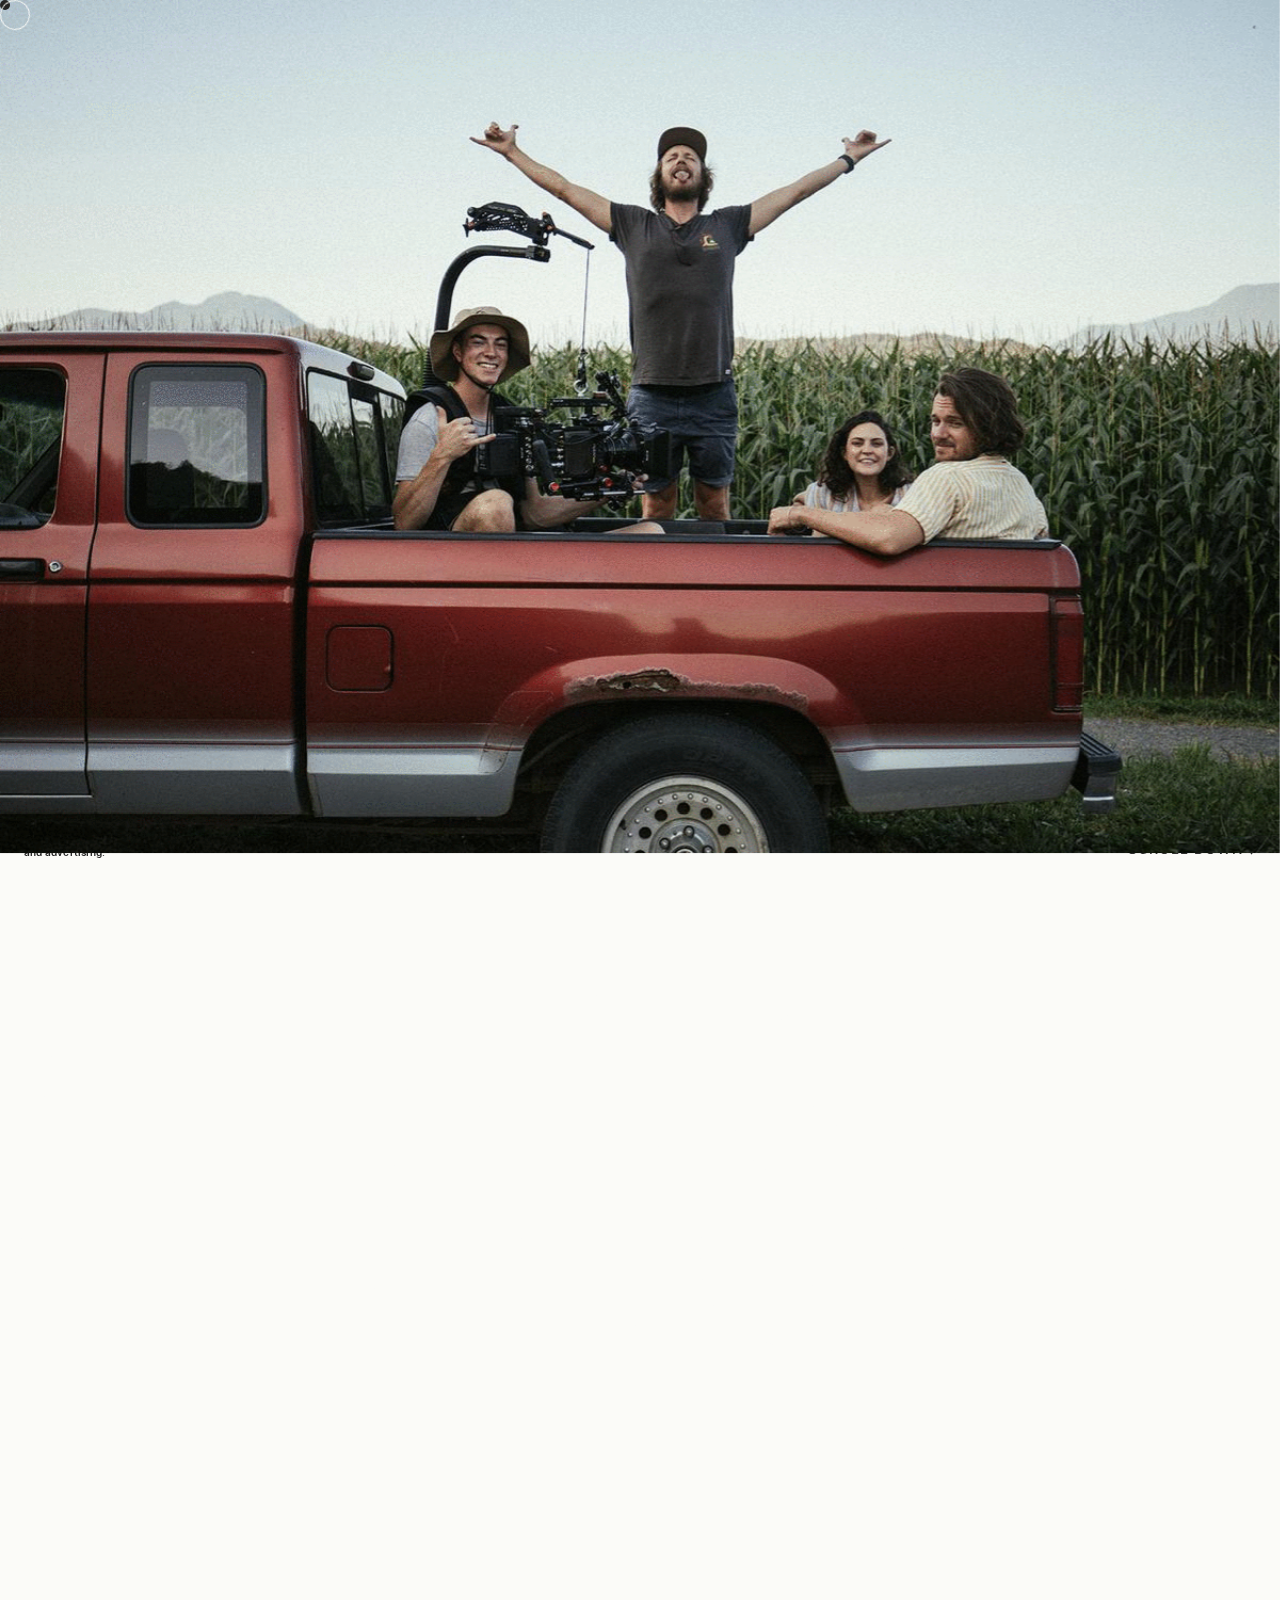
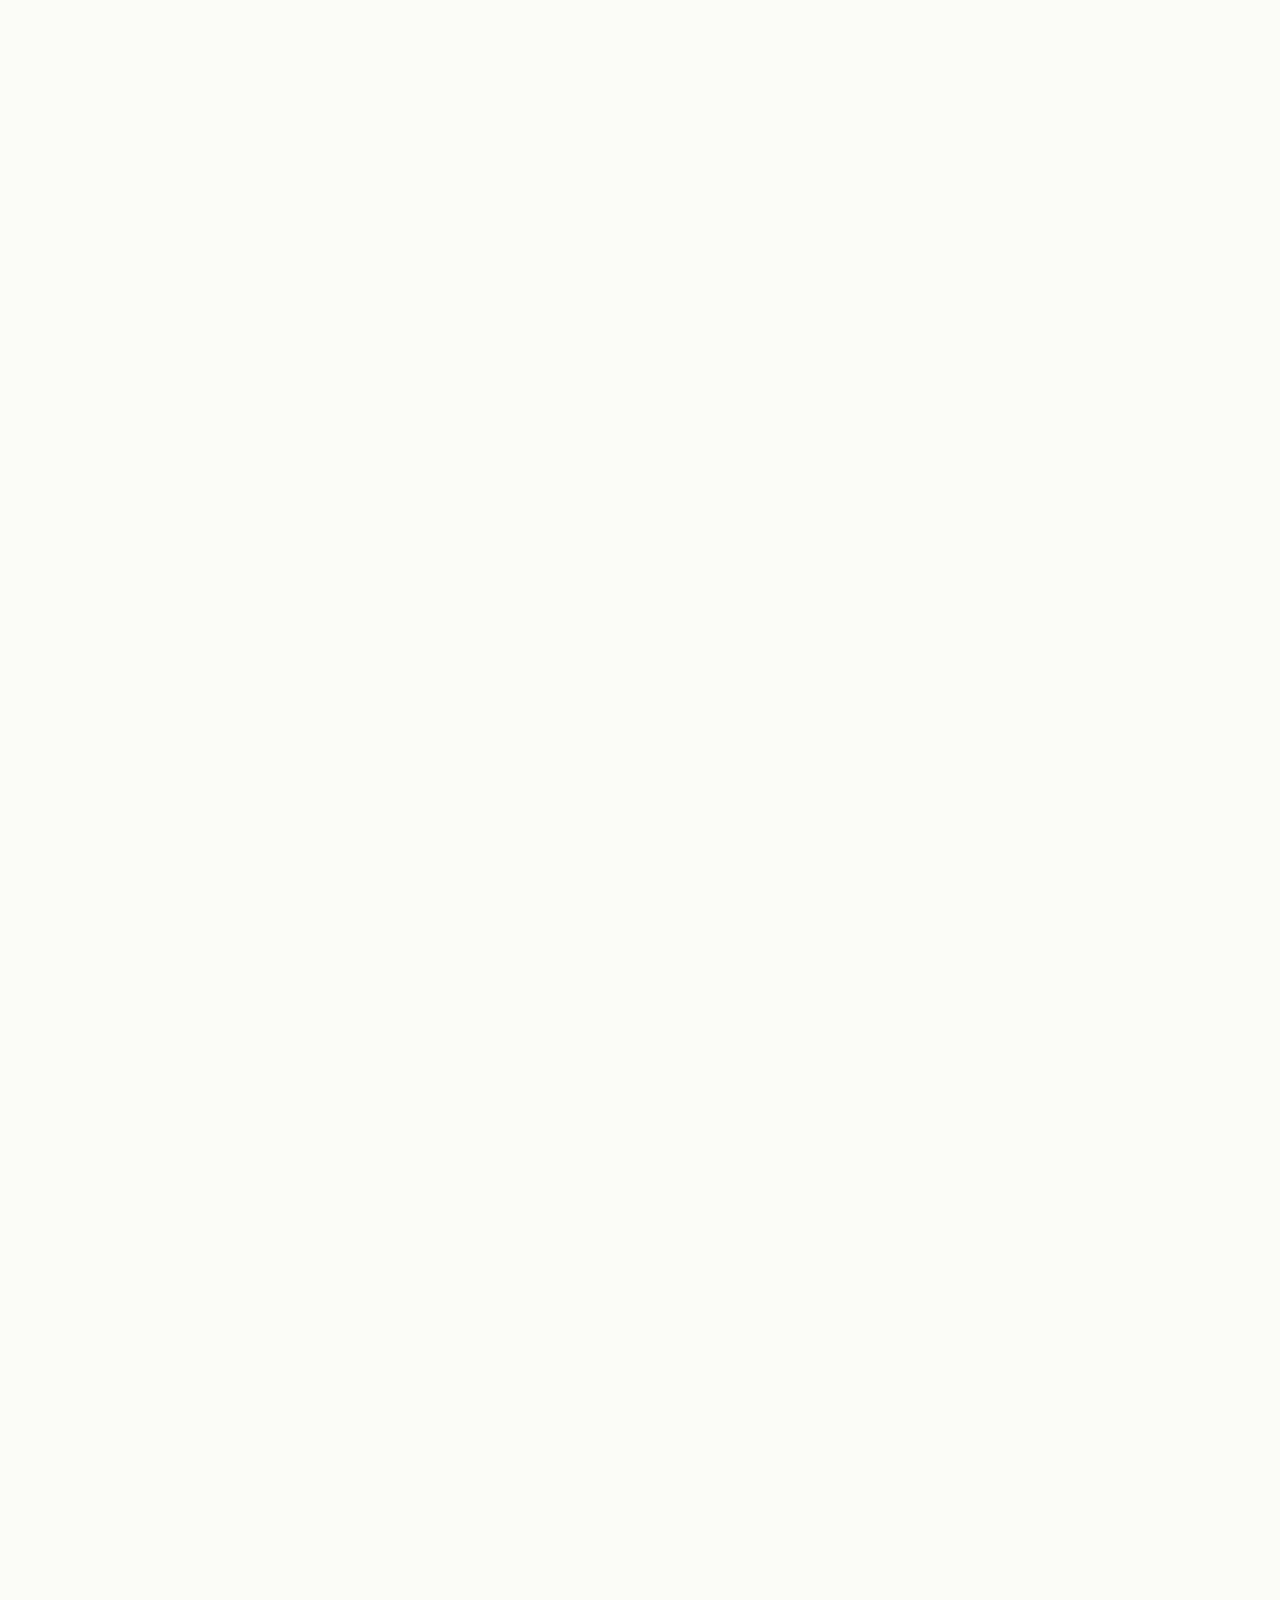
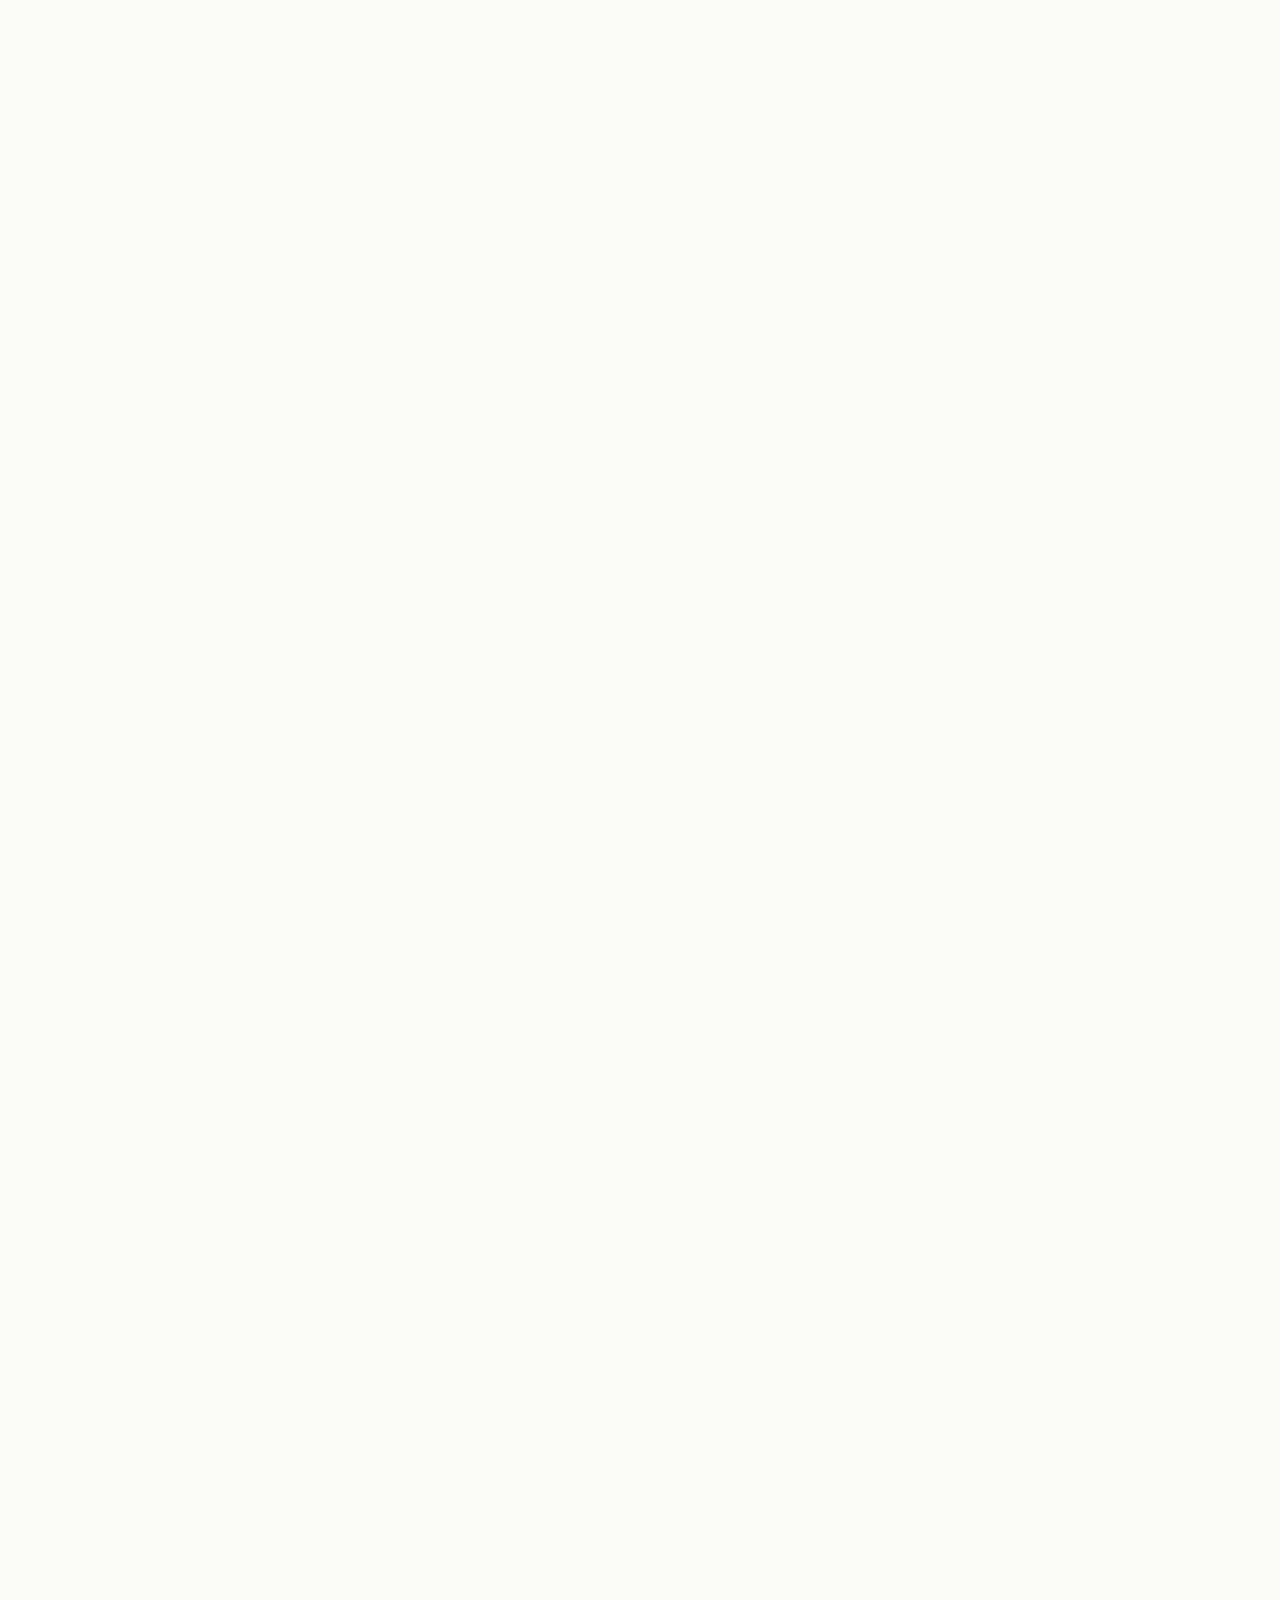
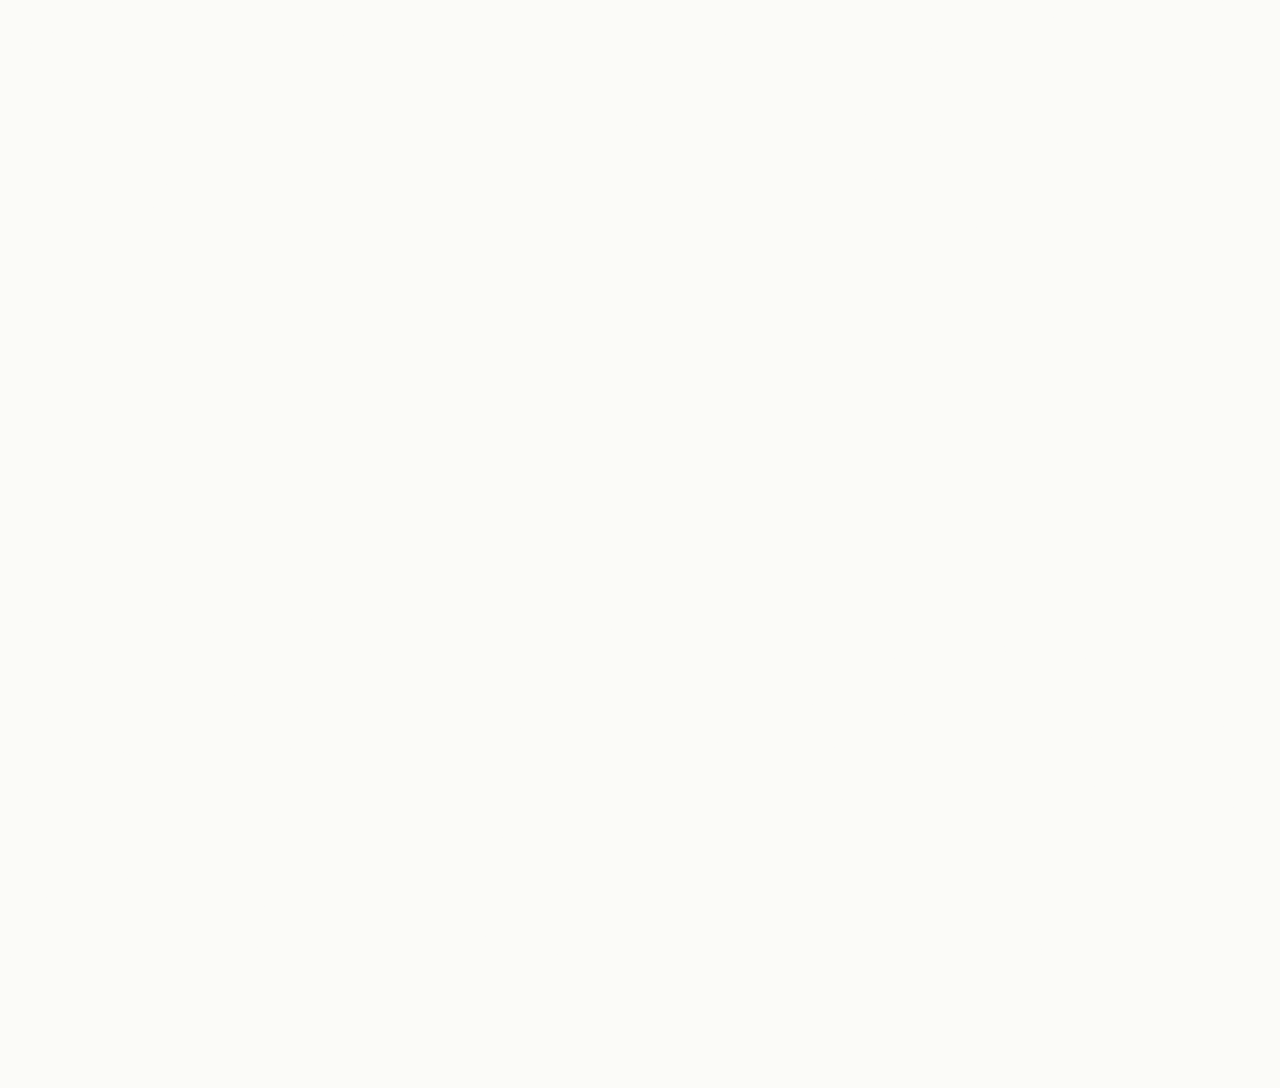
==== index.html @ 8e184b58 "Updates" ====
<!DOCTYPE html>
<html lang="en" class="no-js">
	<head>
		<meta charset="UTF-8">
		<meta name="viewport" content="width=device-width, initial-scale=1">

		<title>Home</title>

		<meta name="description" content="GOOD-IDEA® is a commercial and narrative production company known for cinematic films that blur the lines between storytelling and advertising.">
		<meta property="og:url" content="https://goodideastudio.ca">
		<meta name="image" property="og:image" content="https://i.postimg.cc/zBLb6nFM/logo-gi2.jpg">
        <meta name="image_src" content="https://i.postimg.cc/zBLb6nFM/logo-gi2.jpg">
        <meta name="image_url" content="https://i.postimg.cc/zBLb6nFM/logo-gi2.jpg">
        <meta name="title" content="goodideastudio">
		<meta name="author" content="GOOD-IDEA®">
		<meta name="keywords" content="GOOD-IDEA®, vancouver, production, company, western, creative, video, commercial, advertising, filmmaking, ad">
		<meta property="og:site_name" content="GOOD-IDEA®">
		<meta property="og:title" content="Home">
		<meta property="og:description" content="GOOD-IDEA® is a commercial and narrative production company known for cinematic films that blur the lines between storytelling and advertising.">
		<meta property="og:image" itemprop="image" content="https://i.postimg.cc/zBLb6nFM/logo-gi2.jpg">
		<meta property="og:type" content="website">
		<meta property="og:image:secure_url" content="https://i.postimg.cc/zBLb6nFM/logo-gi2.jpg">
		<meta property="og:image:type" content="image/jpg">
		<meta property="og:image:width" content="1200">
		<meta property="og:image:height" content="630">
		<meta property="og:image:alt" content="GOOD-IDEA® is a commercial and narrative production company known for cinematic films that blur the lines between storytelling and advertising.">
		<meta name="twitter:title" content="goodideastudio">
		<meta name="twitter:description" content="TGOOD-IDEA® is a commercial and narrative production company known for cinematic films that blur the lines between storytelling and advertising.">
		<meta name="twitter:image" content="https://i.postimg.cc/zBLb6nFM/logo-gi2.jpg">


		<!-- Fonts -->
		<link rel="stylesheet" type="text/css" href="stylesheet.ccbd4315.css">
		<!-- CSS -->
		<link rel="stylesheet" href="cursor-style.1f3a6661.css">
		<link rel="stylesheet" href="menu.36e65361.css">
		<link rel="stylesheet" href="main.c52e0fe2.css">
		<link rel="stylesheet" href="trigger.76f286a2.css">
		<link rel="stylesheet" type="text/css" href="base.98fd6c19.css">
		<link rel="stylesheet" type="text/css" href="style.5b5cfae7.css">

		

		
		<script src="https://ajax.googleapis.com/ajax/libs/webfont/1.6.26/webfont.js"></script>
		<script>document.documentElement.className = "js";

var supportsCssVars = function supportsCssVars() {
  var e,
      t = document.createElement("style");
  return t.innerHTML = "root: { --tmp-var: bold; }", document.head.appendChild(t), e = !!(window.CSS && window.CSS.supports && window.CSS.supports("font-weight", "var(--tmp-var)")), t.parentNode.removeChild(t), e;
};

supportsCssVars() || alert("Please view this demo in a modern browser that supports CSS Variables.");</script>
	</head>

	<!-- Cursor -->
	<div class="cursor"></div>
	<div class="cursor-follower"></div>

	<!-- BODY -->
	<body class="demo-3">
		<div class="noiseBG"></div>
		<div id="hamburger">
		  <span></span>
		  <span></span>
		  <span></span>
		</div>

		<div id="menu-mobile">
		  <div id="bg-menu-mobile">
		  </div>
		  
		  <ul id="ul-menu" class="z-index-js-0 opacity-0">
		    <li><a href="index.html">Home</a></li>
		    <li><a href="work.html">Work</a></li>
		    <li><a href="culture.html">Culture</a></li>
		    <li><a href="contact.html">Contact</a></li>
		    <li><a target="_blank" href="https://vimeo.com/user132168916/">Vimeo</a></li>
		    <li><a target="_blank" href="https://www.instagram.com/goodideastudio/">Instagram</a></li>
		  </ul>
		</div>
		<!-- Overlay + GIF -->
	    <div class="overlay first-curtain"><img src="stamp.7b788238.svg"></div>
	    <div class="overlay-2 fourth-curtain"><img src="stamp.7b788238.svg"></div>
	    <div class="overlay third-curtain"></div>

    	<!-- Mobile Menu -->
	<img class="fondo" src="fondo-index.a419be74.png" alt="">

		<main class="container smooth-scroll" id="main" data-scroll-container="">

           <section class="c-section" data-scroll-section="">
           	<section id="c-fixed_wrapper" class="c-section" data-textcolor="#101010" data-bgcolor="#E4FA4A">
			<div class="dark-bg">
				<section id="header" class="content content--auto" data-scroll="" data-scroll-speed="9">
					<!-- Frame -->
					<div class="frame">
						<div class="back-intro-div link-intro"></div>
						<div class="frame__title-wrap">
							<a class="hidetext link" href="index.html">
								<!-- Logo -->
								<a class="hidetext link" href="mailto:hello@goodideastudio.ca"><img class="the-stamp" src="stamp.7b788238.svg" alt=""><span>hello@goodideastudio.ca</span></a>
							</a>
						</div>
						<div class="frame__stamp">
							<!-- G Stamp -->
							<a class="link" href="">
								
							</a>
						</div>
						<!-- Work Page -->
						<div class="frame__links">
							<ul>
								<li>
									<a class="hidetext link" href="work.html">Work</a>
								</li>
								<li>
									<a class="hidetext link" href="culture.html">Culture</a>
								</li>
								<li>
									<a class="hidetext link" href="contact.html">Contact</a>
								</li>
							</ul>
						</div>
						<!-- Culture Page -->
						<div class="frame__demos">
							<p>GOOD-IDEA® is a commercial and narrative production company known for cinematic films that blur the lines between storytelling and advertising.</p>
						</div>
						
						<!-- Contact Page -->
						<div class="frame__contact">
							<a class="hidetext link" href="#">Scroll Down ↓</a>
						</div>
					</div>
				</section>
				<!--Vimeo Wrapper -->
				<div class="vimeo-wrapper">
					<div class="sponsor">
	<script id="v-svg" type="x/template">
		  <div class="w-100">
		    <!-- ANIMATED -->
		    <div class="flex">
		      <div class="w-3/4">
		 
		        <svg>
		          <filter id="transmissionerror">
		            <feColorMatrix type="saturate" values="1" in="SourceGraphic" result="colormatrix1" />
		            <feColorMatrix type="matrix" values="0.98 0   0   0   0.  0   0.98  0   0   0.  0   0   0.97  0   0   0   0   0   1   0 " in="colormatrix1" result="colormatrix2" />
		            <feTurbulence ref="turbAnim" type="turbulence" baseFrequency="0.002 0.008" numOctaves="2" seed="5" stitchTiles="noStitch" result="turbulence">
		              <animate ref="bfAnim" attributeName="baseFrequency" from="0.002 0.008" to="0.002 0.01" dur="3500ms" repeatCount="indefinite" />
		              <animate ref="ocAnim" attributeName="numOctaves" from="1" to="10" dur="750ms" repeatCount="indefinite" />
		              <animate ref="sdAnim" attributeName="seed" from="1" to="100" dur="10s" repeatCount="indefinite" />
		            </feTurbulence>
		            <feColorMatrix type="saturate" values="30" in="turbulence" result="colormatrix3" />
		            <feColorMatrix type="matrix" values="0.89 0   0   0   0   0   0.97  0   0   0   0   0   0.35  0   0   0   0   0   1   0 " in="colormatrix3" result="colormatrix4" />
		            <feDisplacementMap in="colormatrix2" in2="colomatrix4" scale="15" xChannelSelector="R" yChannelSelector="A" result="displacementMap" />
		          </filter>s
		        </svg>
		      </div>
		  </div>
	</script>
	<div id="app">
		<svg-playground></svg-playground>
	</div>
	<img class="logo-img" src="logo-3.463dcf8d.svg" alt="">
					</div>
  				</div>
			</div> <!-- Dark bg finished -->

                <div class="o-container" id="speed-control" data-textcolor="#101010" data-bgcolor="#101010">
				<section class="content content-middle-2">
        	
				<p class="content__breakout content__breakout--big work-page" data-scroll="" data-scroll-speed="82" data-scroll-direction="horizontal">First Date First Date <span>(phase 1.1)</span>First Date <span>(phase 1.1)</span> First Date <span>(phase 1.1)</span>First Date <span>(phase 1.1)</span> First Date <span>(phase 1.1)</span></p>

				<section class="content no-padding content--feature">
	                            <div class="o-image" data-scroll="" data-scroll-speed="-3">
	                               	<a id="button" class="link" href="first-date.html"><img class="c-speed-block_image no-fast" src="1.7d2bbaa8.gif"></a>
	                               	<h3 class="project-subtitle-preview" data-scroll="" data-scroll-repeat="">short film</h3>
	                            	<p class="c-speed-block_title" data-scroll="" data-scroll-repeat="">
First Date is the first in a series of films that shifts the perception of golf from a sport to a feeling.
	                        	 	</p>
	                            </div>
				</section>

				<p class="content__breakout content__breakout--big work-page margin-top" data-scroll="" data-scroll-speed="-52" data-scroll-direction="horizontal">Walking Alone Walking Alone <span>(KD / DC)</span>Walk Alone <span>(KD / DC)</span> Walk Alone <span>(KD / DC)</span>Walk Alone <span>(KD / DC)</span> Walk Alone <span>(KD / DC)</span></p>
                                    
				<section class="content no-padding content--feature">
	                            <div class="o-image" data-scroll="" data-scroll-speed="-3">
	                               	<a class="link" href="walk-alone.html"><img class="c-speed-block_image" src="1.88a6b9ce.gif"></a>
	                               	<h3 class="project-subtitle-preview" data-scroll="" data-scroll-repeat="">commercial</h3>
	                            	<p class="c-speed-block_title" data-scroll="" data-scroll-repeat="">
This national commercial aired during the Tokyo Olympics. We worked with our partners at Radke to deliver this comedic campaign for Rethink Toronto and Kraft Canada.
	                        	 	</p>
	                            </div>
				</section>

				<p class="content__breakout content__breakout--big work-page margin-top" data-scroll="" data-scroll-speed="82" data-scroll-direction="horizontal">The Limit Of love <span>(phase 1.1)</span>First Date <span>(phase 1.1)</span> First Date <span>(phase 1.1)</span>First Date <span>(phase 1.1)</span> First Date <span>(phase 1.1)</span></p>

				<section class="content no-padding content--feature">
	                            <div class="o-image" data-scroll="" data-scroll-speed="-3">
	                               	<a class="link" href="the-limit-of-love.html"><img class="c-speed-block_image no-fast" src="1.21f14f18.gif"></a>
	                               	<h3 class="project-subtitle-preview" data-scroll="" data-scroll-repeat="">short film</h3>
	                            	<p class="c-speed-block_title" data-scroll="" data-scroll-repeat="">
The Limit of Love explores the subconscious paradox of loving eternally whilst fearing the end.
	                        	 	</p>
	                            </div>
				</section>

				<p class="content__breakout content__breakout--big work-page margin-top" data-scroll="" data-scroll-speed="-52" data-scroll-direction="horizontal">Heartbeat Of The Nation <span>(KD / DC)</span>Walk Alone <span>(KD / DC)</span> Walk Alone <span>(KD / DC)</span>Walk Alone <span>(KD / DC)</span> Walk Alone <span>(KD / DC)</span></p>
                                    
				<section class="content no-padding content--feature">
					    
	                            <div class="o-image" data-scroll="" data-scroll-speed="-3">
	                               	<a class="link" href="heartbeat-of-the-nation.html"><img class="c-speed-block_image" src="1.fc4546d5.gif"></a>
	                               	<h3 class="project-subtitle-preview" data-scroll="" data-scroll-repeat="">commercial</h3>
	                            	<p class="c-speed-block_title" data-scroll="" data-scroll-repeat="">
In the height of the COVID-19 pandemic. twenty four filmmakers from across Canada donated their time and talent to create a ‘love letter’ to healthcare workers.
	                        	 	</p>
	                            </div>
				</section>
           
				<p class="content__breakout content__breakout--big work-page margin-top" data-scroll="" data-scroll-speed="82" data-scroll-direction="horizontal">Harlequin <span>Gold</span>Harlequin <span>Golg</span> First Date <span>(phase 1.1)</span>First Date <span>(phase 1.1)</span> First Date <span>(phase 1.1)</span></p>
                                    
				<section class="content no-padding content--feature">
					    
	                            <div class="o-image" data-scroll="" data-scroll-speed="-3">
	                               	<a class="link" href="harlequin-gold.html"><img class="c-speed-block_image" src="1.00ab8a7b.gif"></a>
	                               	<h3 class="project-subtitle-preview" data-scroll="" data-scroll-repeat="">music Video</h3>
	                            	<p class="c-speed-block_title" data-scroll="" data-scroll-repeat="">
“Bad” by Harlequin Gold is the second single off of Harlequin Gold’s anticipated new Album.
	                        	 	</p>
	                            </div>
				</section>

				<p class="content__breakout content__breakout--big work-page margin-top" data-scroll="" data-scroll-speed="-52" data-scroll-direction="horizontal">Mitsubishi <span>England x Rugby</span>First Date <span>(phase 1.1)</span> First Date <span>(phase 1.1)</span>First Date <span>(phase 1.1)</span> First Date <span>(phase 1.1)</span></p>

				<section class="content no-padding content--feature">
					    
	                            <div class="o-image" data-scroll="" data-scroll-speed="-3">
	                               	<a class="link" href="mitsubishi-england-rugby.html"><img class="c-speed-block_image no-fast" src="1.e56be2ee.gif"></a>
	                               	<h3 class="project-subtitle-preview" data-scroll="" data-scroll-repeat="">commercial</h3>
	                            	<p class="c-speed-block_title" data-scroll="" data-scroll-repeat="">
Shot during the height of England’s longest winning streak of all time.

	                        	 	</p>
	                            </div>
				</section>

				<p class="content__breakout content__breakout--big work-page margin-top" data-scroll="" data-scroll-speed="82" data-scroll-direction="horizontal">Shaw You Got It <span>(KD / DC)</span>Walk Alone <span>(KD / DC)</span> Walk Alone <span>(KD / DC)</span>Walk Alone <span>(KD / DC)</span> Walk Alone <span>(KD / DC)</span></p>

				<section class="content no-padding content--feature">
					    
	                            <div class="o-image" data-scroll="" data-scroll-speed="-3">
	                               	<a class="link" href="shaw.html"><img class="c-speed-block_image no-fast" src="1.5c5da021.gif"></a>
	                               	<h3 class="project-subtitle-preview" data-scroll="" data-scroll-repeat="">Commercial</h3>
	                            	<p class="c-speed-block_title" data-scroll="" data-scroll-repeat="">
Commercial Rebrand. Ross Allen took the helm of the Shaw rebrand in 2018, creating a new visual language and playful tone in two spots written by Rethink.

	                        	 	</p>
	                            </div>
				</section>

				</section>

                </div>

            </section>
		
</section></main>
  		<script src="https://cdnjs.cloudflare.com/ajax/libs/gsap/2.1.3/TweenMax.min.js" integrity="sha256-lPE3wjN2a7ABWHbGz7+MKBJaykyzqCbU96BJWjio86U=" crossorigin="anonymous"></script>
  		<!-- three js -->
  		<script src="https://cdnjs.cloudflare.com/ajax/libs/three.js/108/three.min.js" integrity="sha256-3mBEX8I0uMLF7+AUjJeTCelosuorzYpqwBMBPDTyQqY=" crossorigin="anonymous"></script>
  		<!-- hover-effect js -->
  
	
	    <script src="main.fb6bbcaf.js"></script>
	 	<script src="https://cdnjs.cloudflare.com/ajax/libs/vue/2.6.11/vue.min.js"></script>

	    <script src="https://cdnjs.cloudflare.com/ajax/libs/jquery/3.3.1/jquery.min.js"></script>
	    <script src="https://cdnjs.cloudflare.com/ajax/libs/gsap/2.1.2/TweenMax.min.js"></script>
	    <script src="menu.0c91648c.js"></script>
	    <script src="js.00a46daa.js"></script>
	   	<script src="cursor.f70347af.js"></script>
	   	<script src="script.89b41b21.js"></script>
	   	<script src="https://cdnjs.cloudflare.com/ajax/libs/vue/2.6.11/vue.min.js"></script>

  		<script src="https://unpkg.com/gsap@3/dist/ScrollTrigger.min.js"></script>
		<script src="https://cdnjs.cloudflare.com/ajax/libs/gsap/3.5.1/gsap.min.js"></script>
		<script src="https://cdn.jsdelivr.net/npm/locomotive-scroll@3.5.4/dist/locomotive-scroll.min.js"></script><script src="trigger.22f9dc1c.js"></script>
		

		<script src="js.00a46daa.js?version=1"></script>
		<script>$.ajax({
  url: "myurl",
  success: myCallback,
  cache: false
});</script>
		<script>TweenMax.to(".first-curtain", 0.8, {
  delay: 0,
  top: "-90%",
  height: "0%",
  ease: Expo.easeInOut
});
TweenMax.to(".third-curtain", 1.25, {
  delay: 1.25,
  height: "0%",
  ease: Expo.easeInOut
});</script>

		<script>// SPONSOR
TweenMax.from(".sponsor img", 2.2, {
  delay: 1.9,
  opacity: 0,
  y: "20",
  ease: Expo.easeInOut
});
TweenMax.from(".sponsor .square-wrapper", 1.75, {
  delay: 2,
  opacity: 0,
  y: "20",
  ease: Expo.easeInOut
});
TweenMax.from(".sponsor p", 1.5, {
  delay: 1.6,
  opacity: 0,
  y: "20",
  ease: Expo.easeInOut
});</script>
		<script>$('.link').on("click", function (ev) {
  ev.preventDefault(); // prevent default anchor behavior

  var goTo = $(this).attr("href"); // store anchor href

  TweenMax.to(".fourth-curtain", 1, {
    delay: 0,
    top: "0%",
    height: "100%",
    ease: Expo.easeInOut
  });
  setTimeout(function () {
    window.location = goTo;
  }, 1250); // time in ms
});</script>
		<script>// var static = $('.noiseBG');
// staticAnimate(static);
// function staticAnimate(object) {
//     TweenMax.to(object, .03, {
//         backgroundPosition: Math.floor(Math.random() * 100) + 1 + "% " + Math.floor(Math.random() * 10) + 1 + "%", 
//         onComplete: staticAnimate,
//         onCompleteParams: [object],
//         ease:SteppedEase.config(1)
//     });
// }
var static = $('.noiseBG');
TweenMax.to('.noiseBG', .03, {
  repeat: -1,
  onRepeat: repeatStatic,
  ease: SteppedEase.config(1)
});

function repeatStatic() {
  TweenMax.set('.noiseBG', {
    backgroundPosition: Math.floor(Math.random() * 100) + 1 + "% " + Math.floor(Math.random() * 10) + 1 + "%"
  });
} // var tl = new TimelineMax({ paused:false, repeat: -1, delay: 0 });
//   tl
//     .to(static, 0.1, {backgroundPosition:"30% 20%", ease:SteppedEase.config(1)})
//     .to(static, 0.1, {backgroundPosition:"55% 69%", ease:SteppedEase.config(1)})
//     .to(static, 0.1, {backgroundPosition:"27% 37%", ease:SteppedEase.config(1)})
//     .to(static, 0.1, {backgroundPosition:"14% 44%", ease:SteppedEase.config(1)})
//     .to(static, 0.1, {backgroundPosition:"22% 2%", ease:SteppedEase.config(1)})
//     .to(static, 0.1, {backgroundPosition:"7% 77%", ease:SteppedEase.config(1)})
//     .to(static, 0.1, {backgroundPosition:"50% 88%", ease:SteppedEase.config(1)})
//     .to(static, 0.1, {backgroundPosition:"85% 32%", ease:SteppedEase.config(1)})
//     .to(static, 0.1, {backgroundPosition:"19% 85%", ease:SteppedEase.config(1)})
//     .to(static, 0.1, {backgroundPosition:"11% 11%", ease:SteppedEase.config(1)})
//     .to(static, 0.1, {backgroundPosition:"42% 95%", ease:SteppedEase.config(1)})
//     .to(static, 0.1, {backgroundPosition:"69% 54%", ease:SteppedEase.config(1)})


$(window).load(function () {
  $('.killer').click(function () {
    tl.kill();
  });
});</script>
	</body>
</html>
---- stylesheet.ccbd4315.css ----
/* light */


@font-face {
    font-family: 'inter';
    src: url('inter-light-beta-webfont.f2018925.woff2') format('woff2'),
         url('inter-light-beta-webfont.de4616f5.woff') format('woff');
    font-weight: 300;
    font-style: normal;

}


@font-face {
    font-family: 'inter';
    src: url('inter-lightitalic-beta-webfont.1f2fa5fe.woff2') format('woff2'),
         url('inter-lightitalic-beta-webfont.46220eed.woff') format('woff');
    font-weight: 300;
    font-style: italic;

}



/* regular */



@font-face {
    font-family: 'inter';
    src: url('inter-regular-webfont.3ca6b2b3.woff2') format('woff2'),
         url('inter-regular-webfont.b33a01e7.woff') format('woff');
    font-weight: 400;
    font-style: normal;

}



@font-face {
    font-family: 'inter';
    src: url('inter-italic-webfont.da396328.woff2') format('woff2'),
         url('inter-italic-webfont.5024f783.woff') format('woff');
    font-weight: 400;
    font-style: italic;

}



/* medium */



@font-face {
    font-family: 'inter';
    src: url('inter-medium-webfont.9d385ebf.woff2') format('woff2'),
         url('inter-medium-webfont.9128a84d.woff') format('woff');
    font-weight: 500;
    font-style: normal;

}


@font-face {
    font-family: 'inter';
    src: url('inter-mediumitalic-webfont.51984e27.woff2') format('woff2'),
         url('inter-mediumitalic-webfont.fb1d0f6e.woff') format('woff');
    font-weight: 500;
    font-style: italic;

}


/* semibold */



@font-face {
    font-family: 'inter';
    src: url('inter-semibold-webfont.110aa742.woff2') format('woff2'),
         url('inter-semibold-webfont.54530489.woff') format('woff');
    font-weight: 600;
    font-style: normal;

}


@font-face {
    font-family: 'inter';
    src: url('inter-semibolditalic-webfont.8a4440fd.woff2') format('woff2'),
         url('inter-semibolditalic-webfont.e099472a.woff') format('woff');
    font-weight: 600;
    font-style: italic;

}



/* bold */



@font-face {
    font-family: 'inter';
    src: url('inter-bold-webfont.d2e028ea.woff2') format('woff2'),
         url('inter-bold-webfont.235f0cb5.woff') format('woff');
    font-weight: 700;
    font-style: normal;

}


@font-face {
    font-family: 'inter';
    src: url('inter-bolditalic-webfont.6d03925d.woff2') format('woff2'),
         url('inter-bolditalic-webfont.b0cd2b11.woff') format('woff');
    font-weight: 700;
    font-style: italic;

}



/* extrabold */



@font-face {
    font-family: 'inter';
    src: url('inter-extrabold-webfont.a450f3e0.woff2') format('woff2'),
         url('inter-extrabold-webfont.a990ea26.woff') format('woff');
    font-weight: 800;
    font-style: normal;

}



@font-face {
    font-family: 'inter';
    src: url('inter-extrabolditalic-webfont.af7a13a9.woff2') format('woff2'),
         url('inter-extrabolditalic-webfont.ca3322c9.woff') format('woff');
    font-weight: 800;
    font-style: italic;

}



/* script */



@font-face {
    font-family: 'rock salt';
    src: url('rocksalt-webfont.bc794879.woff2') format('woff2'),
         url('rocksalt-webfont.84d9f452.woff') format('woff');
    font-weight: normal;
    font-style: normal;

}
---- cursor-style.1f3a6661.css ----
* {
  box-sizing: border-box;
  cursor: none;
}

.cursor {
  position: fixed;
  background-color: #242424;
  width: 10px;
  height: 10px;
  border-radius: 100%;
  z-index: 1;
  transition: 0.3s cubic-bezier(0.75, -1.27, 0.3, 2.33) transform, 0.2s cubic-bezier(0.75, -0.27, 0.3, 1.33) opacity;
  user-select: none;
  pointer-events: none;
  z-index: 10000;
  transform: scale(1);

}
.cursor.active {
  opacity: 1;
  transform: scale(0);
 
}
.cursor.active2 {
  opacity: 1;
  transform: scale(1);
  background-color: #fff;
}

.cursor.menu-active {
  opacity: 1;
  transform: scale(0);
}
.cursor.hovered {
  opacity: 1;
}

.cursor-follower {
  position: fixed;
  border: 1px solid #fbfbf8;
  width: 30px;
  height: 30px;
  border-radius: 100%;
  z-index: 1;
  transition: 0.6s cubic-bezier(0.75, -1.27, 0.3, 2.33) transform, 0.2s cubic-bezier(0.75, -0.27, 0.3, 1.33) opacity, 0.2s cubic-bezier(0.75, -0.27, 0.3, 1.33) background;
  user-select: none;
  pointer-events: none;
  z-index: 10000;
  transform: translate(2px, 2px);
  transform: rotate(-20deg);
}

.cursor-follower.active {
  opacity: 1;
  transform: scale(3);
  border: 0px solid #fbfbf8;
  font-size: 38.5px;
  transform: rotate(-20deg);
}

.cursor-follower.active::before {
  content: "Go!";
  color: #E4F85A;
  font-family: 'rock salt';
  text-transform: lowercase;
  transform: rotate(-20deg);
}

.cursor-follower2.active {
  opacity: 1;
  transform: scale(3);
  border: 0px solid #fbfbf8;
  font-size: 26.5px;
  transform: rotate(-20deg);
}

.cursor-follower.active::before {
  content: "Go!";
  color: #fbfbf8;
  padding: 0 12.5px;
  font-family: 'rock salt';
  text-transform: lowercase;
  transform: rotate(-20deg);
}

.cursor-follower.active2 {
  opacity: 1;
  transform: scale(3);
  border: 0px solid #313131;
  font-weight: 600;
  letter-spacing: 1px;
  font-size: 26.5px;
  transform: rotate(-20deg);

}

.cursor-follower.active2::before {
  font-family: 'rock salt';
  color: #242424;
  background-color: #fbfbf8;
  padding: 0 12.5px;
  text-transform: lowercase;
  content:"Welcome!";
  white-space: nowrap;
  transform: rotate(-20deg);
}

.cursor-follower.project-1 {
  opacity: 1;
  transform: scale(1);
  font-weight: 700;
  border: 0px solid transparent;
  letter-spacing: 1px;
  font-size: 22px;
  transform: rotate(-20deg);
}

.cursor-follower.project-1::before {
  content: "The Limit Of Love";
  font-family: 'rock salt';
  color: #fbfbf8;
  transform: scale(2);
 
  -webkit-text-stroke-color: #242424;
  text-transform: lowercase;
  white-space: nowrap;
}

.cursor-follower.project-2 {
  opacity: 1;
  transform: scale(1);
  font-weight: 700;
  border: 0px solid transparent;
  letter-spacing: 1px;
  font-size: 22px;
  transform: rotate(-20deg);
}

.cursor-follower.project-2::before {
  content: "First Date";
  font-family: 'rock salt';
  color: #fbfbf8;
  transform: scale(2);
    
  -webkit-text-stroke-color: #242424;
  text-transform: lowercase;
  white-space: nowrap;
}

.cursor-follower.project-3 {
  opacity: 1;
  transform: scale(1);
  font-weight: 700;
  border: 0px solid transparent;
  letter-spacing: 1px;
  font-size: 22px;
  transform: rotate(-20deg);
}

.cursor-follower.project-3::before {
  content: "Heartbeat of the nation";
  font-family: 'rock salt';
  color: #fbfbf8;
  transform: scale(2);
    
  -webkit-text-stroke-color: #242424;
  text-transform: lowercase;
  white-space: nowrap;
}

.cursor-follower.project-4 {
  opacity: 1;
  transform: scale(1);
  font-weight: 700;
  border: 0px solid transparent;
  letter-spacing: 1px;
  font-size: 22px;
  transform: rotate(-20deg);
}

.cursor-follower.project-4::before {
  content: "England Rugby";
  font-family: 'rock salt';
  color: #fbfbf8;
  transform: scale(2);
    
  -webkit-text-stroke-color: #242424;
  text-transform: lowercase;
  white-space: nowrap;
}

.cursor-follower.project-5 {
  opacity: 1;
  transform: scale(1);
  font-weight: 700;
  border: 0px solid transparent;
  letter-spacing: 1px;
  font-size: 22px;
  transform: rotate(-20deg);
}

.cursor-follower.project-5::before {
  content: "Harlequin Gold";
  font-family: 'rock salt';
  color: #fbfbf8;
  transform: scale(2);
    
  -webkit-text-stroke-color: #242424;
  text-transform: lowercase;
  white-space: nowrap;
}


.cursor-follower.project-6 {
  opacity: 1;
  transform: scale(1);
  font-weight: 700;
  border: 0px solid transparent;
  letter-spacing: 1px;
  font-size: 22px;
  transform: rotate(-20deg);
}

.cursor-follower.project-6::before {
  content: "Shaw (You Got It)";
  font-family: 'rock salt';
  color: #fbfbf8;
  transform: scale(2);
    
  -webkit-text-stroke-color: #242424;
  text-transform: lowercase;
  white-space: nowrap;
}

.cursor-follower.project-7 {
  opacity: 1;
  transform: scale(1);
  font-weight: 700;
  border: 0px solid transparent;
  letter-spacing: 1px;
  font-size: 22px;
  transform: rotate(-20deg);
}

.cursor-follower.project-7::before {
  content: "Walk Alone (kd)";
  font-family: 'rock salt';
  color: #fbfbf8;
  transform: scale(2);
    
  -webkit-text-stroke-color: #242424;
  text-transform: lowercase;
  white-space: nowrap;
}

.cursor-follower.menu-active {
  opacity: 1;
  transform: scale(3);
}
.cursor-follower.hovered {
  opacity: 1;
}
---- menu.36e65361.css ----
#ul-menu{
  z-index: 0;
}

.botao {
  position: fixed;
  top: 20px;
  right: 20px;
  z-index: 2;
  cursor: pointer;
}

#bg-menu-mobile {
  width: 100%;
  height: 100%;
  position: fixed;
  top: 0;
  z-index: 100;
  right: -100%;
  background-color: #101010;
  will-change: transform;
}

.relative{
  position: relative;
}

.circle-map-container{
  width: 620px;
  height: 620px;
  overflow: hidden;
  border-radius: 50%;
  position: absolute;
  z-index: 99;
  left: 4%;
  bottom: 12%;
    border: 0.3px solid #808080;
}

.circle-map-container iframe{
  overflow: hidden;
  height: 100vh !important;

}

.no-mix-blend{
  mix-blend-mode: none !important;
}


.icon-mark {
    display: inline-block !important;
    float: right !important;
    width: auto !important;
    padding: 3px;
    width: 30px !important;
    height: 30px;
    border-radius: 50%;
    margin: 0px 8px;
    background-color: #E4FA4A;
}

.snake-logo{
    width: 89%;
    left: 0%;
    right: 0;
    top: -200px;
    margin-right: auto;
    margin-left: auto;
    position: relative;
}

.info-block{
  margin-bottom: 2.5em !important;
}

.overflow-auto{
  overflow: auto !important;
}


#menu-mobile ul {
    font-family: inter;
    width: auto;
    position: absolute;
    width: 400px;
    top: 48%;
    right: 0;
    transform: translateY(-50%);
    /* left: 0; */
    list-style: none;
    color: #fff;
}

#menu-mobile ul li {
    text-transform: uppercase;
    font-weight: 800;
    font-size: 2rem;
    position: relative;
    margin-bottom: 30px;
    left: 100%;
    width: 26%;
    line-height: 2;
    margin: 0 auto;
    cursor: pointer;
    will-change: transform;
}

#menu-mobile ul li:hover {
  color: #E4FA4A;
  -webkit-transition: all .1s ease-in-out;
  -moz-transition: all .1s ease-in-out;
  transition: all .1s ease-in-out;
}




/* hang burger */

#hamburger {
    width: 60px;
    height: 40px;
    position: relative;
    margin: 1.75em 0;
    cursor: pointer;
    z-index: 101;
    position: absolute;
    top: 0;
    right: 30px;
}

#hamburger:hover span:nth-child(1) {
  top: -4px;
  -webkit-transition: .20s ease-in-out;
  -moz-transition: .20s ease-in-out;
  -o-transition: .20s ease-in-out;
  transition: .20s ease-in-out;
}

#hamburger:hover span:nth-child(3) {
  top: 34px;
  -webkit-transition: .16s ease-in-out;
  -moz-transition: .16s ease-in-out;
  -o-transition: .16s ease-in-out;
  transition: .16s ease-in-out;
}

#hamburger span {
  z-index: 3;
  display: block;
  position: absolute;
  height: 4px;
    width: 100%;
    background: #fbfbf8;
    border-radius: 10px;
  opacity: 1;
  left: 0;
  -webkit-transform: rotate(0deg);
  -moz-transform: rotate(0deg);
  -o-transform: rotate(0deg);
  transform: rotate(0deg);
  -webkit-transition: .20s ease-in-out;
  -moz-transition: .20s ease-in-out;
  -o-transition: .20s ease-in-out;
  transition: .25s ease-in-out;
}

#hamburger span:nth-child(1) {
  top: 2px;
}

#hamburger span:nth-child(2) {
  top: 14px;
}

#hamburger span:nth-child(3) {
  top: 26px;
}

#hamburger.open span:nth-child(1) {
  top: 14px;
  -webkit-transform: rotate(135deg);
  -moz-transform: rotate(135deg);
  -o-transform: rotate(135deg);
  transform: rotate(135deg);
  background-color: #fff;
}

#hamburger.open span:nth-child(2) {
  opacity: 0;
  left: -30px;
  -webkit-transition: .16s ease-in-out;
  -moz-transition: .16s ease-in-out;
  -o-transition: .16s ease-in-out;
  transition: .16s ease-in-out;
}

#hamburger.open span:nth-child(3) {
  top: 14px;
  -webkit-transform: rotate(-135deg);
  -moz-transform: rotate(-135deg);
  -o-transform: rotate(-135deg);
  transform: rotate(-135deg);
  background-color: #fff;
}

.opacity-1{
  opacity: 1;
    transition: opacity 500ms;
}

.opacity-0 {
  opacity: 0;
    transition: opacity 500ms;
}

.z-index-js-0{
  z-index: 0 !important;
}

.z-index-js-99{
  z-index: 101 !important;
}

@media screen and (max-width: 850px) {

  #hamburger{
    position: fixed;
  }

  #menu-mobile ul{
    position: fixed;
  }

.snake-logo{
  display: none;
}

.circle-map-container{
  position: relative;
  left: 0;
  bottom: 0;
  display: none;
}

.icon-mark {
    float: unset !important;
    margin-bottom: 40px;
}

  }
---- main.c52e0fe2.css ----
/*! locomotive-scroll v4.1.1 | MIT License | https://github.com/locomotivemtl/locomotive-scroll */
/*! normalize.css v8.0.1 | MIT License | github.com/necolas/normalize.css */html{line-height:1.15;-webkit-text-size-adjust:100%}body{margin:0}main{display:block}h1{font-size:2em;margin:.67em 0}hr{box-sizing:content-box;height:0;overflow:visible}pre{font-family:monospace,monospace;font-size:1em}a{background-color:transparent}abbr[title]{border-bottom:none;text-decoration:underline;-webkit-text-decoration:underline dotted;text-decoration:underline dotted}b,strong{font-weight:bolder}code,kbd,samp{font-family:monospace,monospace;font-size:1em}small{font-size:80%}sub,sup{font-size:75%;line-height:0;position:relative;vertical-align:baseline}sub{bottom:-.25em}sup{top:-.5em}img{border-style:none}button,input,optgroup,select,textarea{font-family:inherit;font-size:100%;line-height:1.15;margin:0}button,input{overflow:visible}button,select{text-transform:none}[type=button],[type=reset],[type=submit],button{-webkit-appearance:button}[type=button]::-moz-focus-inner,[type=reset]::-moz-focus-inner,[type=submit]::-moz-focus-inner,button::-moz-focus-inner{border-style:none;padding:0}[type=button]:-moz-focusring,[type=reset]:-moz-focusring,[type=submit]:-moz-focusring,button:-moz-focusring{outline:1px dotted ButtonText}fieldset{padding:.35em .75em .625em}legend{box-sizing:border-box;color:inherit;display:table;max-width:100%;padding:0;white-space:normal}progress{vertical-align:baseline}[type=checkbox],[type=radio]{box-sizing:border-box;padding:0}[type=number]::-webkit-inner-spin-button,[type=number]::-webkit-outer-spin-button{height:auto}[type=search]{-webkit-appearance:textfield;outline-offset:-2px}[type=search]::-webkit-search-decoration{-webkit-appearance:none}::-webkit-file-upload-button{-webkit-appearance:button;font:inherit}details{display:block}summary{display:list-item}[hidden],template{display:none}html{box-sizing:border-box}[hidden],template{display:none}*,:after,:before{box-sizing:inherit}address{font-style:inherit}cite,dfn,em,i{font-style:italic}b,strong{font-weight:700}a{text-decoration:none}a svg{pointer-events:none}ol,ul{list-style:none}figure,ol,p,ul{margin:0;padding:0}[tabindex],a,area,button,input,label,select,textarea{touch-action:manipulation}[hreflang]>abbr[title]{text-decoration:none}table{border-spacing:0;border-collapse:collapse}hr{display:block;margin:1em 0;padding:0;height:1px;border:0;border-top:1px solid #272727}audio,canvas,iframe,img,svg,video{vertical-align:middle}audio:not([controls]){display:none;height:0}img,svg{max-width:100%;height:auto}img[height],img[width],svg[height],svg[width]{max-width:none}img{font-style:italic}svg{fill:currentColor}input,select,textarea{display:block;margin:0;padding:0;width:100%;outline:0;border:0;border-radius:0;background:none transparent;color:inherit;font:inherit;line-height:normal;-webkit-appearance:none;-moz-appearance:none;appearance:none}select{text-transform:none}select::-ms-expand{display:none}select::-ms-value{background:none;color:inherit}textarea{overflow:auto;resize:vertical}.o-button,button{display:inline-block;overflow:visible;margin:0;padding:0;outline:0;border:0;background:none transparent;color:inherit;vertical-align:middle;text-align:center;text-transform:none;font:inherit;line-height:normal;cursor:pointer;-webkit-user-select:none;-moz-user-select:none;-ms-user-select:none;user-select:none}.o-button,.o-button:focus,.o-button:hover,button,button:focus,button:hover{text-decoration:none}html{color:#222;font-family:Neue Montreal;line-height:1.5}@media (max-width:699px){html{font-size:12px}}@media (min-width:700px) and (max-width:999px){html{font-size:13px}}@media (min-width:1000px) and (max-width:1199px){html{font-size:14px}}@media (min-width:1200px) and (max-width:1599px){html{font-size:16px}}@media (min-width:1600px) and (max-width:1999px){html{font-size:18px}}@media (min-width:2000px) and (max-width:2399px){html{font-size:21px}}@media (min-width:2400px){html{font-size:24px}}html:not(.has-scroll-init){cursor:wait;overflow:hidden}::-moz-selection{background-color:#272727;color:#fff;text-shadow:none}::selection{background-color:#272727;color:#fff;text-shadow:none}a{transition:color .3s cubic-bezier(.215,.61,.355,1);color:#272727}@media (min-width:1200px){a:focus,a:hover{color:#fff}}a.-underline{text-decoration:underline}.o-h,.o-h1,.o-h2,.o-h3,.o-h4,.o-h5,.o-h6,h1,h2,h3,h4,h5,h6{margin-top:0;line-height:1.5;margin-bottom:0;line-height:1;font-weight:400}.o-h1,h1{line-height:.9;text-transform:uppercase}@media (max-width:699px){.o-h1,h1{font-size:12vw}}@media (min-width:700px) and (max-width:1599px){.o-h1,h1{font-size:13.5vw}.o-h1.-huge,h1.-huge{font-size:36vh}}@media (min-width:1600px){.o-h1,h1{font-size:12vw}}.o-h2,h2{font-size:2rem}.o-h3,h3{font-size:1.5rem}.o-h4,h4{line-height:1.2}.o-h4,.o-h5,h4,h5{font-size:1rem}.o-h6,h6{font-size:.9375rem}.o-container{margin-right:auto;margin-left:auto;max-width:95rem}@media (max-width:699px){.o-container{padding-right:20px;padding-left:20px}}@media (min-width:700px){.o-container{padding-right:2.5rem;padding-left:2.5rem}}.o-ratio{position:relative;display:block;overflow:hidden}.o-ratio:before{display:block;padding-bottom:100%;width:100%;content:""}.o-ratio>embed,.o-ratio>iframe,.o-ratio>img,.o-ratio>object,.o-ratio_content{position:absolute;top:0;bottom:0;left:0;width:100%}.o-layout{padding:0;list-style:none;font-size:0;margin:0}.o-layout.-gutter{margin-left:-3.75rem}.o-layout.-gutter-small{margin-left:-1.875rem}.o-layout.-center{text-align:center}.o-layout.-right{text-align:right}.o-layout.-reverse{direction:rtl}.o-layout.-reverse.-flex{flex-direction:row-reverse}.o-layout.-flex{display:flex}.o-layout.-flex.-top{align-items:flex-start}.o-layout.-flex.-middle{align-items:center}.o-layout.-flex.-bottom{align-items:flex-end}.o-layout.-stretch{align-items:stretch}.o-layout_item{display:inline-block;width:100%;vertical-align:top;font-size:1rem;padding-left:0}.o-layout.-gutter>.o-layout_item{padding-left:3.75rem}.o-layout.-gutter-small>.o-layout_item{padding-left:1.875rem}.o-layout.-middle>.o-layout_item{vertical-align:middle}.o-layout.-bottom>.o-layout_item{vertical-align:bottom}.o-layout.-center>.o-layout_item,.o-layout.-reverse>.o-layout_item,.o-layout.-right>.o-layout_item{text-align:left}.o-layout.-reverse>.o-layout_item{direction:ltr}.o-checkbox-label,.o-label,.o-radio-label{display:block;margin-bottom:.9375rem}.o-input,.o-select,.o-textarea{padding:.625rem;border:1px solid #d3d3d3;background-color:#fff}.o-input:focus,.o-select:focus,.o-textarea:focus{border-color:grey}.o-input::-moz-placeholder,.o-select::-moz-placeholder,.o-textarea::-moz-placeholder{color:grey}.o-input:-ms-input-placeholder,.o-select:-ms-input-placeholder,.o-textarea:-ms-input-placeholder{color:grey}.o-input::placeholder,.o-select::placeholder,.o-textarea::placeholder{color:grey}.o-checkbox,.o-radio{position:absolute;width:0;opacity:0}.o-checkbox:focus+.o-checkbox-label:before,.o-checkbox:focus+.o-radio-label:before,.o-radio:focus+.o-checkbox-label:before,.o-radio:focus+.o-radio-label:before{border-color:grey}.o-checkbox:checked+.o-checkbox-label:after,.o-checkbox:checked+.o-radio-label:after,.o-radio:checked+.o-checkbox-label:after,.o-radio:checked+.o-radio-label:after{opacity:1}.o-checkbox-label,.o-radio-label{position:relative;display:inline-block;margin-right:.5em;padding-left:1.75rem}.o-checkbox-label:after,.o-checkbox-label:before,.o-radio-label:after,.o-radio-label:before{position:absolute;top:50%;left:0;display:inline-block;margin-top:-.5625rem;padding:0;width:1.125rem;height:1.125rem;content:""}.o-checkbox-label:before,.o-radio-label:before{background-color:#fff}.o-checkbox-label:after,.o-radio-label:after{border-color:transparent;background-color:transparent;background-image:url("data:image/svg+xml;charset=utf-8,%3Csvg xmlns='http://www.w3.org/2000/svg' width='13' height='10.5'%3E%3Cpath fill='%23424242' d='M4.8 5.8L2.4 3.3 0 5.7l4.8 4.8L13 2.4 10.6 0 4.8 5.8z'/%3E%3C/svg%3E");background-position:50%;background-size:.8125rem;background-repeat:no-repeat;opacity:0}.o-radio-label:after,.o-radio-label:before{border-radius:50%}.o-radio-label:after{background-image:url("data:image/svg+xml;charset=utf-8,%3Csvg xmlns='http://www.w3.org/2000/svg' width='13' height='13'%3E%3Ccircle fill='%23424242' cx='6.5' cy='6.5' r='6.5'/%3E%3C/svg%3E");background-size:.5rem}.o-select{z-index:1;padding-right:2.5rem}.o-select,.o-select-wrap{position:relative}.o-select-wrap:after{position:absolute;top:0;right:0;bottom:0;z-index:2;width:2.5rem;background-image:url("data:image/svg+xml;charset=utf-8,%3Csvg xmlns='http://www.w3.org/2000/svg' width='13' height='11.3'%3E%3Cpath fill='%23424242' d='M6.5 11.3L3.3 5.6 0 0h13L9.8 5.6z'/%3E%3C/svg%3E");background-position:50%;background-size:.625rem;background-repeat:no-repeat;content:"";pointer-events:none}.o-textarea{min-height:6.25rem}.o-button{position:relative;z-index:1;color:#fff;padding:2rem 2.1875rem;font-size:1.5rem;background-color:#272727;transition:color .3s cubic-bezier(.215,.61,.355,1);width:100%;text-align:left}.o-button:before{content:"";position:absolute;top:0;bottom:0;right:0;left:0;z-index:-1;transform:scaleY(0);transform-origin:center top;background-color:#fff;transition:transform .3s cubic-bezier(.215,.61,.355,1)}.o-button:focus,.o-button:hover{color:#272727}.o-button:focus:before,.o-button:hover:before{transform:scaleY(1);transform-origin:center bottom}.o-button_icon{display:inline-block;vertical-align:middle;width:3.4375rem;height:3.4375rem;margin-right:.9375rem}.o-button_icon svg{display:block;width:100%;height:100%}.o-button_arrow{position:absolute;top:50%;right:2.1875rem;transform:translateY(-50%)}.o-scroll{background-color: transparent;overflow:hidden}.o-title{margin:0;padding:2.5rem 0;perspective:600px;-webkit-perspective:600px}.o-title_line{display:block;opacity:0;transform-origin:center top;transform-style:preserve-3d;transform:translateY(100%) rotateX(-80deg);transition:opacity .8s cubic-bezier(.215,.61,.355,1),transform .8s cubic-bezier(.215,.61,.355,1);font-size:0}.o-title.is-inview .o-title_line{transform:none;opacity:1}.o-title.is-inview .o-title_line:first-child{transition-delay:.4s}.o-title.is-inview .o-title_line:nth-child(2){transition-delay:.5s}.o-title.is-inview .o-title_line:nth-child(3){transition-delay:.6s}.o-title.is-inview .o-title_line:nth-child(4){transition-delay:.7s}.o-title_line span{display:inline-block;min-width:.05em;font-size:13.5vw}.o-image_wrapper{position:relative;overflow:hidden;background-color:#d4c9c9}.o-image_wrapper.-full{height:100%;margin:0 6.25rem;display:flex;align-content:center}@media (max-width:699px){.o-image_wrapper.-full{margin:1.875rem 0}}.o-image{opacity:.75;mix-blend-mode:multiply}.o-image img{width:100%;opacity:0;transform:scale(1.4);transition:opacity 0.3s cubic-bezier(.215,.61,.355,1),transform 1.2s cubic-bezier(.215,.61,.355,1)}.o-image.is-inview img{opacity:1;transform:scale(1);transition-delay:.6s}.o-image_wrapper.-full .o-image{align-self:center}html.has-scroll-smooth{overflow:hidden}html.has-scroll-dragging{-webkit-user-select:none;-moz-user-select:none;-ms-user-select:none;user-select:none}.has-scroll-smooth body{overflow:hidden}.has-scroll-smooth [data-scroll-container]{min-height:100vh}[data-scroll-direction=horizontal] [data-scroll-container]{height:100vh;display:inline-block;white-space:nowrap}[data-scroll-direction=horizontal] [data-scroll-section]{display:inline-block;vertical-align:top;white-space:nowrap;height:100%}.c-scrollbar{position:absolute;right:0;top:0;width:11px;height:100%;transform-origin:center right;transition:transform .3s,opacity .3s;opacity:0}.c-scrollbar:hover{transform:scaleX(1.45)}.c-scrollbar:hover,.has-scroll-dragging .c-scrollbar,.has-scroll-scrolling .c-scrollbar{opacity:1}[data-scroll-direction=horizontal] .c-scrollbar{width:100%;height:10px;top:auto;bottom:0;transform:scaleY(1)}[data-scroll-direction=horizontal] .c-scrollbar:hover{transform:scaleY(1.3)}.c-scrollbar_thumb{position:absolute;top:0;right:0;background-color:#000;opacity:.5;width:7px;border-radius:10px;margin:2px;cursor:-webkit-grab;cursor:grab}.has-scroll-dragging .c-scrollbar_thumb{cursor:-webkit-grabbing;cursor:grabbing}[data-scroll-direction=horizontal] .c-scrollbar_thumb{right:auto;bottom:0}.c-header{position:relative}@media (max-width:699px){.c-header{height:50vh;min-height:340px}}@media (min-width:700px) and (max-width:999px){.c-header{height:80vh;min-height:380px}}@media (min-width:1000px){.c-header{height:100vh;min-height:46.875rem}}.c-header_title{padding:2.5rem 0;perspective:600px;-webkit-perspective:600px}.c-header_line,.c-header_title{position:absolute;bottom:0;left:0;margin:0}.c-header_line{right:0;transform:scaleX(0);transition:transform .6s cubic-bezier(.215,.61,.355,1)}.c-header_line.is-inview{transform:scaleX(1)}.c-header_title_line{display:block;opacity:0;transform-origin:center top;transform-style:preserve-3d;transform:translateY(100%) rotateX(-80deg);transition:opacity 0s cubic-bezier(.215,.61,.355,1),transform 0s cubic-bezier(.215,.61,.355,1)}html.is-ready .c-header_title_line{transform:none;opacity:1;transition-duration:.8s}html.is-ready .c-header_title_line:first-child{transition-delay:.1s}html.is-ready .c-header_title_line:nth-child(2){transition-delay:.2s}html.is-ready .c-header_title_line:nth-child(3){transition-delay:.3s}html.is-ready .c-header_title_line:nth-child(4){transition-delay:.4s}.c-header_title_line span{display:inline-block}.c-header_title_line.-version{text-transform:none;font-size:0}.c-header_heading{padding:1.875rem 0}.c-header_heading_label{display:block;transition:transform 0s cubic-bezier(.215,.61,.355,1);transform:translateY(-60px)}html.is-ready .c-header_heading_label{transform:none;transition-duration:.6s}html.is-ready .o-layout_item:nth-child(2) .c-header_heading_label{transition-delay:.1s}.c-header_logo{position:absolute;bottom:2.5rem;right:0;opacity:0;transform:translateY(120px);transition:opacity 0s cubic-bezier(.215,.61,.355,1),transform 0s cubic-bezier(.215,.61,.355,1)}@media (max-width:699px){.c-header_logo{width:30px;height:66px}}@media (min-width:700px){.c-header_logo{width:4rem;height:8.75rem}}.c-header_logo svg{display:block;width:100%;height:100%}html.is-ready .c-header_logo{transform:none;opacity:1;transition-delay:.6s;transition-duration:.6s}.c-fixed_wrapper{position:relative;overflow:hidden;background-color:#d4c9c9}@media (min-width:1000px){.c-fixed_wrapper{height:100vh}}@media (max-width:999px){.c-fixed_wrapper{height:50vh}}.c-fixed_target{bottom:-100vh}.c-fixed,.c-fixed_target{position:absolute;top:-100vh;right:0;left:0}.c-fixed{height:100%;background-size:cover;background-position:50%;opacity:.75;mix-blend-mode:multiply}html:not(.has-scroll-smooth) .c-fixed{top:0}.c-intro{margin:7.5rem 0;font-size:2.1875rem;line-height:1.2;opacity:0;transform:translateY(60px);transition:opacity .6s cubic-bezier(.215,.61,.355,1),transform .6s cubic-bezier(.215,.61,.355,1)}.c-intro.is-inview{opacity:1;transform:none;transition-delay:.3s}.c-features{padding:7.5rem 0}.c-features_item{background-color:rgba(0,0,0,.1);border-radius:20px;padding:3.75rem;margin-bottom:3.75rem}.c-summary{margin:3.75rem 0 7.5rem}.c-summary_text{font-size:1.125rem;font-weight:600;opacity:0;transform:translateY(60px);transition:transform 1s cubic-bezier(.215,.61,.355,1)}.c-summary.is-inview .c-summary_text{opacity:1;transform:none}@media (min-width:1000px){.c-summary_text{max-width:320px}}@media (max-width:999px){.c-summary_list{margin-top:1.875rem}}.c-summary_list_item{position:relative;opacity:0;transform:translateY(60px);transition:opacity .6s cubic-bezier(.215,.61,.355,1),transform .6s cubic-bezier(.215,.61,.355,1)}.c-summary_list_item:after{content:"";position:absolute;bottom:0;right:0;left:0;height:1px;background-color:#272727;transform:scaleX(0);transform-origin:center left;transition:transform .6s cubic-bezier(.215,.61,.355,1)}.c-summary_list_item.is-inview{transform:none;opacity:1}.c-summary_list_item.is-inview:after{transform:scaleX(1)}.c-summary_list_item.is-inview:first-child{transition-delay:.1s}.c-summary_list_item.is-inview:first-child:after{transition-delay:.5s}.c-summary_list_item.is-inview:nth-child(2){transition-delay:.2s}.c-summary_list_item.is-inview:nth-child(2):after{transition-delay:.6s}.c-summary_list_item.is-inview:nth-child(3){transition-delay:.3s}.c-summary_list_item.is-inview:nth-child(3):after{transition-delay:.7s}.c-summary_list_item.is-inview:nth-child(4){transition-delay:.4s}.c-summary_list_item.is-inview:nth-child(4):after{transition-delay:.8s}.c-summary_list_item.is-inview:nth-child(5){transition-delay:.5s}.c-summary_list_item.is-inview:nth-child(5):after{transition-delay:.9s}.c-summary_list_item.is-inview:nth-child(6){transition-delay:.6s}.c-summary_list_item.is-inview:nth-child(6):after{transition-delay:1s}.c-summary_list_item a{display:block;padding:8px 0}.c-summary_list_icon{position:absolute;top:50%;right:0;transform:translateY(-50%) translateX(30px) rotate(90deg);opacity:0;transition:opacity .4s cubic-bezier(.215,.61,.355,1),transform .4s cubic-bezier(.215,.61,.355,1)}.c-summary_list_item.is-inview .c-summary_list_icon{transform:translateY(-50%) rotate(0deg);opacity:1}.c-summary_list_item.is-inview:first-child .c-summary_list_icon{transition-delay:.6s}.c-summary_list_item.is-inview:nth-child(2) .c-summary_list_icon{transition-delay:.7s}.c-summary_list_item.is-inview:nth-child(3) .c-summary_list_icon{transition-delay:.8s}.c-summary_list_item.is-inview:nth-child(4) .c-summary_list_icon{transition-delay:.9s}.c-summary_list_item.is-inview:nth-child(5) .c-summary_list_icon{transition-delay:1s}.c-summary_list_item.is-inview:nth-child(6) .c-summary_list_icon{transition-delay:1.1s}.c-section{position:relative}@media (max-width:1199px){.c-section{padding-bottom:10vh;margin-bottom:10vh}}@media (min-width:1200px){.c-section{margin-bottom:35vh}}.c-section_infos{position:relative;max-width:320px;z-index:0}@media (min-width:1000px){.c-section_infos{padding-top:7.5rem}.c-section_infos.-padding{padding-top:35vh}}@media (max-width:999px){.c-section_infos{margin-bottom:1.875rem}}.c-section_infos_inner>*{opacity:0;transform:translateY(60px);transition:opacity .6s cubic-bezier(.215,.61,.355,1),transform .6s cubic-bezier(.215,.61,.355,1)}.c-section_infos_inner.is-inview>*{opacity:1;transform:none}.c-section_infos_inner.is-inview>:first-child{transition-delay:.06s}.c-section_infos_inner.is-inview>:nth-child(2){transition-delay:.12s}.c-section_infos_inner.is-inview>:nth-child(3){transition-delay:.18s}.c-sections_infos_text{margin-top:1.25rem}.c-image{opacity:0;transition:opacity .6s cubic-bezier(.215,.61,.355,1)}.c-image.is-inview{opacity:1;transition-delay:.6s}.c-speed-block{position:relative}@media (min-width:1000px){.c-speed-block.-margin{margin-top:7.5rem}}@media (max-width:999px){.c-speed-block{margin:1.875rem 0}}@media (max-width:699px){.c-speed-block{margin:15px 0}}.c-speed-block_image{margin-top:-30px;margin-bottom:-30px}.c-speed-block_title{font-size:1.5rem;text-transform:uppercase;font-weight:600;color:#fff;text-align:center;position:absolute;bottom:3.75rem;right:0;left:0;opacity:0;transform:translateY(60px);transition:opacity .6s cubic-bezier(.215,.61,.355,1),transform .6s cubic-bezier(.215,.61,.355,1)}.c-speed-block_title.is-inview{opacity:1;transform:none;transition-delay:.3s}@media (max-width:1199px){.c-speed-block_title{display:none}}.c-speed-block_bubble{position:absolute;right:20px;top:30%;z-index:1;color:#d4c9c9;padding:1.5rem 2.5rem;font-size:1.25rem}.c-speed-block_bubble.-right{right:-30px}.c-speed-block_bubble.-left{right:auto;left:-30px}.c-speed-block_bubble.-top{top:-20%}.c-speed-block_bubble.-bottom{top:auto;bottom:0}.c-speed-block_bubble:before{content:"";position:absolute;top:0;bottom:0;right:0;left:0;z-index:-1;background-color:#272727;border-radius:50%;transform:scale(0);transition:transform .6s cubic-bezier(.17,.67,.3,1.33)}.c-speed-block_bubble.is-inview:before{transform:scale(1);transition-delay:.3s}@media (max-width:1199px){.c-speed-block_bubble{display:none}}.c-direction-block_wrapper{margin-bottom:31.25rem}@media (min-width:1200px){.c-direction-block_wrapper{min-height:180vh}}@media (min-width:1000px) and (max-width:1199px){.c-direction-block_wrapper{min-height:130vh}}@media (min-width:700px) and (max-width:999px){.c-direction-block_wrapper{min-height:100vh}}@media (max-width:699px){.c-direction-block_wrapper{min-height:70vh}}@media (min-width:1000px){.c-direction-block_wrapper{margin-top:-35vh}}.c-direction-block{position:absolute;right:0;left:0;z-index:1}@media (min-width:1200px){.c-direction-block{top:-50vh;bottom:-50vh}}@media (min-width:700px) and (max-width:1199px){.c-direction-block{top:-30vh;bottom:-50vh}}@media (max-width:699px){.c-direction-block{top:-15vh;bottom:0}}@media (min-width:1000px) and (max-width:1199px){.c-direction-block{margin-top:6.25rem}}@media (min-width:1200px){.c-direction-block{margin-top:18.75rem}}.c-direction-block_item{position:absolute;font-size:10vw;white-space:nowrap;font-weight:600;text-transform:uppercase;line-height:1}.c-direction-block_item span{display:block;background-color:#fff;white-space:nowrap;padding:0 20px}.c-direction-block_item.-one{top:33%;transform:translateX(-50vw) rotate(26deg)}.c-direction-block_item.-two{top:45%}.c-direction-block_item.-three{top:55%;transform:rotate(9deg)}.c-direction-block_item.-four{top:68%;transform:translateX(-50vw) rotate(-19deg)}.c-direction-block_item.-five{top:63%;transform:translateX(-10vw) rotate(3deg)}.c-lerp-block{font-weight:700;text-transform:uppercase;margin-bottom:10rem}@media (min-width:1000px){.c-lerp-block:not(:first-child){margin-top:3.75rem}}@media (max-width:999px){.c-lerp-block{margin-top:1.875rem}}.c-lerp-block_index{vertical-align:middle;color:#d4c9c9;width:3.75rem;height:2.8125rem;display:inline-flex;align-items:center;justify-content:center;font-size:1.25rem;position:relative;z-index:1}.c-lerp-block_index:before{content:"";position:absolute;top:0;bottom:0;right:0;left:0;z-index:-1;background-color:#272727;border-radius:50%;transform:scale(0);transition:transform .6s cubic-bezier(.17,.67,.3,1.33)}.c-lerp-block_index.is-inview:before{transform:scale(1);transition-delay:.3s}.c-lerp-block_title{display:inline-block;vertical-align:middle;font-size:0;margin-left:1.25rem;line-height:1.1}.c-lerp-block_title.is-inview>span:not([data-scroll]){opacity:1;transform:none;transition-delay:.4s}.c-lerp-block_title>span:not([data-scroll]){opacity:0;transform:translateY(60px);transition:opacity .6s cubic-bezier(.215,.61,.355,1),transform .6s cubic-bezier(.215,.61,.355,1)}.c-lerp-block_title span{display:inline-block;min-width:.3em}@media (max-width:699px){.c-lerp-block_title span{font-size:1.5625rem}}@media (min-width:700px){.c-lerp-block_title span{font-size:4.375rem}}.c-cta_line{margin:0;transform:scaleX(0);transition:transform .6s cubic-bezier(.215,.61,.355,1)}.c-cta_line.-margin{margin-bottom:30px}.c-cta_line.is-inview{transform:scaleX(1)}.c-cta_content{margin:3.75rem 0}.c-cta_content_text{max-width:520px}.c-cta_content_text>*{opacity:0;transform:translateY(60px);transition:opacity .6s cubic-bezier(.215,.61,.355,1),transform .6s cubic-bezier(.215,.61,.355,1)}.c-cta_content_text>:not(:first-child){margin-top:1.875rem}.c-cta_content_text.is-inview>*{opacity:1;transform:none}.c-cta_content_text.is-inview>:first-child{transition-delay:.06s}.c-cta_content_text.is-inview>:nth-child(2){transition-delay:.12s}.c-cta_content_text.is-inview>:nth-child(3){transition-delay:.18s}.c-cta_button{opacity:0;transform:translateY(60px);transition:opacity .6s cubic-bezier(.215,.61,.355,1),transform .6s cubic-bezier(.215,.61,.355,1);margin-top:5.625rem}.c-cta_button.is-inview{opacity:1;transform:none}.c-cta_section{margin-bottom:11.25rem}.c-choochoo_item{padding:50vh 0;font-size:6.25rem}.c-choochoo_item span{display:block}.c-choochoo_item.-reverse span,html[data-direction=up] .c-choochoo_item span{transform:rotateY(180deg)}html[data-direction=up] .c-choochoo_item.-reverse span{transform:rotateY(0deg)}@media (max-width:1199px){.c-choochoo_item{display:none}}@media (max-width:999px){.c-damn{padding:150vh 0 0}}@media (min-width:1000px){.c-damn{padding:100vh 0 0}}.c-helicopter_wrapper{height:100%;position:relative;display:flex}.c-helicopter{align-self:center}.u-2\:1:before{padding-bottom:50%}.u-4\:3:before{padding-bottom:75%}.u-16\:9:before{padding-bottom:56.25%}.u-1\/1{width:100%!important}.u-1\/2{width:50%!important}.u-2\/2{width:100%!important}.u-1\/3{width:33.33333%!important}.u-2\/3{width:66.66667%!important}.u-3\/3{width:100%!important}.u-1\/4{width:25%!important}.u-2\/4{width:50%!important}.u-3\/4{width:75%!important}.u-4\/4{width:100%!important}.u-1\/5{width:20%!important}.u-2\/5{width:40%!important}.u-3\/5{width:60%!important}.u-4\/5{width:80%!important}.u-5\/5{width:100%!important}@media (min-width:700px){.u-1\/2\@from-small{width:50%}}@media (min-width:1000px){.u-1\/3\@from-medium{width:33.33333%}}@media (min-width:1000px){.u-1\/2\@from-medium{width:50%}}@media (min-width:1000px){.u-2\/5\@from-medium{width:40%}}@media (min-width:1000px){.u-3\/5\@from-medium{width:60%}}.u-float-left{float:left!important}.u-float-right{float:right!important}.u-text-center{text-align:center!important}.u-text-left{text-align:left!important}.u-text-right{text-align:right!important}.u-align-baseline{vertical-align:baseline!important}.u-align-bottom{vertical-align:bottom!important}.u-align-middle{vertical-align:middle!important}.u-align-top{vertical-align:top!important}.u-vertical-center{font-size:0}.u-vertical-center:before{display:inline-block;height:100%;content:"";vertical-align:middle}.u-vertical-center>*{display:inline-block;vertical-align:middle;font-size:1rem}.u-white{color:#fff}.u-label{font-size:1.5rem;text-transform:uppercase;font-weight:600}.u-icon{font-family:Lucida Grande;font-size:1.125rem}.u-text{font-size:.875rem}.u-clearfix:after{display:block;clear:both;content:""}.u-truncate{overflow:hidden;text-overflow:ellipsis;white-space:nowrap;word-wrap:normal;max-width:100%}[hidden][aria-hidden=false]{position:absolute;display:inherit;clip:rect(0,0,0,0)}[hidden][aria-hidden=false]:focus{clip:auto}.u-screen-reader-text{position:absolute!important;overflow:hidden;clip:rect(0 0 0 0);margin:0;padding:0;width:1px;height:1px;border:0}@media not print{.u-screen-reader-text\@screen{position:absolute!important;overflow:hidden;clip:rect(0 0 0 0);margin:0;padding:0;width:1px;height:1px;border:0}}.u-screen-reader-text.-focusable:active,.u-screen-reader-text.-focusable:focus{clip:auto;width:auto;height:auto}

#contact-body{
	background-color: #242424;
	color: #fbfbf8;
}


.uppercase{
	text-transform: uppercase !important;
}

.oc-section.is-inview ~ .c-fixed_wrapper .logo-img{
	 opacity: 0.1 !important;
}

iframe{
	z-index: 2;
}


body{
  background-color: #CB9805;
  margin: 0;
  overflow: hidden;
}

canvas{
  touch-action: none;
}

h3{
    font-size: 0.95rem;
    font-weight: 800;
    letter-spacing: -0.5px;
	margin-bottom: 0.5em !important;
}

iframe {
    position: absolute;
    top: 50% !important;
  	opacity: 1;
    width: 200% !important;

    left: -48.5% !important;
}

.square-wrapper {
    width: 460px;
    overflow: hidden;
    position: absolute;
    top: 22%;
    background-color: #E4FA4A;
    z-index: 2;
    left: 0;
    mix-blend-mode: difference;
    right: 0;
    height: 420px;
    margin-right: auto;
    margin-left: auto;
    transition: 0.5s;
}


.logo-img{
  	width: 100vw;
    position: absolute;
    top: -6%;
    bottom: 0;
    left: 0;
    right: 0;
    margin: auto;
    opacity: 1;
    z-index: 1;
}

.intro-content{
	 height: 100vh !important;
}

.one-block {
    height: 100vh !important;
     position: relative;
}

.u-1\/2\@from-medium {
    height: 62vh !important;
    bottom: 0vh;
    width: 29vw;
    position: absolute;
}

.c-speed-block {
    position: absolute;
    padding: 2rem 3.5rem;
    bottom: 1vh;
}

.work-page{
	color: #fbfbf8;
}


.dark-bg {
    height: 100vh;
  
    width: 100vw !important;
    z-index: 0;
}

.frame{
	padding: 0 !important;
	z-index: -1;
}

.hidetext {
	color: #313131 !important;
}


.o-scroll{
	background-color:transparent !important;
}


.c-fixed {
    height: 100%;
    background-size: cover;
    background-position: 50%;
    opacity: 1;
    mix-blend-mode: unset;
}



.content-middle-2{
    padding: 0em 16vw 7vw;

}



.o-image.is-inview img {
    opacity: 1;
    transform: scale(1);
    transition-delay: 0s !important;
}


.one-block{

    width: 33%;
    display: inline-block;
    float: left;
}

.c-section{
	margin: 0;
}

.o-image_wrapper {
    position: relative;
    height: 78vh;
    background-color: transparent !important; 
}

.project-title-preview {
	color: white;
    font-weight: 800;
    font-size: 6.4vw;
    letter-spacing: -0.2px;
    text-transform: uppercase;
    z-index: 90;
    font-style: italic;
    margin-bottom: 3vh;
  }



.project-subtitle-preview {
    color: #242424;
    font-weight: 600;
	font-size: 1.25vw;
    text-transform: lowercase;
    font-family: "rock salt";
    position: absolute;
    bottom: 6vh;
    padding: 5px;
    background-color: #E4F85A;
    right: 0vw;
    z-index: 99;
    opacity: 0;
    transition: 0.7s;
    transform:translateY(60px);transition:opacity .6s cubic-bezier(.215,.61,.355,1),transform .6s cubic-bezier(.215,.61,.355,1)
}


.project-subtitle-preview.is-inview{
	opacity:1;transform:none;transition-delay: 1s; transform: rotate(-20deg);
    transition: 0.8s;
}

.o-image {
    opacity: 1;
    mix-blend-mode: unset;
    width: 36vw;
    bottom: 36vh;
    margin: 0 auto;
    position: relative;
    background-position: 50% 39%;
}


.o-image:hover img{
	transform: scale(1.4) !important;
	transition:  0.5s;

}



.o-image.is-inview img {
    transform: scale(1.2);
    position: relative;
    top: 6vw;

}

.c-speed-block_title {
    font-size: 0.55rem;
    font-weight: 700;
    color: rgb(36, 36, 36);
    background-color: #E4F85A;
    width: 32%;
    padding: 8px;
    line-height: 1.4;
    text-transform: lowercase;
    letter-spacing: 0.2px;
    text-align: left;
    position: absolute;
    bottom: -14vh;
    left: -47vw;
    margin-left: auto;
    margin-right: auto;
}




@media screen and (max-width: 850px) {
	.info{
		margin-top: 2em;
	}
		
	.o-image.is-inview img {
	    transform: scale(2.6);
	}

	.mail{
		text-decoration: underline;
		margin-bottom: 2.5em;
		display: block;
		color: #fbfbf8;
	}

	.map-container{
		display: none;
	}

	h6 {
	    margin: 3em 0 2.9em !important;
	}
}


@media (min-width: 700px){



.o-container {
    padding-right: 3.5rem;
    padding-left: 3.5rem;
}

}
---- trigger.76f286a2.css ----
@media (max-width: 768px) {
  h1 {
    font-size: 16vw;
  }
}
h1 span {
  display: block;
}

h2 {
  font-size: 2rem;

}

.credit {
  font-family: Termina, sans-serif;
}
.credit a {
  color: var(--text-color);
}

* {
  box-sizing: border-box;
}

.horizontal-scroll {
  height: 30vh;
  overflow: hidden;
  display: flex;
  left: 0;
}

.pin-wrap {

  display: flex;
  justify-content: flex-start;
  align-items: center;
  padding: 50px 0;
  height: 60vh;

}

.pin-wrap-loco-left{
    left: -90vw;
    position: relative;
}

.pin-wrap-loco-right{
    right: -90vw;
    position: relative;
}

.pin-wrap > * {
  padding: 0 5vw;
  min-width: 80vw;
}



.pin-wrap p{
  font-size: 0.7rem;
  width: 28rem;
  font-style: italic;
}
---- base.98fd6c19.css ----
*,
*::after,
*::before {
	box-sizing: border-box;
}

:root {
	font-size: 16px;
}

.mobile-grabs{
	display: none;
}

.frame__links ul {
    margin: 0;
    padding: 0;
    float: right;
    font-size: 1.03em;
}

#map {
  height: 400px;
  /* The height is 400 pixels */
  width: 100%;
  /* The width is the width of the web page */
}

.mobile-vimeo-controls{
	display: none
}

.frame__links ul li {
    display: table-cell;
    padding: 0 2.5em;
    text-align: right;
}

.frame__links ul li:last-child {
    padding-left: 2em;
    padding-right: 0;
}

.noiseBG {
 
  background-image: url(https://static.tumblr.com/rxfwyqf/20Zlzzth8/noise.png);
  opacity: 0.07;
  position: absolute;
  top: 0;
  height: 100vh;
  width: 100%;
}

.back-intro-div{
	position: absolute;
    height: 80%;
    width: 72.5%;
	top: 0;
	bottom: 0;
	left:0;
	right:0;
	margin: auto;
}

.no-mobile{
	display: block;
  min-height: 2000px !important;
}

.div-to-fill{
	
	height: 2000px;
	width: 100vw;
}

#work-body{
	background-color: #101010;
}

.oversize-img{
    width: 220%;
}


.carrusel{
	margin-top: 10vh;
}

#hamburger{
	display: none;
}

.equal-left{
	width: 50%;
	display: inline-flex;
	float: left;
    margin-top: 6vw;
}

.equal-right{
	width: 50%;
	float: left;
    margin-top: 6vw;
}


.icon{
	width: 12px !important;
	    margin-left: 10px;
}

.icon2{
	width: 19px !important;
}

.vimeo-wrapper{
	  height: 100%;
	  position: absolute;
	  width: 100%;
	  top: 0;
	  z-index: -1;
	  left: 0;
}

.zindex{
	z-index: 99 !important;
    height: 88% !important;
    width: 100%;
    bottom: 0 !important;
    top: auto;
}

.content{
	    display: inline-block !important;
	    width: 100%;
}

.description{
	font-size: clamp(0.4rem, 4vw, 0.72rem) !important;
    line-height: 1.83;
    font-weight: 500;
}

.left-content{
    width: 50%;
    display: inline-block;
    float: left;
}
.right-content {
    width: 50%;
    display: inline-flex;
    margin: 0;
}

.intro{
	line-height: 1.9;
    font-size: 18.5px;
    margin-bottom: 40px;
    font-weight: 600;
    display: block;
}

.dark-bg{
	height: 100vh;
	position: relative;
}

iframe{
  position: absolute;
  top: 51%;
  left: 0;
  right: 0;
  transform: translateY(-50%);
  height: 74.5vh;
  width: 100%;
  overflow-y: scroll;
  -webkit-overflow-scrolling: touch;
  overflow: hidden;
}

.horizontal-iframe{
    top: 49% !important;
    height: 71.5vh !important;
}

.map-container{
    width: 18%;
    position: absolute;
    overflow: hidden;
    border-radius: 100%;
    height: 40%;
    background-size: cover !important;
    background-position: bottom center !important;
    bottom: 0;
    background: url("https://s3.amazonaws.com/images.m2i.stamen.com/20211002/toner_6KVOmrzgQO8.png");
}

#map{
    position: absolute;
    right: 0;
    height: 100%;
    width: auto;

}

.fondo{
	position: absolute;
	top:0;
	width: 100%;
	opacity: 0;
}

.fondo img{
	left: 0;
	width: 100%;
	top:0;
}

body {
	margin: 0;
	--color-text: #101010;
	--color-bg: #fbfbf8;
	--color-link: #FBFBF8;
	--color-link-hover: #808080;
	--color-alt: #242424;
	color: var(--color-text);
	background-color: var(--color-bg);
	-webkit-font-smoothing: antialiased;
	-moz-osx-font-smoothing: grayscale;
	counter-reset: contentSection;
	font-family: "inter", neuzeit-grotesk, sans-serif;
}

body{

}

.bg {
  position: fixed;
  top: -50%;
  left: -50%;
  right: -50%;
  bottom: -50%;
  width: 200%;
  height: 200vh;
  background: transparent url('http://assets.iceable.com/img/noise-transparent.png') repeat 0 0;
  background-repeat: repeat;
  animation: bg-animation .2s infinite;
  opacity: 1;
  visibility: visible;
}

@keyframes bg-animation {
    0% { transform: translate(0,0) }
    10% { transform: translate(-5%,-5%) }
    20% { transform: translate(-10%,5%) }
    30% { transform: translate(5%,-10%) }
    40% { transform: translate(-5%,15%) }
    50% { transform: translate(-10%,5%) }
    60% { transform: translate(15%,0) }
    70% { transform: translate(0,10%) }
    80% { transform: translate(-15%,0) }
    90% { transform: translate(10%,5%) }
    100% { transform: translate(5%,0) }
}

.overlay {
  position: fixed;
  z-index: 1000;
  width: 100%;
  height: 100%;
  top: 0%;
}

.overlay-2{
	position: fixed;
  z-index: 1000;
  width: 100%;
  height: 0%;
  top: -90%;
}

.overlay:hover{
	cursor: progress;
}

.first-curtain {
  background: #E4FA4A;
    z-index: 99;
}

.fourth-curtain {
	background: #E4FA4A;
    z-index: 99;
}

.second-curtain-tlol {
  background-image: url("tlol-compilation.136bdbb6.gif");
  background-attachment: fixed;
  background-repeat: no-repeat !important;
  background-size: 100%;
  z-index: 97;
}

.second-curtain-kd {
  background-image: url("kd-compilation.fa98b97a.gif");
  background-attachment: fixed;
  background-repeat: no-repeat !important;
  background-size: 100%;
  z-index: 97;
}

.second-curtain-fd {
  background-image: url("fd-compilation.3025a4ad.gif");
  background-attachment: fixed;
  background-repeat: no-repeat !important;
  background-size: 100%;
  z-index: 97;
}

.second-curtain-hotn {
  background-image: url("hotn-compilation.f08e74b4.gif");
  background-attachment: fixed;
  background-repeat: no-repeat !important;
  background-size: 100%;
  z-index: 97;
}

.second-curtain-me {
  background-image: url("me-compilation.5f9f406c.gif");
  background-attachment: fixed;
  background-repeat: no-repeat !important;
  background-size: 100%;
  z-index: 97;
}

.second-curtain-hg {
  background-image: url("hg-compilation.afcf4429.gif");
  background-attachment: fixed;
  background-repeat: no-repeat !important;
  background-size: 100%;
  z-index: 97;
}

.second-curtain-sy {
  background-image: url("shaw-compilation.b1aa9d85.gif");
  background-attachment: fixed;
  background-repeat: no-repeat !important;
  background-size: 100%;
  z-index: 97;
}

.third-curtain {
  background-image: url("final-intro.323c737c.gif");
  background-attachment: fixed;
  background-repeat: no-repeat !important;
  background-size: 100%;
  z-index: 97;
}


.first-curtain img{
	position: absolute;
    left: 48.5%;
    top: 45.5%;
    transform: translate3d(-50%,-50%, 0);
    content: '';
    -webkit-animation: spin 0.1s linear infinite;
}

.fourth-curtain img{
	position: absolute;
    left: 48.5%;
    top: 45.5%;
    transform: translate3d(-50%,-50%, 0);
    content: '';
    -webkit-animation: spin 0.1s linear infinite;

}

@-webkit-keyframes spin {
    0% {
        -webkit-transform: rotate(0deg);
    }
    25% {
        -webkit-transform: rotate(90deg);
    }
    50% {
        -webkit-transform: rotate(180deg);
    }
    75% {
        -webkit-transform: rotate(270deg);
    }
    100% {
        -webkit-transform: rotate(360deg);
    }    
}

.text {
	opacity: 0.2;
  top: 200px;
  left: 100px;
}

/* SPONSOR
=========================== */
.sponsor {
 
  right: 100px;
  bottom: 100px;
  text-align: center;
}

.sponsor img {
 
  transform: rotate(0deg);
}



.sponsor p {
  margin-top: 20px;
  font-size: 12px;
  text-transform: uppercase;
  font-weight: 900;
  transform: rotate(180deg);
}



.text p {
  width: 200px;
  font-size: 12px;
  margin-top: 30px;
  font-weight: 500;

  position: relative;
  overflow: hidden;
  height: 110px;
}
.text p .hidetext {
  position: absolute;
}

/* Page Loader */
.js .loading::before,
.js .loading::after {
	content: '';
	position: fixed;
	z-index: 1000;
}

.js .loading::before {
	top: 0;
	left: 0;
	width: 100%;
	height: 100%;
	background: var(--color-bg);
}

.js .loading::after {
	background: url("stamp-2.2f6ec393.svg");
	top: 50%;
    left: 50%;
    width: 120px;
    background-repeat: no-repeat;
    height: 60px;
    margin: -30px 0 0 -30px;
    /* border-radius: 50%; */
    opacity: 0.6;
	animation: loaderAnim 0.7s linear infinite alternate forwards;
}

@keyframes loaderAnim {
	to {
		opacity: 1;
		transform: rotate(20deg, 40deg);
	}
}

a {
	text-decoration: none;
	color: var(--color-link);
	outline: none;
	font-family: 'inter';
    text-transform: uppercase;
}


a:hover,
a:focus {
	color: var(--color-link-hover);
	outline: none;
	text-decoration: none;
}

main {
	overflow: hidden;
	position: relative;
}

.fixed{
	position: fixed !important;
	height: 100vh !important;
	widows: 100vw;
}

.frame {
	text-align: center;
	position: relative;
	z-index: 900;
}

.frame__author {
	text-decoration: none;
	color: var(--color-alt);
}

.frame__title {
	font-size: 1rem;
	margin: 0 0 1rem;
	font-weight: normal;
}

.frame__links {
	display: inline;
}

.frame__links a:not(:last-child),
.frame__demos a:not(:last-child) {
	margin-right: 1rem;
}

.frame__demos {
	margin: 1rem 0;
}

.frame__demo--current,
.frame__demo--current:hover {
	text-decoration: none;
	color: var(--color-alt);
}

.no-padding{
	padding: 0 !important;
}

.content {
	padding: 1.6em 1.5em 2.5em;
    display: flex;
    position: relative;
    flex-direction: column;
    align-content: center;
    justify-content: space-between;   
}

.inline-block{
	display: inline-block !important;
}

.data{
    font-size: 0.58em !important;
    font-weight: 600;

}

.data-info{
	clear: both;
	margin-top: 7.5em;
}

.number{
	width: 100%;
    float: left;
    margin-top: 4.4em;
    font-size: 0.75rem !important;
    font-weight: 500;
    left: -7em;
	margin-bottom: 3em;
	position: relative;
}

h6{
    font-size: 0.9em;
    margin: 2em 0 0.9em;
    font-weight: 500;
}

.content-middle{
	padding: 0em 16vw 11vw;

}

.content-middle-footer{
  padding: 0em 0vw 11vw;

}

.min-height{
	min-height: 120vh;
}



.content--auto {
	min-height: 0;
}

.content--feature {
	justify-content: flex-start;
	min-height: 0;
}

.content--fixed {
	position: fixed;
	z-index: 1000;
	width: 100%;
	top: 0;
}

.content__pretitle {
	margin-top: auto;
	font-size: 1.85rem;
	color: var(--color-alt);
}

.content__pretitle::before {
	content: "\2015";
	margin-right: 0.25rem;
}

.content__title {
	font-size: 9vw;
	line-height: 0.8;
	margin: 0 0 3rem 0;
	font-weight: 400;
	will-change: transform;
}

.content__text {
	font-size: clamp(1rem, 4vw, 1rem);
    line-height: 1.5;
}

.padding-right {
	padding-right: 4vw;
}

.padding-left {
	padding-left: 6vw;
}

.content__text--right {
	align-self: flex-end;
	float: right;
}

.content__text--left {
	float: left;
}

.content__text--centered {
	margin: auto;
}

.content__breakout {
	margin: 0 -10rem;
	white-space: nowrap;
	text-transform: uppercase;
	font-family: inter, serif;
	font-weight: 200;
	line-height: 1;
	font-style: italic;
}

.content__breakout--big {
    font-size: 38vw;
    font-weight: 700;
    letter-spacing: 8px;
}

.yeep{
	height: 300vh;
}

.content__breakout--medium {
	font-size: 9vw;
    font-style: normal;
    letter-spacing: -0.3px;
    font-weight: 900;
    padding: 0.15em 0.3em;
    width: auto;
    text-align: left;
    display: table;
}

.panel{
	height: 100vh;
}

.diagonal{
	transform: rotate(-15deg) !important;
}

.surface-img1{
	position: absolute;
    z-index: 90;
    width: 72vh;
    left: 6vw;
    top: 68vw;
    opacity: 0;
    transform: none;
	transition:opacity .6s;
}

.surface-img1.is-inview{
	opacity:1;
	transition-delay: 0.3s;
}

.surface-img6{
	position: absolute;
    z-index: 91;
    width: 46vh;
    left: 2vw;
    top: 41vw;
  	opacity: 0;
    opacity: 0;
    transform: none;
	transition:opacity .6s;
}

.surface-img6.is-inview{
	opacity:1;
	transition-delay: 0.3s;
}

.surface-img10{
	position: absolute;
    z-index: 90;
    width: 67vh;
    left: 9vw;
    top: 28vw;
    opacity: 0;
    transform: none;
	transition:opacity .6s;
}

.surface-img10.is-inview{
	opacity:1;
	transition-delay: 0.3s;
}

.surface-img11{
	position: absolute;
    z-index: 90;
    width: 67vh;
    right: 9vw;
    top: 68vw;
    opacity: 0;
    transform: none;
	transition:opacity .6s;
}

.surface-img11.is-inview{
	opacity:1;
	transition-delay: 0.3s;
}

.surface-img7{
	position: absolute;
    z-index: 90;
    width: 56vh;
    right: 54vw;
    top: 50vw;
    opacity: 0;
    transform: none;
	transition:opacity .6s;
}

.surface-img7.is-inview{
	opacity:1;
	transition-delay: 0.3s;
}

.surface-img9{
	position: absolute;
    z-index: 90;
    width: 62vh;
    left: 47vw;
    top: 86vw;
    opacity: 0;
    transform: none;
	transition:opacity .6s;
}

.surface-img9.is-inview{
	opacity:1;
	transition-delay: 0.3s;
}

.surface-img2{
    position: absolute;
    z-index: 90;
    width: 82vh;
    right: 6vw;
    top: 34vw;
    opacity: 0;
    transform: none;
	transition:opacity .6s;
}

.surface-img2.is-inview{
	opacity:1;
	transition-delay: 0.3s;
}

.surface-img3{
    position: absolute;
    z-index: 90;
    width: 92vh;
    right: 0vw;
    top: 104vw;
    opacity: 0;
    transform: none;
	transition:opacity .6s;
}

.surface-img3.is-inview{
	opacity:1;
	transition-delay: 0.3s;
}

.surface-img4{
	position: absolute;
    z-index: 90;
    width: 47vh;
    left: 14vw;
    top: 0vw;
    opacity: 0;
    transform: none;
	transition:opacity .6s;
}

.surface-img4.is-inview{
	opacity:1;
	transition-delay: 0.3s;
}

.surface-img14{
	position: absolute;
    z-index: 90;
    width: 47vh;
    left: 14vw;
    top: 111vw;
    opacity: 0;
    transform: none;
	transition:opacity .6s;
}

.surface-img14.is-inview{
	opacity:1;
	transition-delay: 0.3s;
}

.surface-img8{
	position: absolute;
    z-index: 90;
    width: 36vh;
    right: 20vw;
    top: 20vw;
    opacity: 0;
    transform: none;
	transition:opacity .6s;
}

.surface-img8.is-inview{
	opacity:1;
	transition-delay: 0.3s;
}

.surface-img12{
	position: absolute;
    z-index: 90;
    width: 42vh;
    right: 5vw;
    top: 4vw;
    opacity: 0;
    transform: none;
	transition:opacity .6s;
}

.surface-img12.is-inview{
	opacity:1;
	transition-delay: 0.3s;
}

.surface-img5{
	position: absolute;
    z-index: 90;
    width: 27vh;
    right: 36vw;
    top: 75vw;
     opacity: 0;
    transform: none;
	transition:opacity .6s;
}

.surface-img5.is-inview{
	opacity:1;
	transition-delay: 0.3s;
}

.surface-img15{
	position: absolute;
    z-index: 90;
    width: 30vh;
    left: 7vw;
    top: 99vw;
    opacity: 0;
    transform: none;
	transition:opacity .6s;
}

.surface-img15.is-inview{
	opacity:1;
	transition-delay: 0.3s;
}

.surface-img13{
	position: absolute;
    z-index: 90;
    width: 27vh;
    right: 36vw;
    top: 2vw;
     opacity: 0;
    transform: none;
	transition:opacity .6s;
}

.surface-img13.is-inview{
	opacity:1;
	transition-delay: 0.3s;
}


.margin-top{
    margin-top: 25vh;
}

.margin-top-xs{
    margin-top: 10vh;
}



.content__breakout--medium span{

    font-weight: 600;
    font-size: 20%;
    letter-spacing: 0px;
    opacity: 1;
    text-transform: lowercase !important;
    font-family: rock salt !important;

  
}

.rotate-1{
	 transform: rotate(-19deg) !important; 
}

.content__breakout--medium img {
	width: 50vw !important;
	padding: 2vw;
}

.mm{
    bottom: 30vh !important;
    position: relative;
}

.mm2{
	display: none;
}


.red{
	position: relative;
    left: 0vw;
}

.red img{
  -webkit-filter: grayscale(100%); /* Safari 6.0 - 9.0 */
  filter: grayscale(100%);

}

.red img:hover{
  -webkit-filter: grayscale(0) !important; /* Safari 6.0 - 9.0 */
  filter: grayscale(0) !important;

}

.lala1{
    width: 300px;
    position: relative;
    left: -10vw;
    top: 1vw;
}
.lala2{
	width: 280px;
    position: relative;
    left: -19vw;
    top: 15vw;
}
.lala3{
    width: 300px;
    position: relative;
    left: -4vw;
    top: 20vw;
}
.lala4{
	width: 200px;
	position: relative;
	left: 35vw;
    top: 32vw;
}
.lala5{
    width: 360px;
    position: relative;
    left: 37vw;
    top: -12vw;
}
.lala6{
    width: 300px;
    position: relative;
    left: 46vw;
    top: 7vw;
}
.lala7{
    width: 300px;
    position: relative;
    left: -32vw;
    top: 17vw;
}
.lala8{
    width: 320px;
    position: relative;
    left: 12vw;
    top: -8vw;
}

.tiles__title span {
	font-weight: 500;
	font-style: italic;
}

.tiles {
	--tiles-height: 44.3vw;
	height: var(--tiles-height);
	position: relative;
	overflow: unset;
}

.tiles--columns-rotated {
	--tiles-height: 180vmax;
}

.tiles--columns {
	--tiles-height: 140vh;
}

#grid2{
	margin-top: 39vh !important;
}

#grid4{
	margin-bottom: 17.5vh;
}

.tiles--oneline {
	--tiles-height: 37vh;
    min-height: auto;
    margin: 32vh 0 9vh;
}

.tiles--small {
	--tiles-height: 100px;
	margin: 10vh 0 0;
}

.tiles--fixed {
	margin-bottom: 15vh;
	margin-top: 2vh;
}

.tiles--perspective {
	overflow: visible;
	perspective: 1000px;
	--tiles-height: 500px;
}

.tiles__wrap {
	width: 150%;
	--tileswrap-height: var(--tiles-height);
	height: var(--tileswrap-height);
	position: absolute;
	left: 50%;
	top: 50%;
	transform: translate3d(-50%,-50%, 0);
}

.tiles--rotated .tiles__wrap {
	--tileswrap-height: calc(var(--tiles-height) * 1.8);
	transform: translate3d(-50%,-50%, 0) rotate(22.5deg);
}

.tiles--columns-rotated .tiles__wrap {
	width: 150%;
	display: flex;
	transform: translate3d(-50%,-50%,0) rotate(-22.5deg);
	left: 50%;
	top: 50%;
	align-items: center;
	justify-content: center;
}

.tiles--columns .tiles__wrap {
	width: 100%;
	display: flex;
	--tileswrap-height: calc(var(--tiles-height) * 1.4);
	transform: translate3d(0,-50%,0);
	left: 0;
	top: 50%;
}

.tiles--perspective .tiles__wrap {
	width: 200%;
    transform: translate3d(-50%,-50%,0) translateX(-25%) translateZ(-1200px) rotateX(75.5deg) rotateZ(12deg);
}

.tiles--fixed .tiles__wrap {
	width: 100%;
}

.tiles__line {
	display: flex;
}

.tiles--columns .tiles__line {
	width: 25%;
	padding: 0 1rem;
	display: block;
}

.tiles--columns-rotated .tiles__line {
	width: 320px;
	flex: none;
	padding: 0 1.5vw;
	display: block;
}

.tiles--columns-rotated .tiles__line:nth-child(even) {
	margin-top: -160px;
}

.tiles--oneline .tiles__line {
	height: 100%;
}

.tiles--small .tiles__line {
	height: 100%;
}

.tiles__line-img {
	--tile-margin: 14px;
	flex: none;
	width: calc(16.6666% - var(--tile-margin) * 2);
	height: calc( var(--tileswrap-height) / 3 - (3 * var(--tile-margin) / 2));
	margin: var(--tile-margin);
	background-size: cover;
	background-position: 50% 50%;
}

.tiles--perspective .tiles__line-img {
	backface-visibility: hidden;
	outline: 1px solid transparent;
	--tile-margin: 1vw;
	width: calc(16.6666% - var(--tile-margin) * 2);
	height: calc(16.666vw * 1.3);
}

.tiles--oneline .tiles__line-img {
	--tile-margin: 1vw;
    margin: 0 0.8vw;
    width: calc(25% - var(--tile-margin) * 2);
    height: 100%;
}

.tiles--small .tiles__line-img {
	--tile-margin: 5px;
	margin: 0 var(--tile-margin);
	width: calc(12.5% - var(--tile-margin) * 2);
	height: 100%;
}

.tiles--rotated .tiles__line-img {
	--tile-margin: 1vw;
	width: calc(16.6666% - var(--tile-margin) * 2);
	height: calc( var(--tileswrap-height) / 5 - (4 * var(--tile-margin) / 2));
}

.tiles--columns-rotated .tiles__line-img {
	--tile-margin: 3vw 0;
	width: 100%;
	height: 400px;
}

.tiles--columns .tiles__line-img {
	--tile-margin: 2rem 0;
	width: 100%;
	height: calc(25vw * 1.3);
}

.tiles--fixed .tiles__line-img {
    --tile-margin: 10px;
    -webkit-filter: brightness(0.8);
    width: calc(16.6666% - var(--tile-margin) * 2);
    height: calc( var(--tileswrap-height) / 1 - (5 * var(--tile-margin) / 8));
}

.tiles--darker .tiles__line-img {
	opacity: 0.7;
}

.tiles__title {
	position: absolute;
	height: 100vh;
	width: 100%;
	display: flex;
	justify-content: center;
	align-items: center;
	font-size: 10vw;
	position: relative;
	top: -29.3vh;
	padding: 3rem;
	margin: 0;
	line-height: 0.8;
	font-family: inter, serif;
	font-weight: 700;
	font-style: normal;
}

.tiles__title--alt {
	font-size: 9vw;
	font-size: clamp(2rem, 9vw, 2.5rem);
}

.tiles__title--intro {
	padding-top: 10vh;
	align-items: flex-start;
	justify-content: flex-start;
}

.tiles__title--right {
	justify-content: flex-end;
}

.tiles__title--left {
	justify-content: flex-start;
}

.tiles__title--full {
	height: 100%;
}

.back{
	text-align: center;
	padding: 6em 3em;
}

.backtop {
	align-self: center;
	margin: auto 0;
	font-size: 5.7vw;
	cursor: pointer;
	text-decoration: none;
	color: black;
}

.backtop::after {
	content: "\2934";
	font-size: 3vw;
	vertical-align: top;
	margin-left: 1rem;
}

/*! locomotive-scroll v3.5.4 | MIT License | https://github.com/locomotivemtl/locomotive-scroll */
html.has-scroll-smooth {
	overflow: hidden; 
}
  
html.has-scroll-dragging {
	-webkit-user-select: none;
	-moz-user-select: none;
	-ms-user-select: none;
	user-select: none; 
}
  
.has-scroll-smooth body {
	overflow: hidden; 
}
  
.has-scroll-smooth [data-scroll-container] {
	min-height: 100vh; 
}
  
.c-scrollbar {
	position: absolute;
	right: 0;
	top: 0;
	width: 11px;
	height: 100vh;
	transform-origin: center right;
	transition: transform 0.3s, opacity 0.3s;
	opacity: 0; 
}
.c-scrollbar:hover {
	transform: scaleX(1.45); 
}
.c-scrollbar:hover, .has-scroll-scrolling .c-scrollbar, .has-scroll-dragging .c-scrollbar {
	opacity: 1; 
}
  
.c-scrollbar_thumb {
	position: absolute;
	top: 0;
	right: 0;
	background-color: black;
	opacity: 0.5;
	width: 7px;
	border-radius: 10px;
	margin: 2px;
	cursor: -webkit-grab;
	cursor: grab; 
}
.has-scroll-dragging .c-scrollbar_thumb {
	cursor: -webkit-grabbing;
	cursor: grabbing; 
}

	#header{
		height: 100vh;
		z-index: 90;
	}


@media screen and (min-width: 53em) {

	.frame h3{
    font-size: 1.2rem;
    margin-bottom: 0.6em;
	}

	.name{
		    margin: 0.3em 0;
	}

	.mail{
		display: block;
    margin-bottom: 1.4em;
		text-transform: lowercase;

	
	}

	.mail-2{
		display: block;
    	text-transform: lowercase;
	    color: #fbfbf8;
	    z-index: 99;
	    font-size: 2em;
	    float: right;
	    text-decoration: underline;
	}

	#logo{
		width: 170px !important;
	}

.full-map{
  width: 100% !important;
  position: relative;
  top: -208%;
}

	.info{
    position: absolute;
    text-align: left;
    width: 85%;
    right: 0;
    margin: auto;
    left: 0;
    top: 9%;
    z-index: 99;
	}

	.info span{
		display: block;
    font-size: 0.85em;
    margin-top: 0em;
        line-height: 1.4em;
	}


.info div {
    display: block;
    float: right;
    width: 100%;
    margin-bottom: 10px;
    text-align: right;
}

	.info a{
		
		}

	.hello{
		float: left;
    	margin-left: 5px;
    	text-transform: lowercase;
    	font-weight: 400;
	}

	.frame {
		display: grid;
		align-content: space-between;
		height: 100%;
		width: 100%;
		grid-gap: 0;
		color: #242424;
	    font-weight: 800;
	    font-size: 0.88rem;
	    grid-template-columns: 31% 1fr 17%;
	    grid-template-rows: 7% 89% 4%;
	    grid-template-areas:
	        'title stamp links'
	        'logo ... ...'
	        'demos footer contact';
	}
	.frame img{
		width: 100%;
	}
	.frame__title {
		margin: 0;
		grid-area: title;

	}
	.frame__title-wrap{
		position: relative;
		font-size: 1.25em;
	}
	.frame__title-wrap img{
	    width: 1.2em;
    	display: inline-block;
    	float: left;
    	position: relative;
    	top: 0.4em;
    	margin-right: 0.7em;
	}
	.frame__title-wrap span{
	    display: inline-block;
	    float: left;
	    position: relative;
	    top: 0.3em;
	    		text-transform: lowercase !important;
	    		font-weight: 500;
	}
	.frame__stamp {
		margin: 0;
		grid-area: stamp;
		align-self: baseline;
	}
	.frame__stamp img {
		width: 1.3rem;
	}
	.frame__demos {
		margin: 0;
		grid-area: demos;
		justify-self: start;
		align-self: end;
		position: relative;
		width: 27vw;
	}
	.frame__demos .stamp{
		width: 25px;
		float: left;
	}
	.frame__demos p{
    text-align: left;
    font-size: 0.72em;
    letter-spacing: 0.2px;
    font-weight: 600;
	}
	.frame__footer {
		grid-area: footer;
		padding: 0;
		justify-self: center;
		position: absolute;
		bottom: -23vh;
	}
	.frame__links {
		grid-area: links;
		padding: 0;
		justify-self: end;
		position: relative;

	}
	.frame__contact {
		grid-area: contact;
		padding: 0;
		justify-self: end;
		align-self: end;
		position: relative;
		font-weight: 500;
    	letter-spacing: 1px;
	}
	.frame__contact img{
		width: 62.5%;
	}
	.tiles--columns-rotated .tiles__line {
		width: 33vmax;
	}
	.tiles--columns-rotated .tiles__line:nth-child(even) {
		margin-top: -20vmax;
	}
	.tiles--columns-rotated .tiles__line-img {
		height: 40vmax;
	}
	.content--numbered::after {
		counter-increment: contentSection;                   
		content: counter(contentSection,decimal-leading-zero);
		position: absolute;
		top: 50%;
		right: 3rem;
		border: 1px solid;
		color: var(--color-alt);
		width: 4rem;
		height: 4rem;
		margin-top: -2rem;
		display: flex;
		align-items: center;
		justify-content: center;
		border-radius: 50%;
	}
	.content__text {
		width: 100%;
	}

	a.title-morework:hover{
		color: var(--color-link);
	}

	.credits{
	text-align: center !important;
    width: 100% !important;
    font-family: rock salt !important;
    line-height: 1.8 !important;
	}

	.credits span{
		font-size: 112%;
    	font-weight: 900;
    	text-transform: uppercase;
    	font-family: 'inter';
	}

	.credits a{
		color: unset !important;
	}

	.credits a:hover{
		color: #FBFBF8 !important;
	}

	.content__text--wide {
		width: 81%;
    	margin: 0;
    	letter-spacing: 0.25px;
	    font-size: clamp(0.4rem, 4vw, 0.7rem) !important;
	    line-height: 2.2;
	    font-weight: 500;
	}
	.tiles--small {
		--tiles-height: 240px;
	}
}


@media screen and (max-width: 1200px) {

	.content-middle{
		padding: 0em 9vw;
	}

	.number{
	    left: -4em;

	}

}


@media screen and (max-width: 850px) {

.sponsor {
  
}



.frame__title-wrap {
    margin-top: 6em !important;
}

.frame {
    height: 5vh !important;
}



.frame span{
  display: none;
}

.second-curtain {
    background-size: cover !important;
    background-position: 50%;
}

.second-curtain-tlol {
    background-size: cover !important;
    background-position: 50%;
}

.second-curtain-kd {
    background-size: cover !important;
    background-position: 50%;
}

.second-curtain-fd {
    background-size: cover !important;
    background-position: 50%;
}

.second-curtain-hotn {
    background-size: cover !important;
    background-position: 50%;
}

.second-curtain-me {
    background-size: cover !important;
    background-position: 50%;
}

.second-curtain-hg {
    background-size: cover !important;
    background-position: 50%;
}

.second-curtain-sy {
    background-size: cover !important;
    background-position: 50%;
}

.third-curtain {
    background-size: cover !important;
    background-position: 50%;
}

.mobile-grabs{
	display: block;
}

.content-middle {
    padding: 0em 5vw;
}

.content__breakout--big {
    font-size: 100vw;
}

.content__breakout--medium {
    font-size: 25vw !important;
    margin-top: 2em;
}

.mobile-vimeo-controls{
	width: 100%;
    position: fixed;
    left: 0;
    bottom: 0;
    height: 6.5em;
    background-color: #242424;
    display: block;
    z-index: 99;
}

.mobile-vimeo-controls div{
	display: block;
    margin: 0 auto;
    width: auto;
    text-align: center;
    height: 100%;
}

.mobile-vimeo-controls p{
	position: absolute;
    margin: auto;
    left: 0;
    top: 0;
    bottom: 0;
    right: 0;
    height: 30px;
}

.number {
    font-size: 0.95rem !important;
}

h6 {
    font-size: 0.55em;
}

.data {
    font-size: 0.78em !important;
}

.intro {
    line-height: 1.9;
    font-size: 25.5px;
}

.description {
    font-size: 15px !important;
    line-height: 2 !important;
}

.icon{
	width: 20px !important;
	margin: 0 25px;
}

.icon2{
	width: 28px !important;
	margin: 0 25px;
}

.content__breakout--medium img {
    width: 100vw !important;
}

.margin-top{
	margin-top: 0;
}

.bts-title{
	display: none !important;
}

.mm{
    display: none;
}

.mm2{
	display: block;
}

.mm2 img{
	display: block;
	width: 100%;
	margin: 5px 0;

}

.min-height{
	min-height: 95vh;
}

	.mobile-grabs img{
		width: 100%;
		margin: 5px 0;
	}
	.no-mobile{
		display: none !important;
	}

	.div-to-fill{
		display: none;
	}

	#hamburger {
	    display: block;
	}

	.frame{
		height: 100vh;
		padding: 2em 0;
	}

	#header{
		padding: 0 !important;
	}

	.data-info {
	    margin-top: 1em;
	}

	.left-content{
	    width: 100%;
	    display: block;
	    float: left;
	}

	.right-content{
	    width: 100%;
	    display: blck;
	    float: left;
	}

	.equal-right, .equal-left {
		width: 100%;
	}

	.padding-left{
		padding: 0;
	}

	.padding-right{
		padding: 0;
	}

	.number{
	    left: 0em;

	}

	.frame__links, .frame__demos, .frame__contact {
		display: none;
	}

	.frame__title-wrap{
		margin-top: 2em;
	}

	.frame__title-wrap .the-stamp{
		display: none;
	}

  .main{
  overflow: unset !important;
}
}
---- style.5b5cfae7.css ----
svg {
  width: 100%;
}

.sidebar {
  padding: 20px 20px;
}

.logo-img{
  filter: url(#transmissionerror);
}

.snake-logo{
  filter: url(#transmissionerror);
}

.c-header_title_line{
  filter: url(#transmissionerror);
}

.goal{
    filter: url(#transmissionerror);
}

.theframe{
      filter: url(#transmissionerror);
}

#app{
    position: absolute;
    top: 0;
    bottom: 0;
    left: 0;
    right: 0;
    z-index: -1;
    margin: auto;
  }

  #app img{
  	width: 100vw;
  	position: absolute;
    top: 0;
    bottom: 0;
    left: 0;
    right: 0;
    margin: auto;
  }
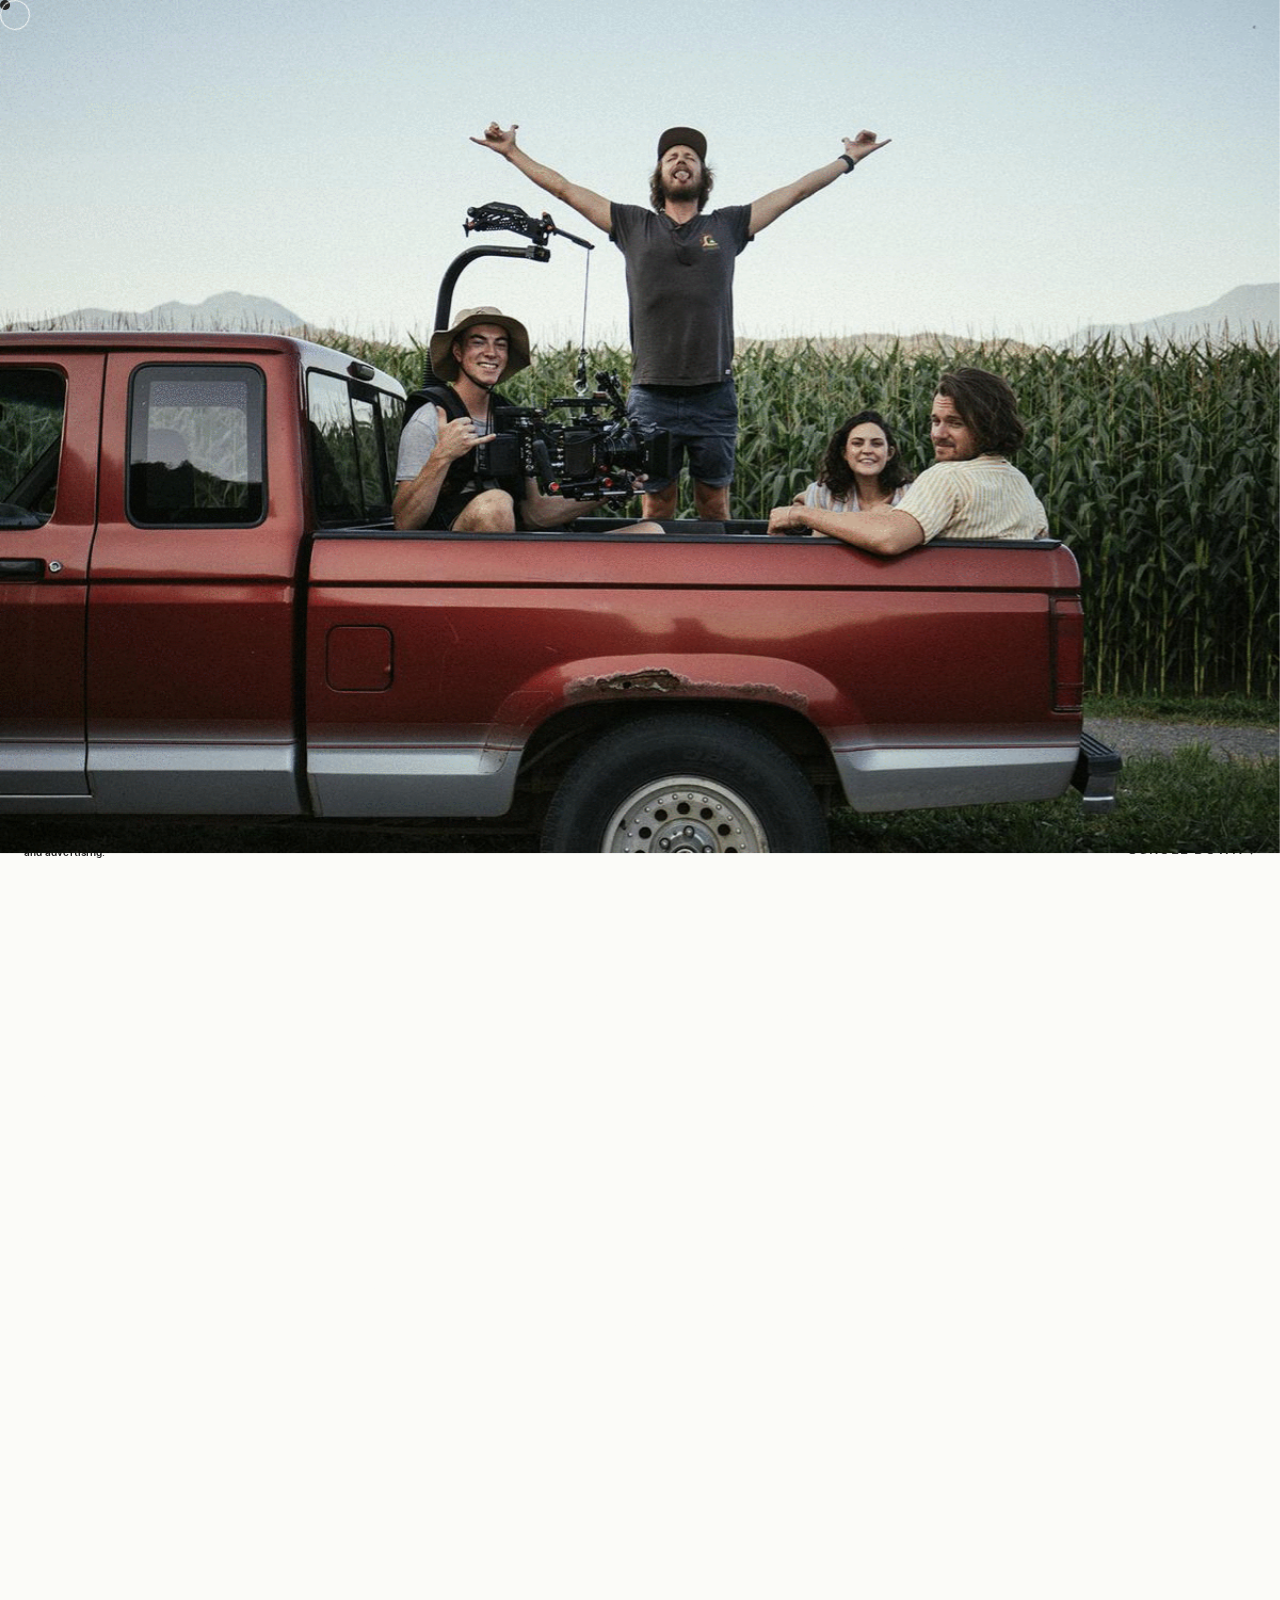
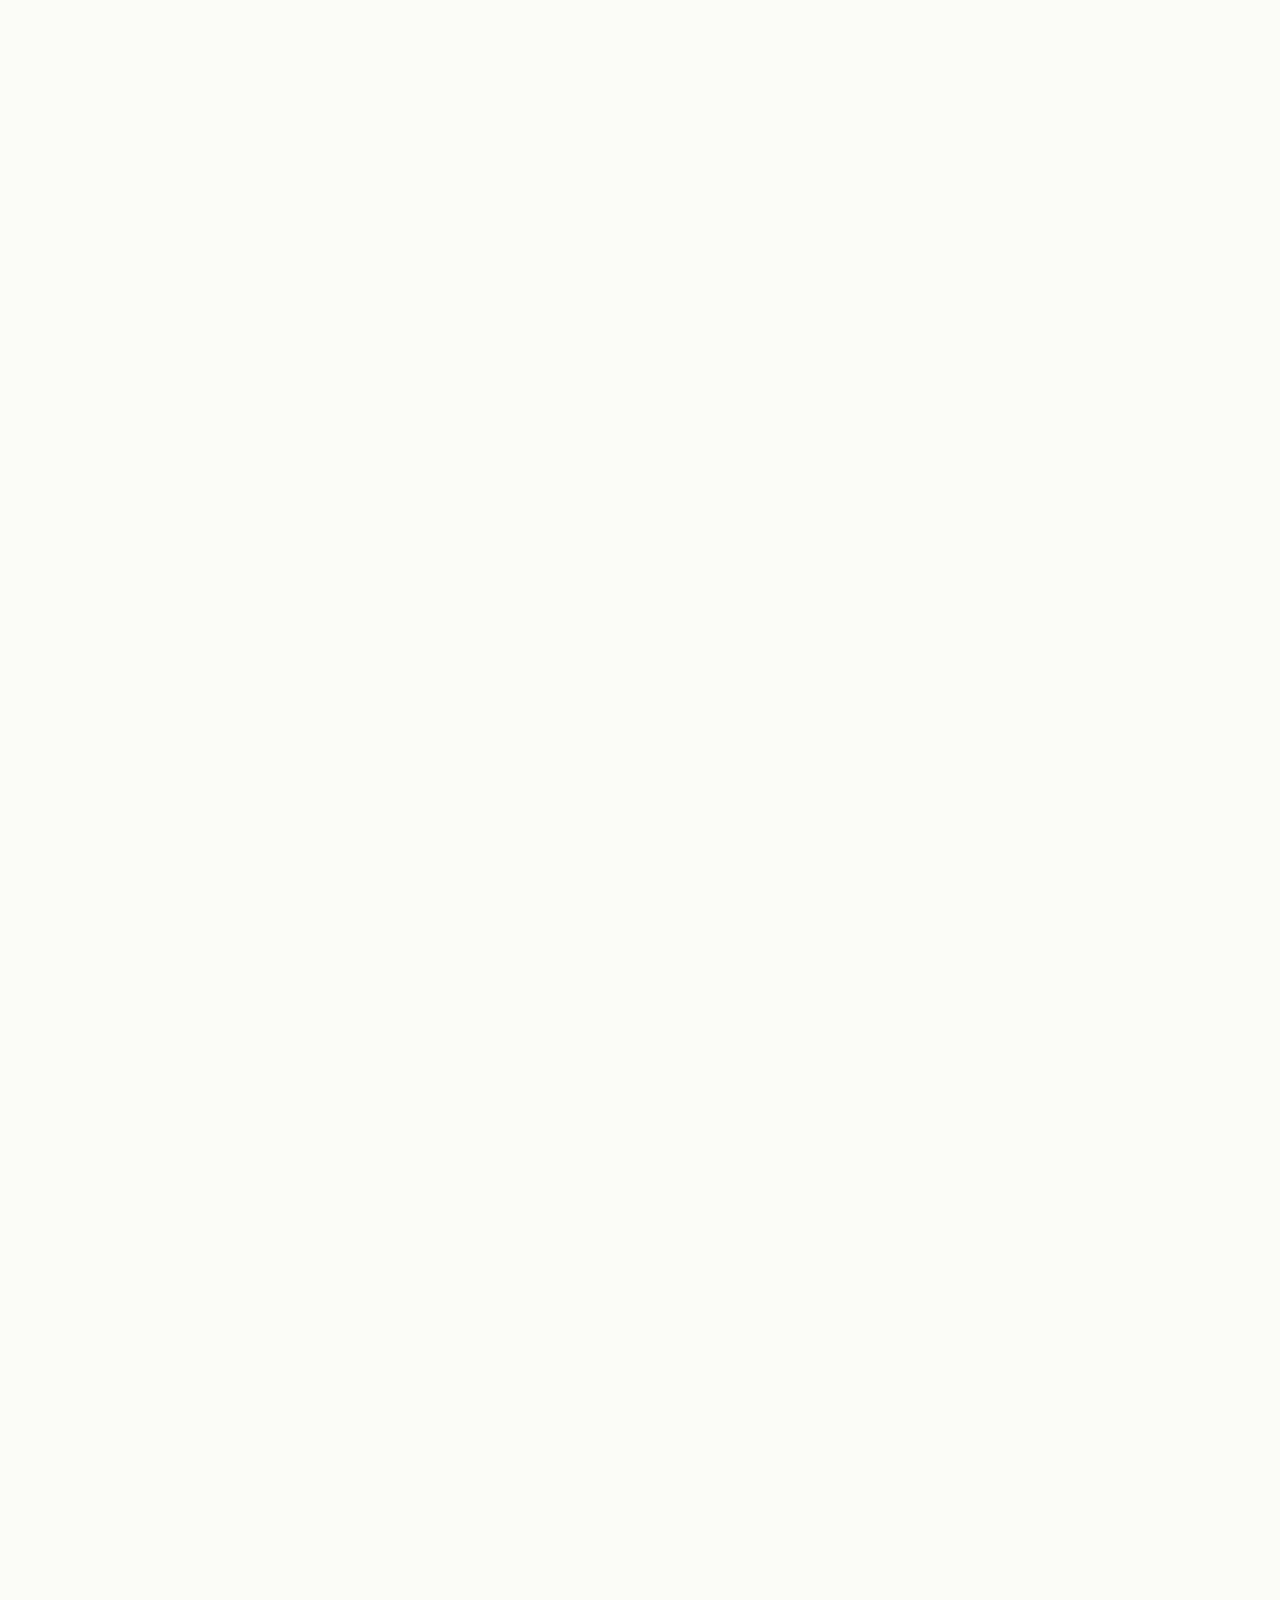
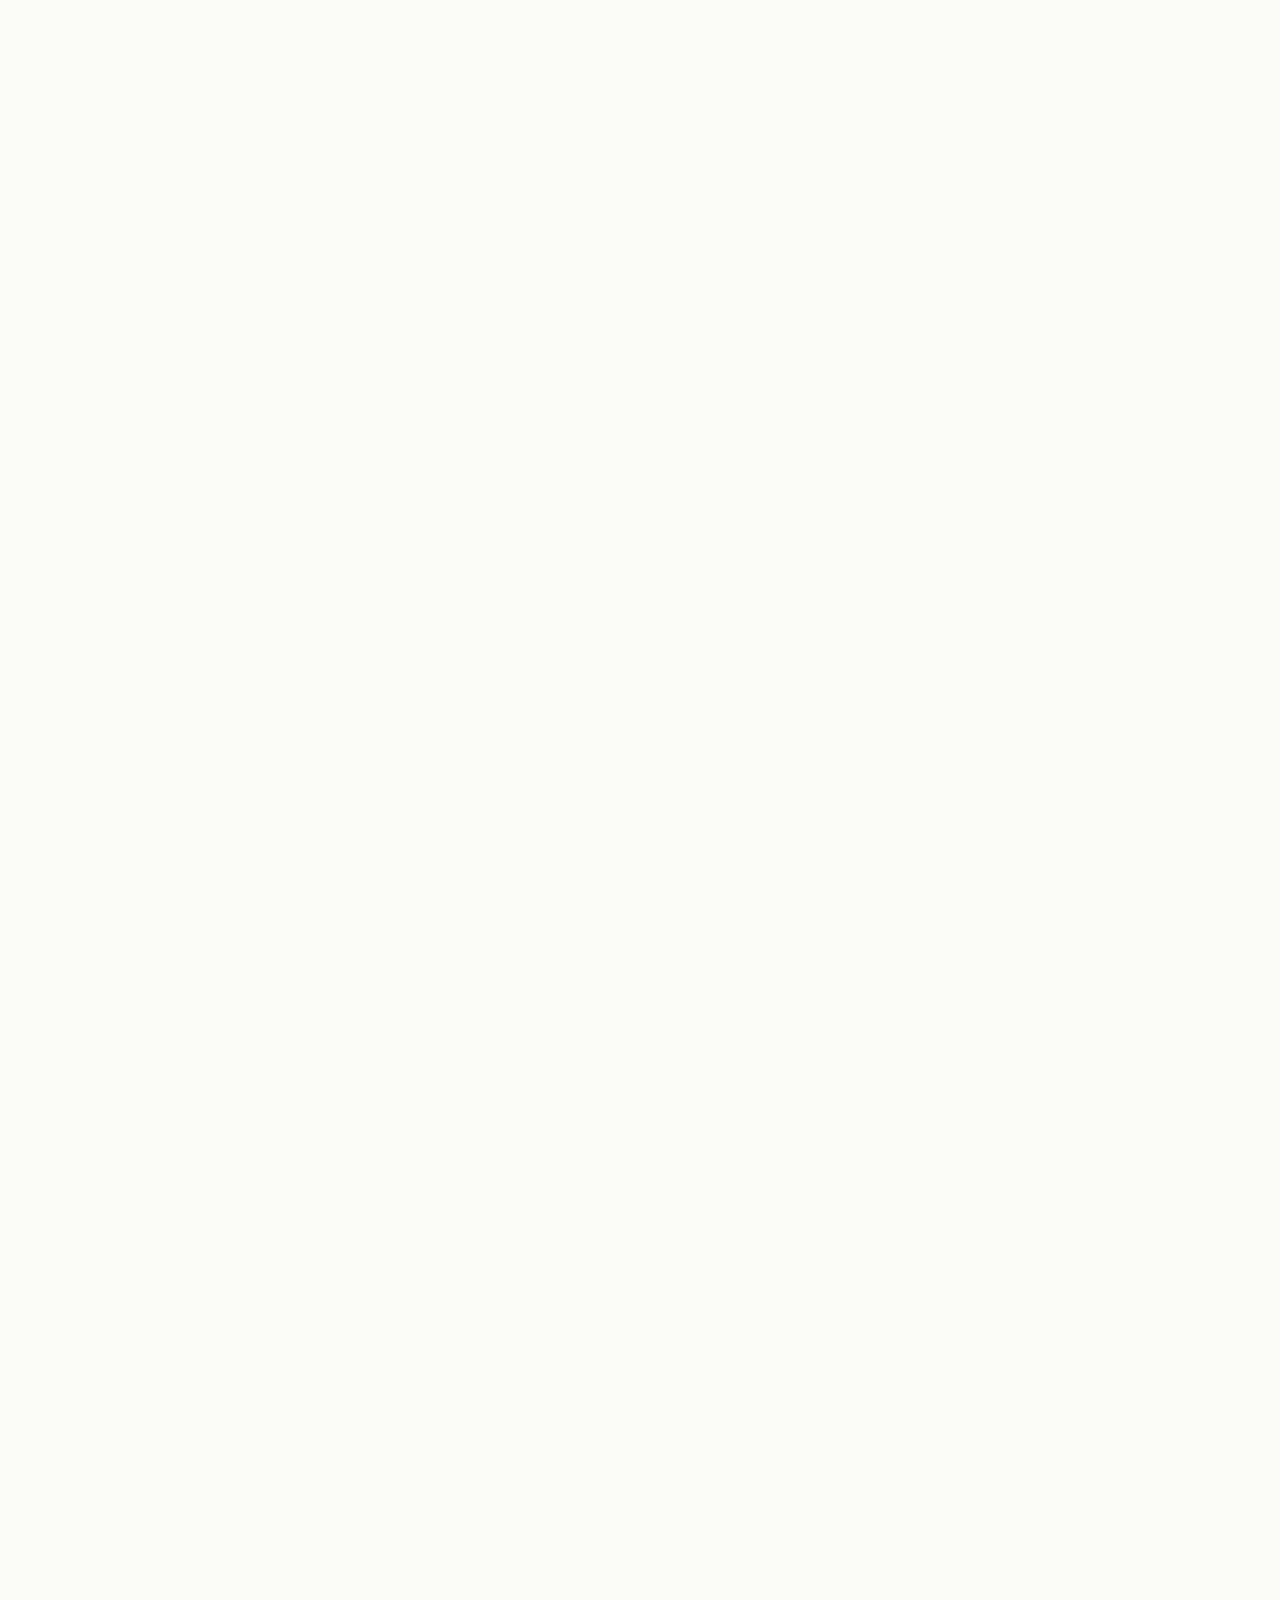
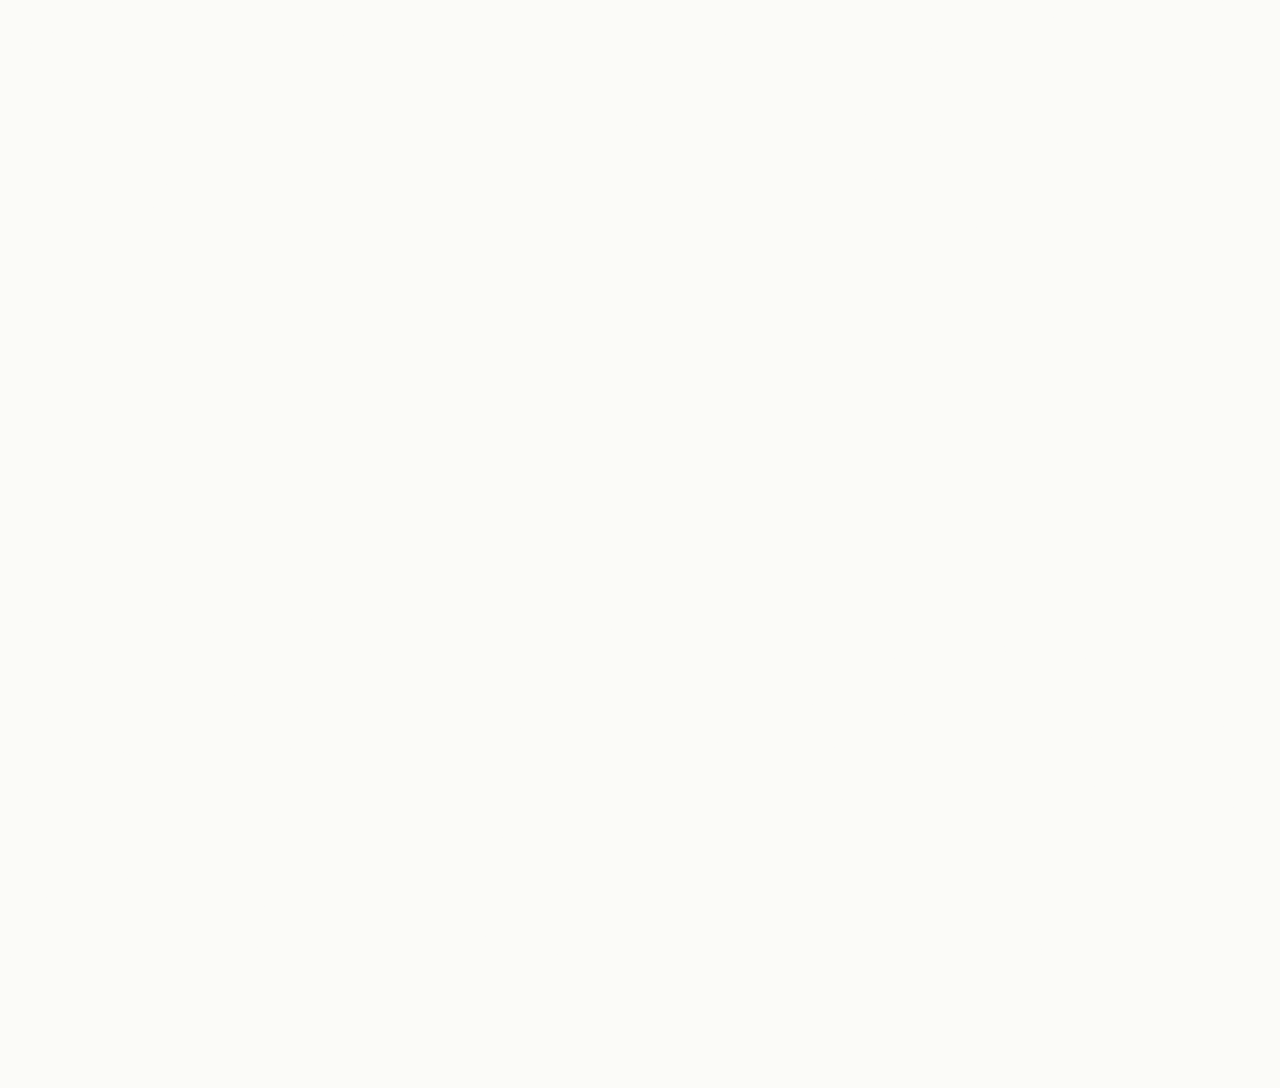
==== commit a5d1d35a: "Updates" ====
--- a/index.html
+++ b/index.html
@@ -174,7 +174,9 @@
 				<p class="content__breakout content__breakout--big work-page" data-scroll="" data-scroll-speed="82" data-scroll-direction="horizontal">First Date First Date <span>(phase 1.1)</span>First Date <span>(phase 1.1)</span> First Date <span>(phase 1.1)</span>First Date <span>(phase 1.1)</span> First Date <span>(phase 1.1)</span></p>
 
 				<section class="content no-padding content--feature">
-	                            <div class="o-image" data-scroll="" data-scroll-speed="-3">
+					<h1 class="mobile-h1">First Date (Phase 1.1)</h1>
+	                            <div class="o-image" data-scroll="" data-scroll-speed="-3">
+
 	                               	<a id="button" class="link" href="first-date.html"><img class="c-speed-block_image no-fast" src="1.7d2bbaa8.gif"></a>
 	                               	<h3 class="project-subtitle-preview" data-scroll="" data-scroll-repeat="">short film</h3>
 	                            	<p class="c-speed-block_title" data-scroll="" data-scroll-repeat="">
@@ -186,6 +188,7 @@
 				<p class="content__breakout content__breakout--big work-page margin-top" data-scroll="" data-scroll-speed="-52" data-scroll-direction="horizontal">Walking Alone Walking Alone <span>(KD / DC)</span>Walk Alone <span>(KD / DC)</span> Walk Alone <span>(KD / DC)</span>Walk Alone <span>(KD / DC)</span> Walk Alone <span>(KD / DC)</span></p>
                                     
 				<section class="content no-padding content--feature">
+					<h1 class="mobile-h1">Walk Alone</h1>
 	                            <div class="o-image" data-scroll="" data-scroll-speed="-3">
 	                               	<a class="link" href="walk-alone.html"><img class="c-speed-block_image" src="1.88a6b9ce.gif"></a>
 	                               	<h3 class="project-subtitle-preview" data-scroll="" data-scroll-repeat="">commercial</h3>
@@ -198,6 +201,7 @@
 				<p class="content__breakout content__breakout--big work-page margin-top" data-scroll="" data-scroll-speed="82" data-scroll-direction="horizontal">The Limit Of love <span>(phase 1.1)</span>First Date <span>(phase 1.1)</span> First Date <span>(phase 1.1)</span>First Date <span>(phase 1.1)</span> First Date <span>(phase 1.1)</span></p>
 
 				<section class="content no-padding content--feature">
+					<h1 class="mobile-h1">The limit of love</h1>
 	                            <div class="o-image" data-scroll="" data-scroll-speed="-3">
 	                               	<a class="link" href="the-limit-of-love.html"><img class="c-speed-block_image no-fast" src="1.21f14f18.gif"></a>
 	                               	<h3 class="project-subtitle-preview" data-scroll="" data-scroll-repeat="">short film</h3>
@@ -210,7 +214,7 @@
 				<p class="content__breakout content__breakout--big work-page margin-top" data-scroll="" data-scroll-speed="-52" data-scroll-direction="horizontal">Heartbeat Of The Nation <span>(KD / DC)</span>Walk Alone <span>(KD / DC)</span> Walk Alone <span>(KD / DC)</span>Walk Alone <span>(KD / DC)</span> Walk Alone <span>(KD / DC)</span></p>
                                     
 				<section class="content no-padding content--feature">
-					    
+					    <h1 class="mobile-h1">Heartbeat of the nation</h1>
 	                            <div class="o-image" data-scroll="" data-scroll-speed="-3">
 	                               	<a class="link" href="heartbeat-of-the-nation.html"><img class="c-speed-block_image" src="1.fc4546d5.gif"></a>
 	                               	<h3 class="project-subtitle-preview" data-scroll="" data-scroll-repeat="">commercial</h3>
@@ -223,7 +227,7 @@
 				<p class="content__breakout content__breakout--big work-page margin-top" data-scroll="" data-scroll-speed="82" data-scroll-direction="horizontal">Harlequin <span>Gold</span>Harlequin <span>Golg</span> First Date <span>(phase 1.1)</span>First Date <span>(phase 1.1)</span> First Date <span>(phase 1.1)</span></p>
                                     
 				<section class="content no-padding content--feature">
-					    
+					    <h1 class="mobile-h1">Harlequin Gold</h1>
 	                            <div class="o-image" data-scroll="" data-scroll-speed="-3">
 	                               	<a class="link" href="harlequin-gold.html"><img class="c-speed-block_image" src="1.00ab8a7b.gif"></a>
 	                               	<h3 class="project-subtitle-preview" data-scroll="" data-scroll-repeat="">music Video</h3>
@@ -236,7 +240,7 @@
 				<p class="content__breakout content__breakout--big work-page margin-top" data-scroll="" data-scroll-speed="-52" data-scroll-direction="horizontal">Mitsubishi <span>England x Rugby</span>First Date <span>(phase 1.1)</span> First Date <span>(phase 1.1)</span>First Date <span>(phase 1.1)</span> First Date <span>(phase 1.1)</span></p>
 
 				<section class="content no-padding content--feature">
-					    
+					    <h1 class="mobile-h1">Mitsubishi</h1>
 	                            <div class="o-image" data-scroll="" data-scroll-speed="-3">
 	                               	<a class="link" href="mitsubishi-england-rugby.html"><img class="c-speed-block_image no-fast" src="1.e56be2ee.gif"></a>
 	                               	<h3 class="project-subtitle-preview" data-scroll="" data-scroll-repeat="">commercial</h3>
@@ -250,7 +254,7 @@
 				<p class="content__breakout content__breakout--big work-page margin-top" data-scroll="" data-scroll-speed="82" data-scroll-direction="horizontal">Shaw You Got It <span>(KD / DC)</span>Walk Alone <span>(KD / DC)</span> Walk Alone <span>(KD / DC)</span>Walk Alone <span>(KD / DC)</span> Walk Alone <span>(KD / DC)</span></p>
 
 				<section class="content no-padding content--feature">
-					    
+					    <h1 class="mobile-h1">Shaw You got it</h1>
 	                            <div class="o-image" data-scroll="" data-scroll-speed="-3">
 	                               	<a class="link" href="shaw.html"><img class="c-speed-block_image no-fast" src="1.5c5da021.gif"></a>
 	                               	<h3 class="project-subtitle-preview" data-scroll="" data-scroll-repeat="">Commercial</h3>
@@ -287,7 +291,7 @@
 
   		<script src="https://unpkg.com/gsap@3/dist/ScrollTrigger.min.js"></script>
 		<script src="https://cdnjs.cloudflare.com/ajax/libs/gsap/3.5.1/gsap.min.js"></script>
-		<script src="https://cdn.jsdelivr.net/npm/locomotive-scroll@3.5.4/dist/locomotive-scroll.min.js"></script><script src="trigger.22f9dc1c.js"></script>
+		<script src="https://cdn.jsdelivr.net/npm/locomotive-scroll@4.0.3/dist/locomotive-scroll.min.js"></script><script src="trigger.22f9dc1c.js"></script>
 		
 
 		<script src="js.00a46daa.js?version=1"></script>
--- a/cursor-style.1f3a6661.css
+++ b/cursor-style.1f3a6661.css
@@ -263,3 +263,12 @@
   opacity: 1;
 }
 
+@media screen and (max-width: 850px) {
+    .cursor{
+      display: none !important;
+    }
+
+  .cursor-follower {
+    display: none !important;
+    }
+}
--- a/menu.36e65361.css
+++ b/menu.36e65361.css
@@ -126,7 +126,7 @@
     position: relative;
     margin: 1.75em 0;
     cursor: pointer;
-    z-index: 101;
+    z-index: 130;
     position: absolute;
     top: 0;
     right: 30px;
@@ -229,6 +229,7 @@
 
   #hamburger{
     position: fixed;
+        z-index: 130;
   }
 
   #menu-mobile ul{
--- a/main.c52e0fe2.css
+++ b/main.c52e0fe2.css
@@ -66,7 +66,7 @@
 .logo-img{
   	width: 100vw;
     position: absolute;
-    top: -6%;
+    top: -14%;
     bottom: 0;
     left: 0;
     right: 0;
--- a/base.98fd6c19.css
+++ b/base.98fd6c19.css
@@ -1597,6 +1597,11 @@
 	}
 }
 
+.mobile-h1{
+      display: none;
+}
+
+
 
 @media screen and (max-width: 1200px) {
 
@@ -1618,7 +1623,19 @@
   
 }
 
-
+body{
+  overflow: unset !important; 
+}
+
+.mobile-h1{
+      font-size: 7vw;
+      color: white;
+      display: block;
+}
+
+.content__breakout--big{
+  visibility: hidden;
+}
 
 .frame__title-wrap {
     margin-top: 6em !important;
@@ -1802,6 +1819,7 @@
 
 	#hamburger {
 	    display: block;
+      z-index: 120 !important;
 	}
 
 	.frame{
--- a/style.5b5cfae7.css
+++ b/style.5b5cfae7.css
@@ -45,4 +45,12 @@
     left: 0;
     right: 0;
     margin: auto;
+  }
+
+
+  @media screen and (max-width: 850px) {
+    .logo-img{
+      filter: unset;
+}
+
   }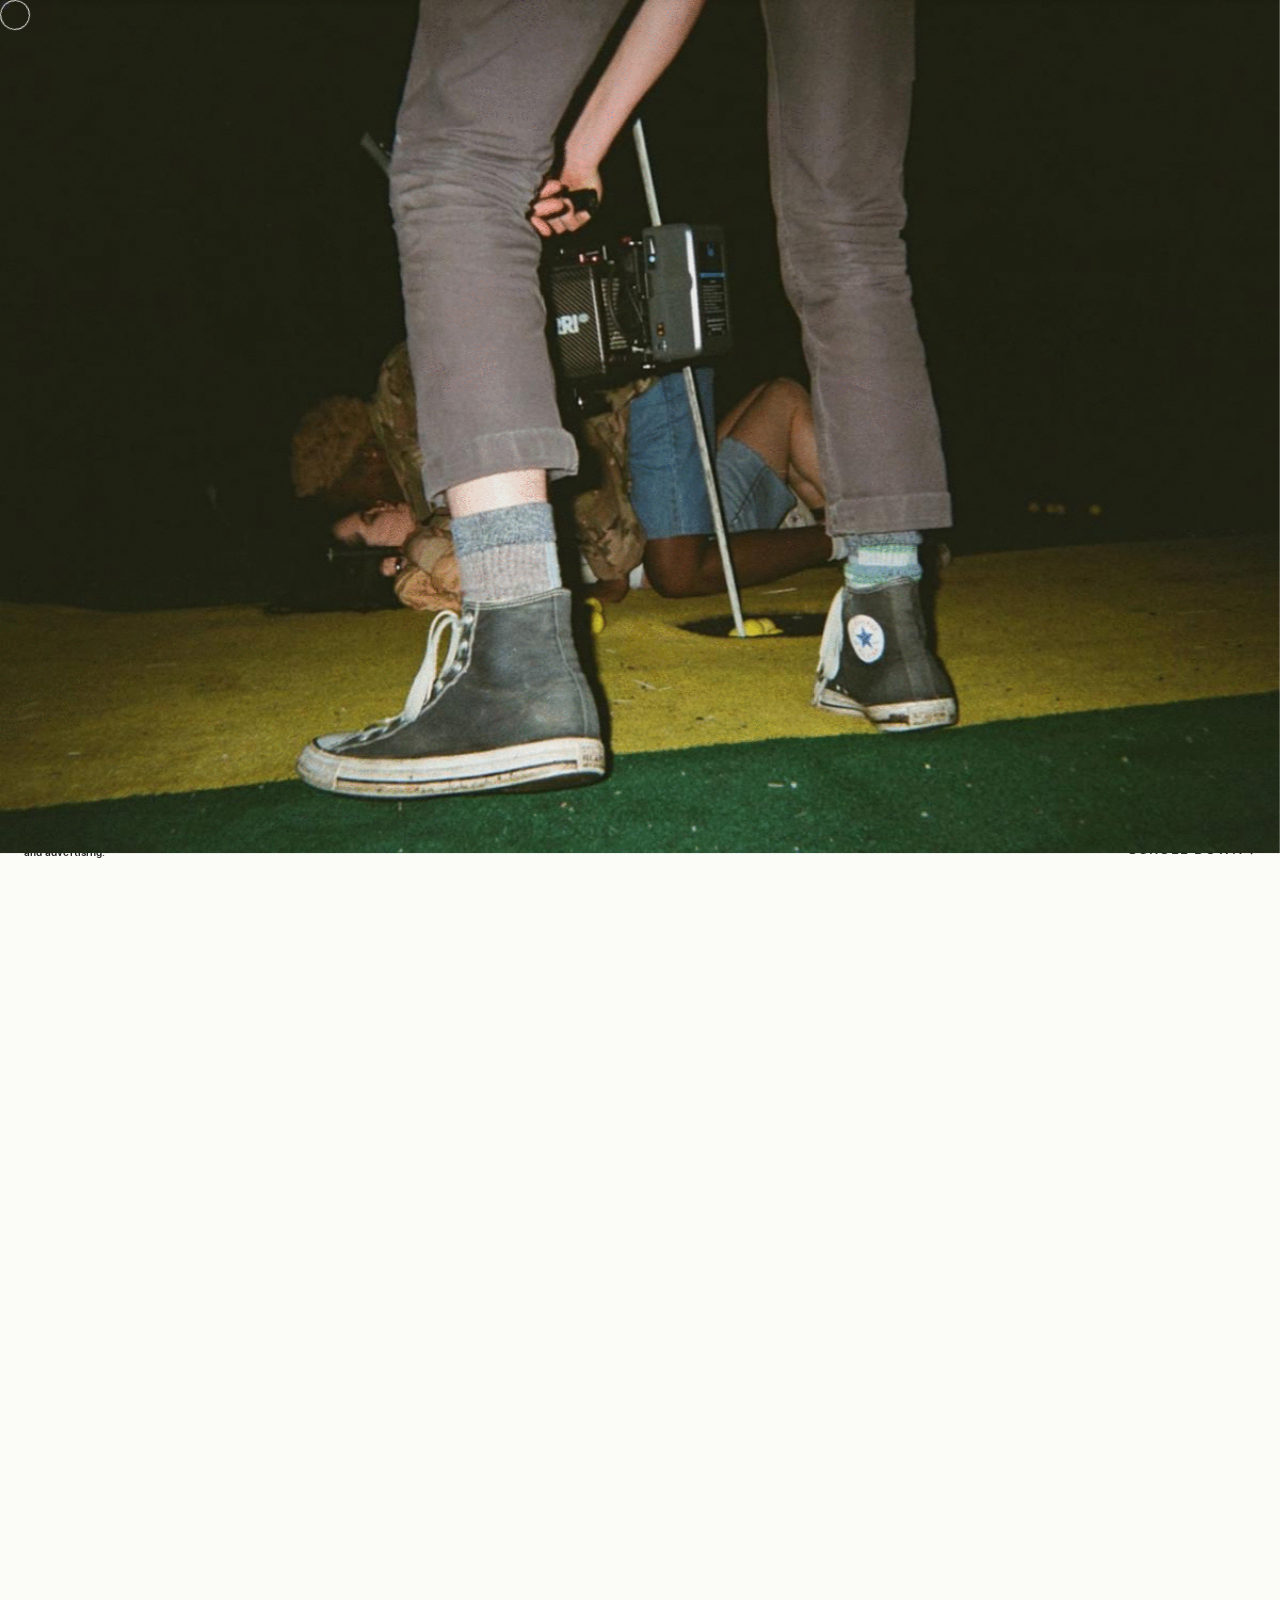
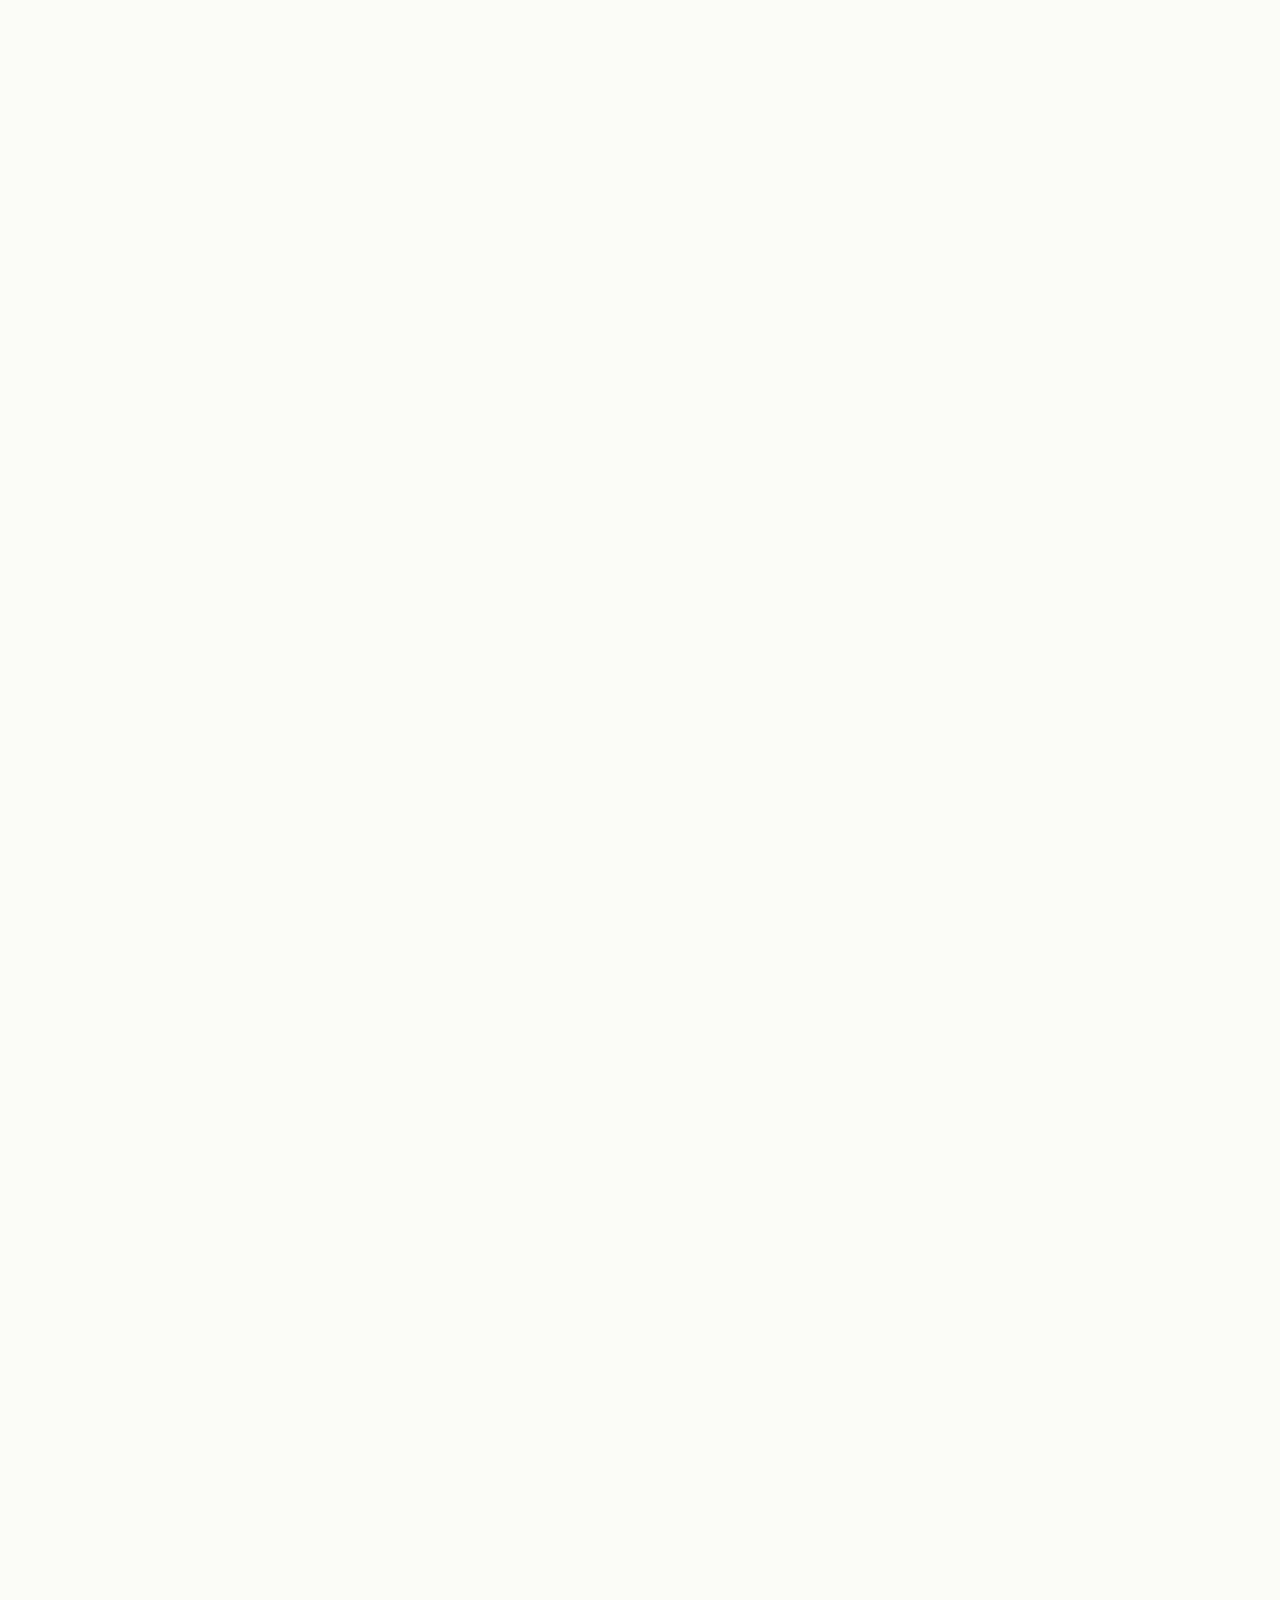
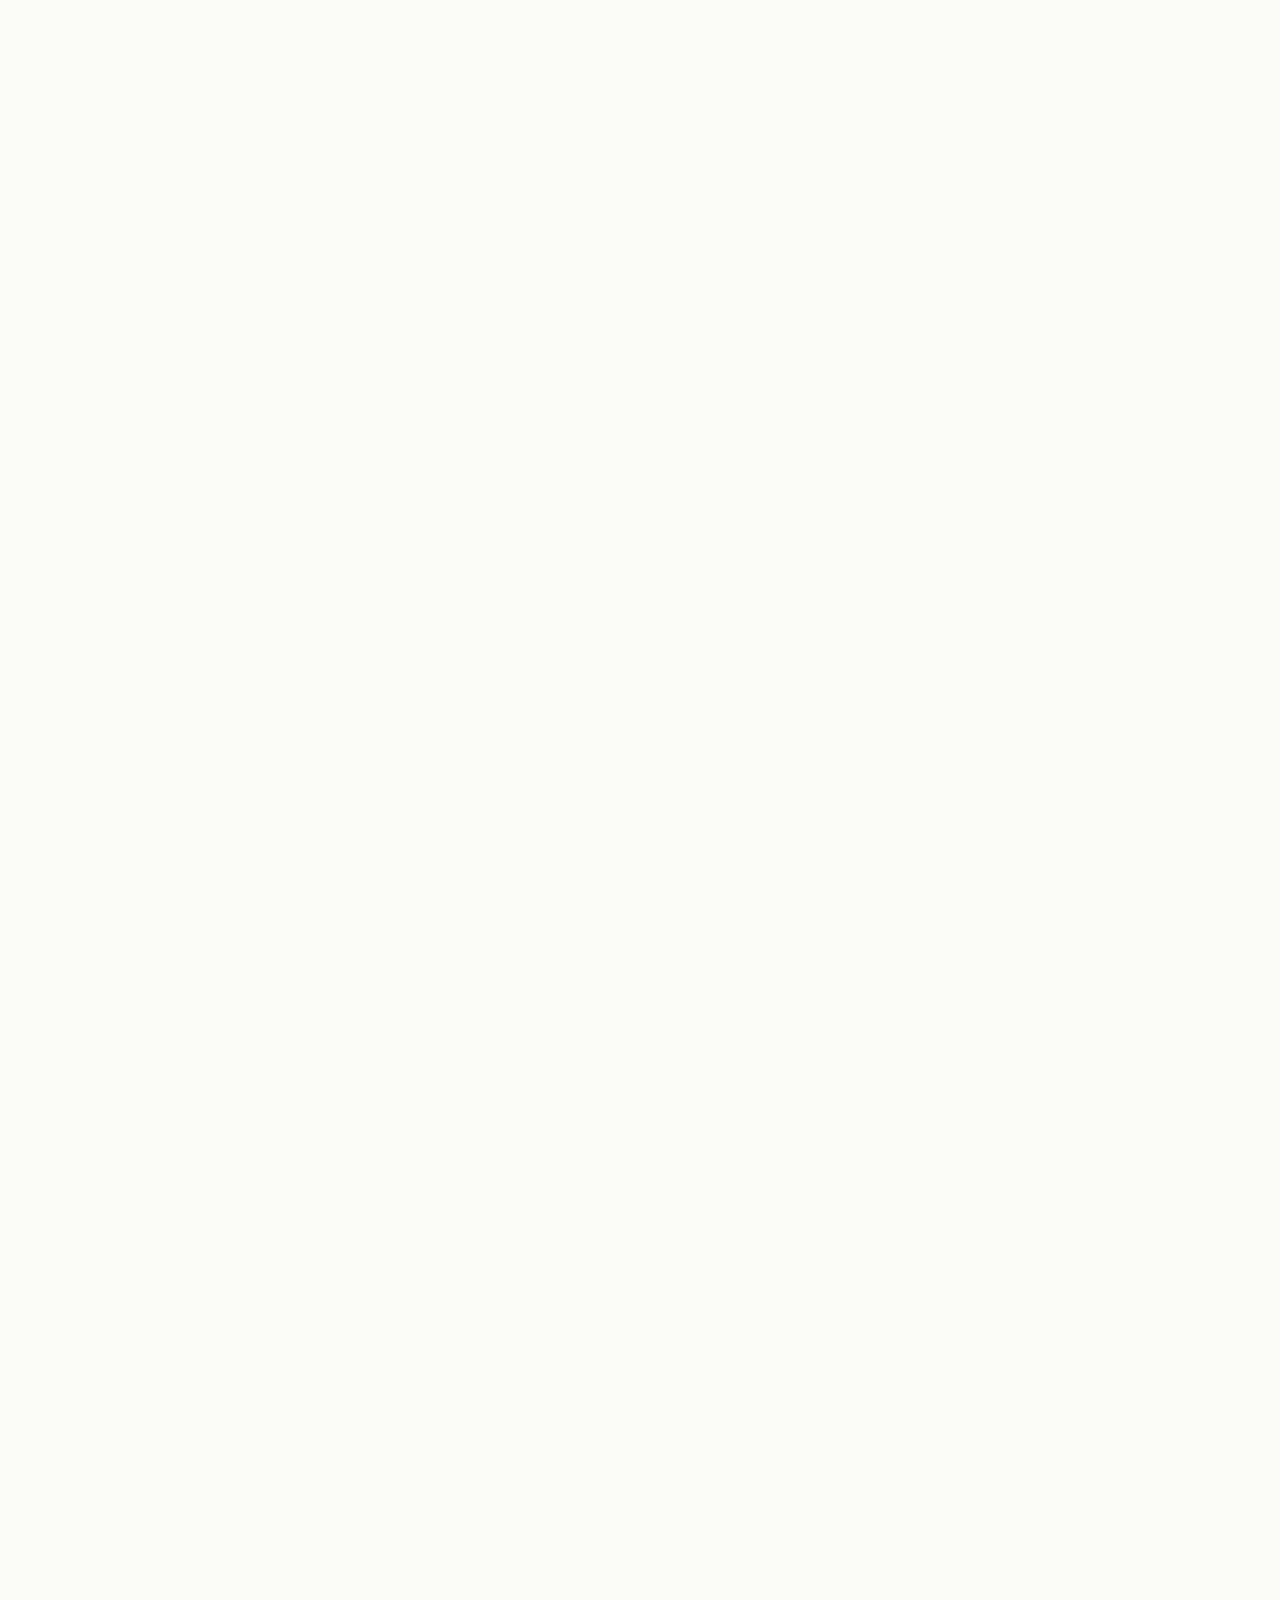
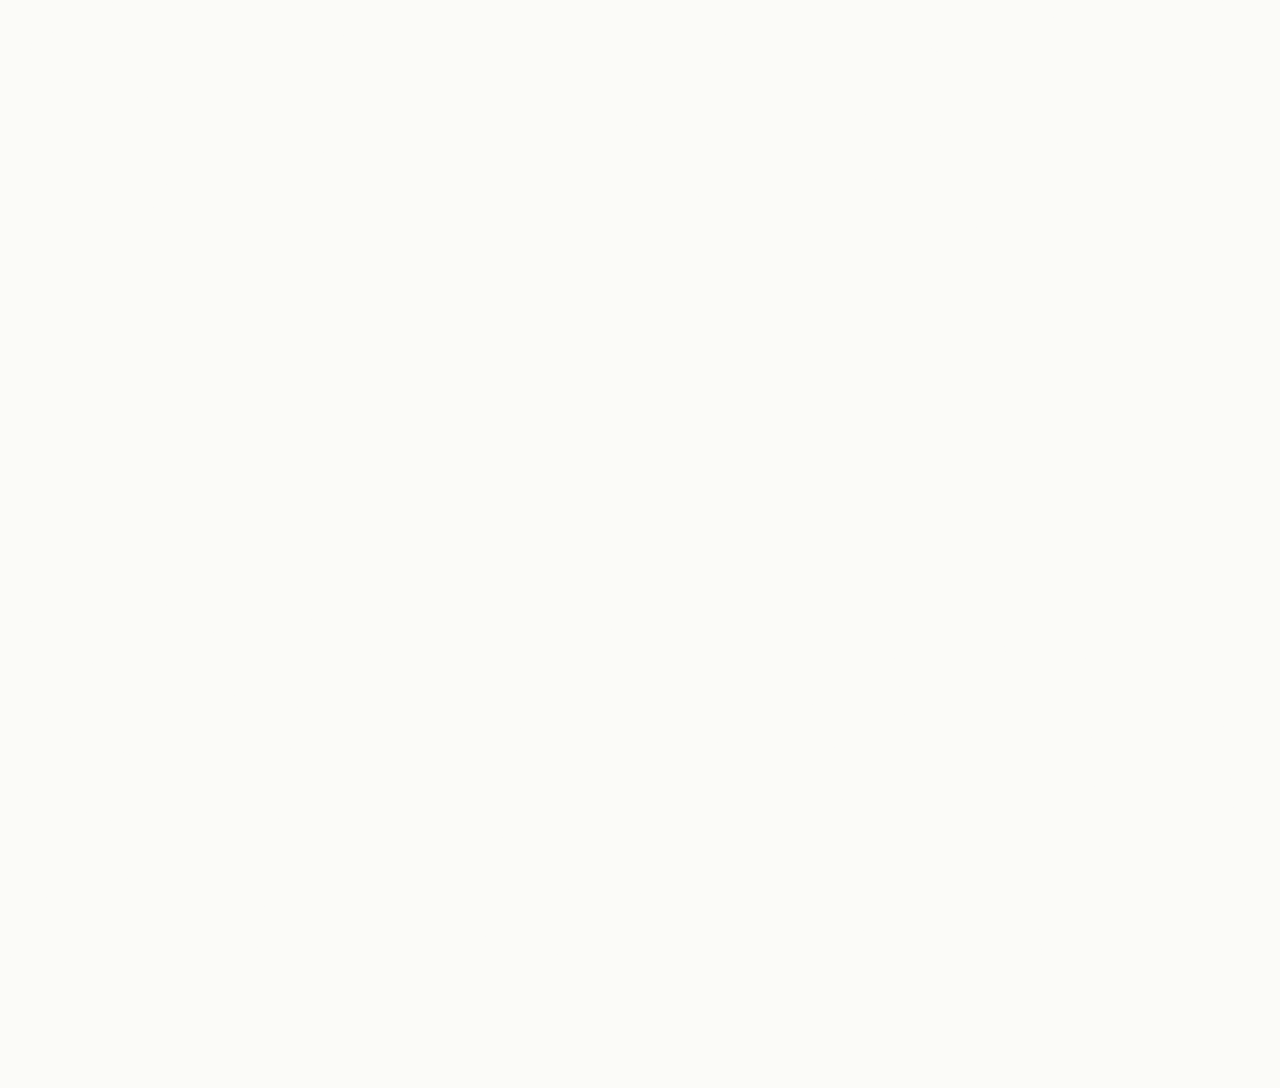
==== commit b08f479b: "Updates" ====
--- a/index.html
+++ b/index.html
@@ -163,7 +163,8 @@
 	<div id="app">
 		<svg-playground></svg-playground>
 	</div>
-	<img class="logo-img" src="logo-3.463dcf8d.svg" alt="">
+	<img class="logo-img no-mobile" src="logo-3.463dcf8d.svg" alt="">
+	<img class="logo-img no-desktop" src="logo-5.c10b560f.svg" alt="">
 					</div>
   				</div>
 			</div> <!-- Dark bg finished -->
--- a/base.98fd6c19.css
+++ b/base.98fd6c19.css
@@ -7,6 +7,18 @@
 :root {
 	font-size: 16px;
 }
+
+.mobile-recommendation{
+  display: none;
+}
+
+.no-desktop{
+  display: none !important;
+}
+
+  .info2{
+    display: block;
+  }
 
 .mobile-grabs{
 	display: none;
@@ -64,7 +76,7 @@
 
 .no-mobile{
 	display: block;
-  min-height: 2000px !important;
+
 }
 
 .div-to-fill{
@@ -592,7 +604,7 @@
 }
 
 .content-middle-footer{
-  padding: 0em 0vw 11vw;
+  padding: 0em 0vw 32vw;
 
 }
 
@@ -1562,11 +1574,16 @@
 		color: var(--color-link);
 	}
 
+
+
 	.credits{
 	text-align: center !important;
     width: 100% !important;
     font-family: rock salt !important;
     line-height: 1.8 !important;
+    font-size: 11px !important;
+    text-transform: uppercase !important;
+
 	}
 
 	.credits span{
@@ -1574,6 +1591,7 @@
     	font-weight: 900;
     	text-transform: uppercase;
     	font-family: 'inter';
+
 	}
 
 	.credits a{
@@ -1623,13 +1641,22 @@
   
 }
 
+.credits{
+     font-size: 12px !important;
+    text-transform: uppercase !important;
+}
+
 body{
   overflow: unset !important; 
 }
 
+
+
 .mobile-h1{
-      font-size: 7vw;
+      font-size: 6vw;
+      line-height: 1.2;
       color: white;
+      font-weight: 600;
       display: block;
 }
 
@@ -1701,7 +1728,7 @@
 }
 
 .content-middle {
-    padding: 0em 5vw;
+    padding: 0em 7vw;
 }
 
 .content__breakout--big {
@@ -1746,6 +1773,11 @@
     font-size: 0.95rem !important;
 }
 
+body{
+  background-color: #101010 !important;
+  color: #fbfbf8 !important;
+}
+
 h6 {
     font-size: 0.55em;
 }
@@ -1755,13 +1787,18 @@
 }
 
 .intro {
-    line-height: 1.9;
+        line-height: 1.4;
     font-size: 25.5px;
+    margin-top: 1em;
 }
 
 .description {
-    font-size: 15px !important;
-    line-height: 2 !important;
+    font-size: 13px !important;
+    line-height: 1 !important;
+}
+
+.number{
+  display: none;
 }
 
 .icon{
@@ -1773,6 +1810,7 @@
 	width: 28px !important;
 	margin: 0 25px;
 }
+
 
 .content__breakout--medium img {
     width: 100vw !important;
@@ -1809,9 +1847,32 @@
 		width: 100%;
 		margin: 5px 0;
 	}
+
+.mobile-recommendation{
+  margin: 7vw 1em 2em;
+  display: block;
+}
+
+.mobile-recommendation img{
+  width: 100%;
+}
+
 	.no-mobile{
 		display: none !important;
 	}
+
+  .info2{
+    display: none;
+  }
+
+  .no-desktop{
+  display: block !important;
+      letter-spacing: -4px;
+}
+
+.margin-auto{
+  margin: 0 auto;
+}
 
 	.div-to-fill{
 		display: none;
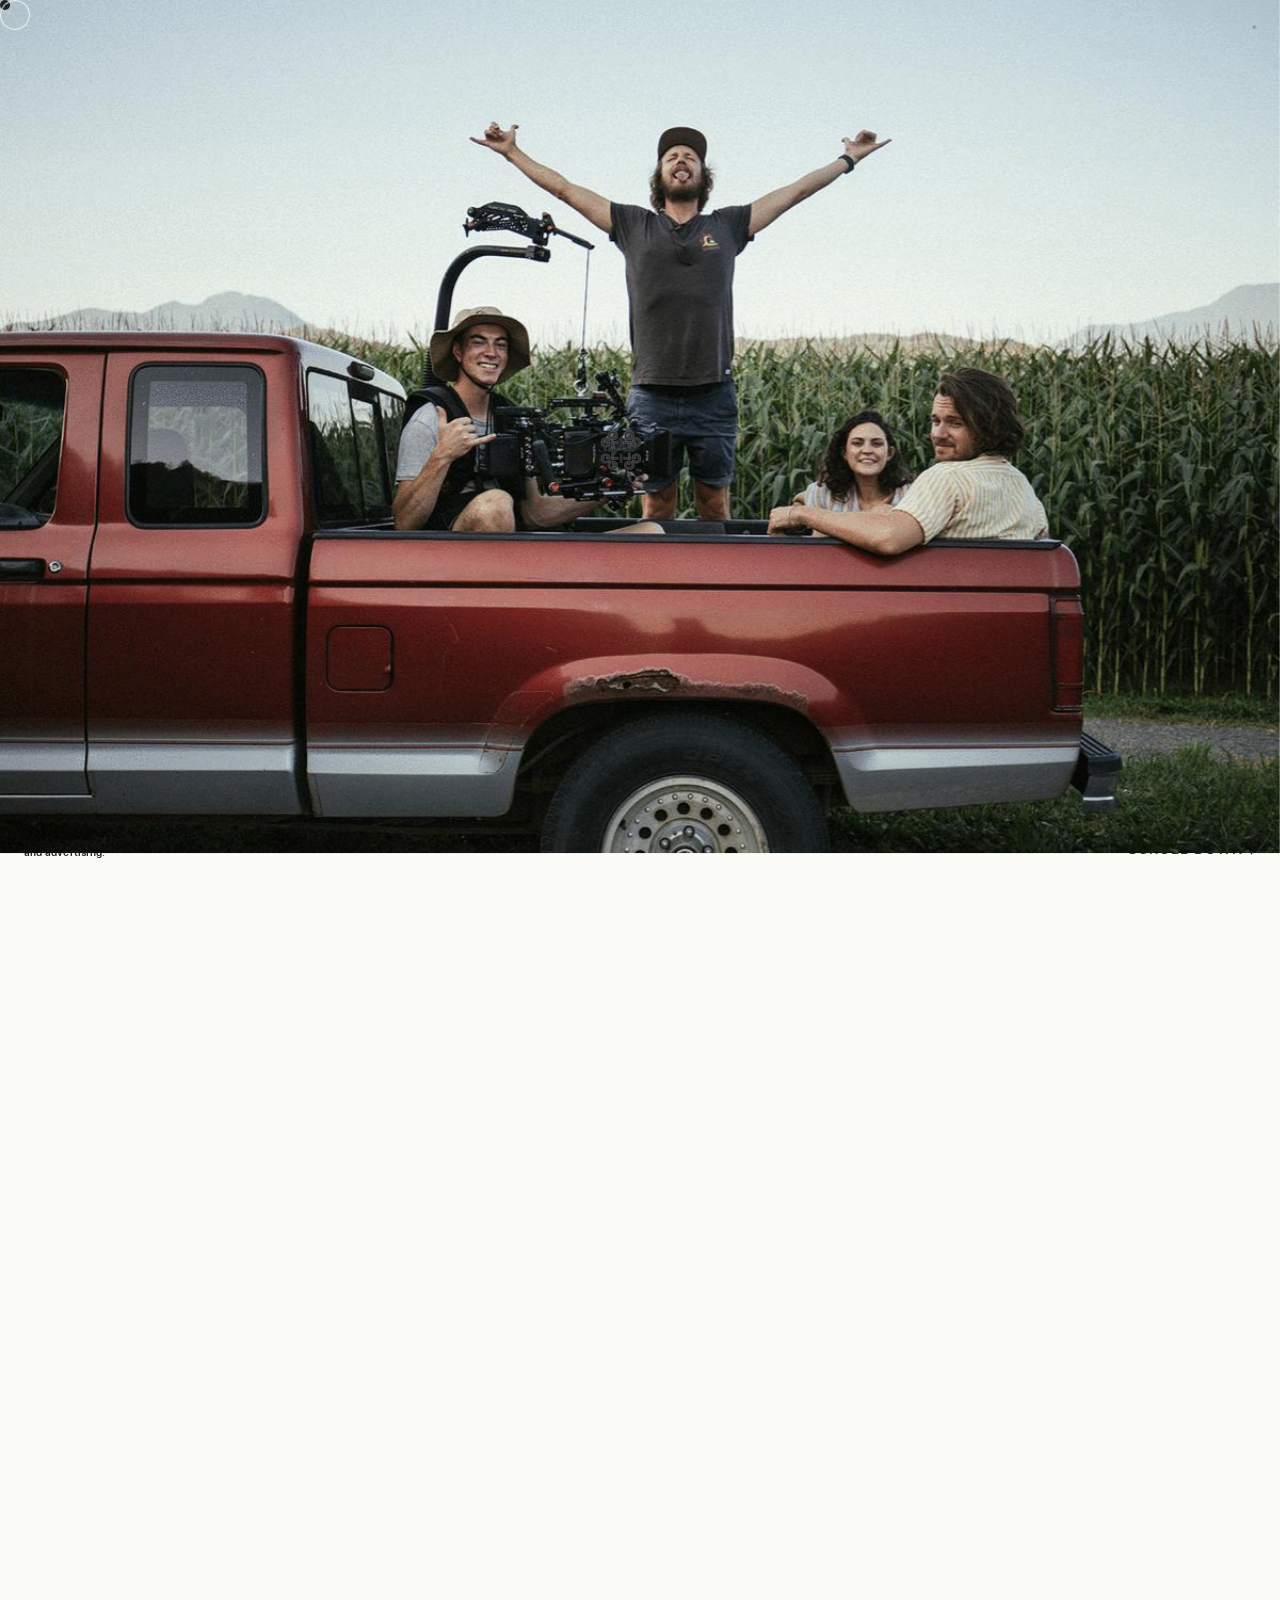
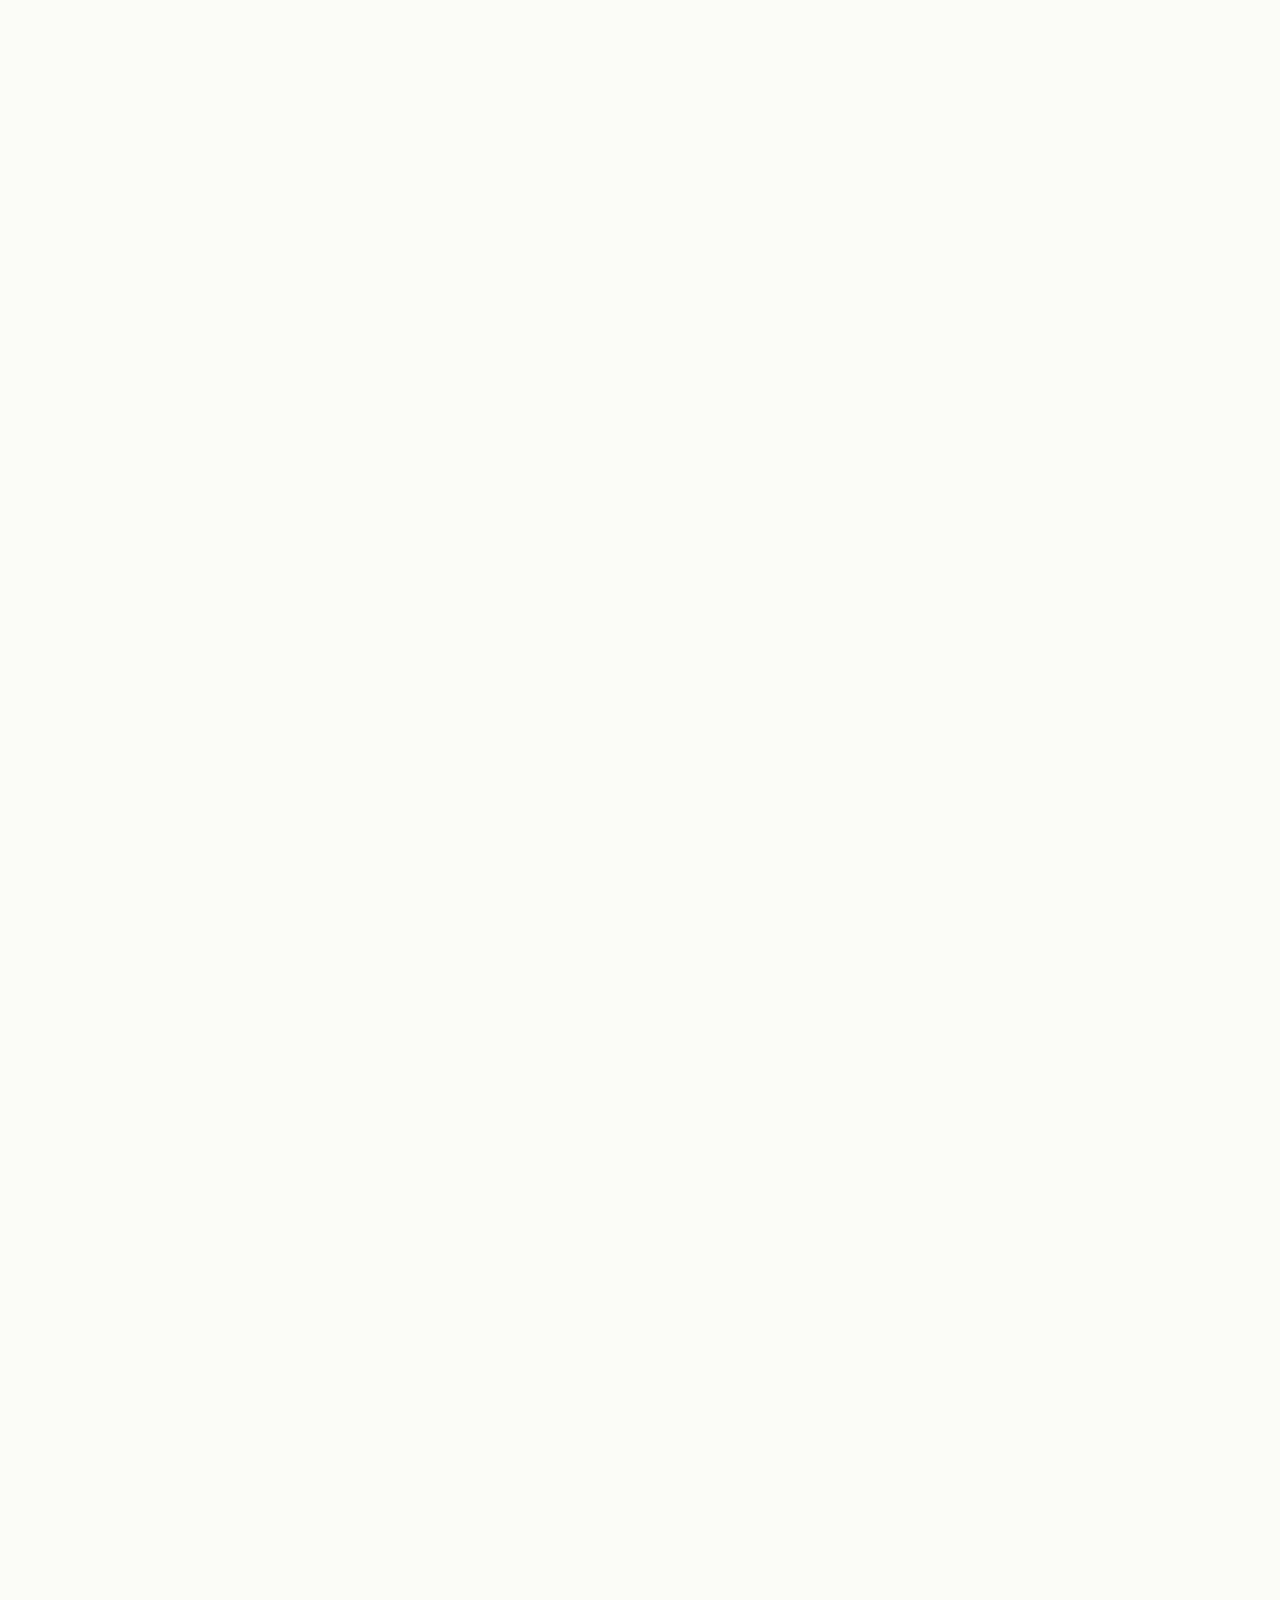
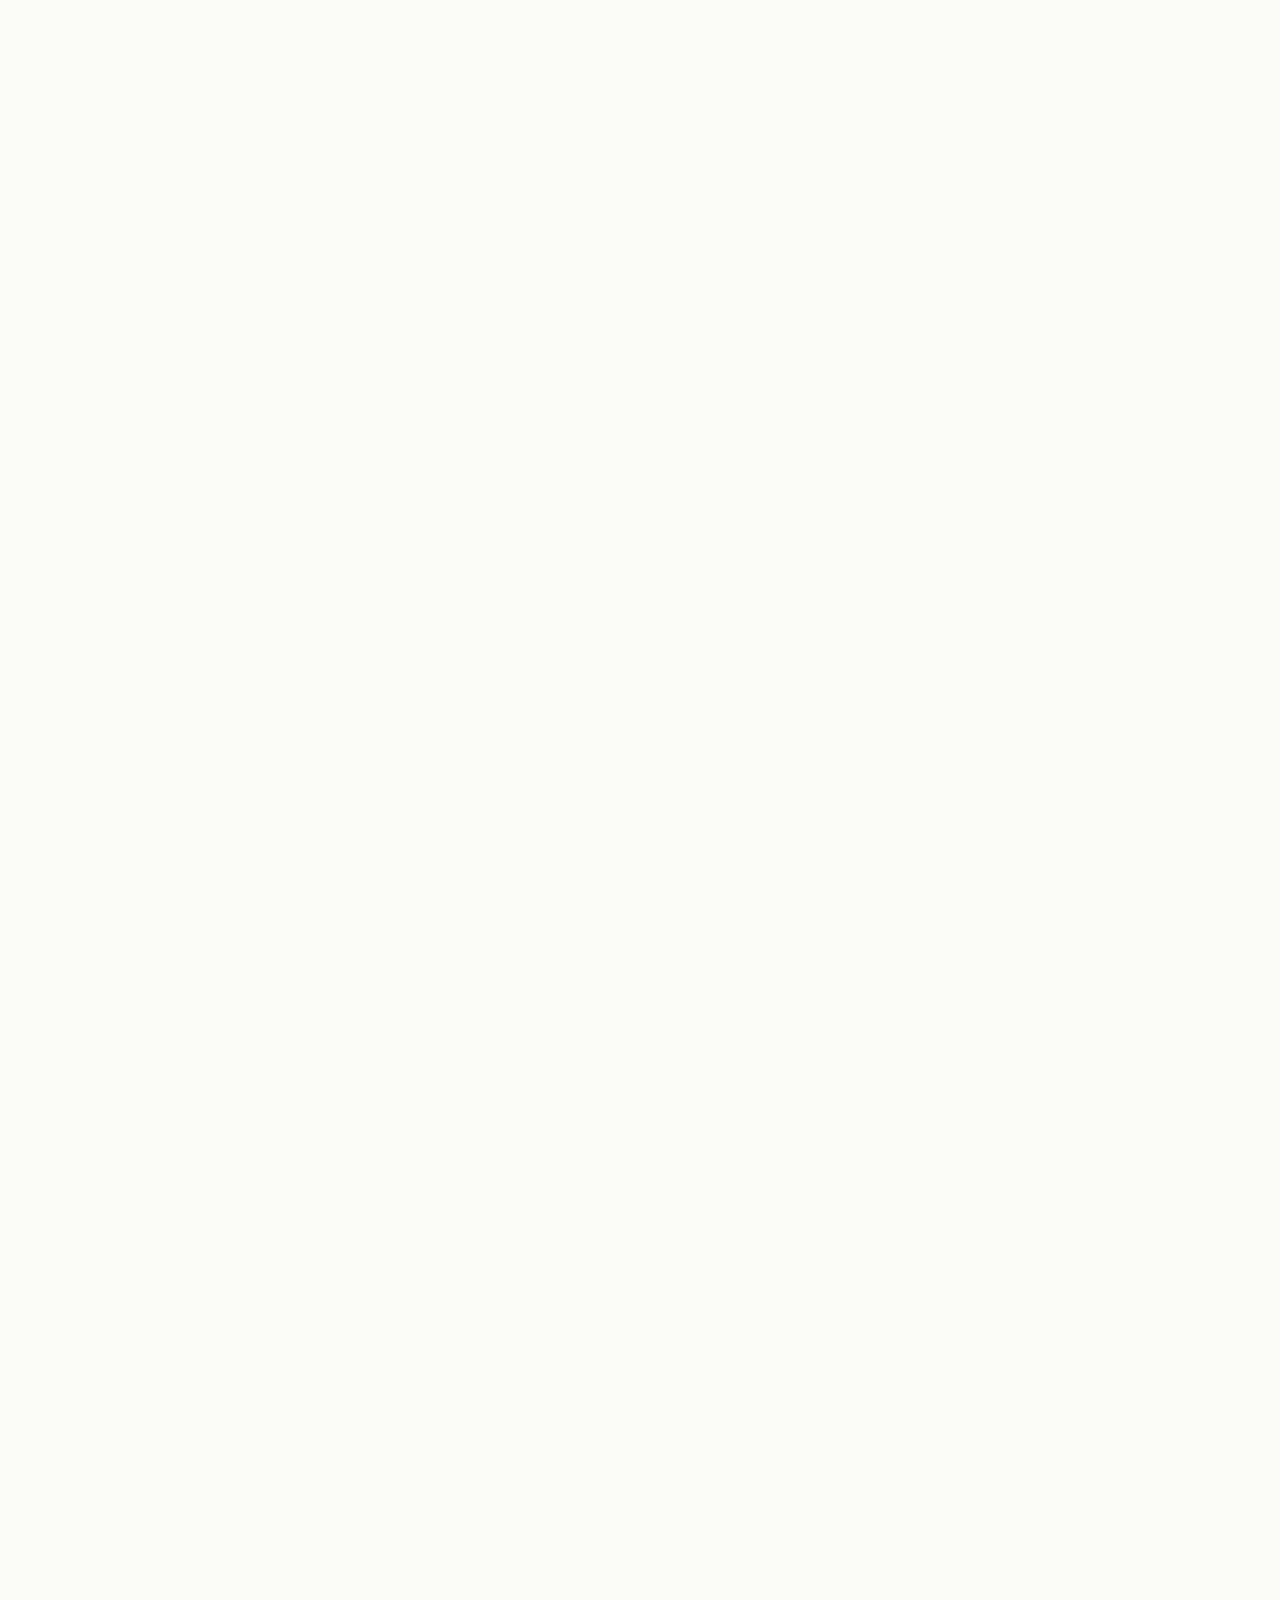
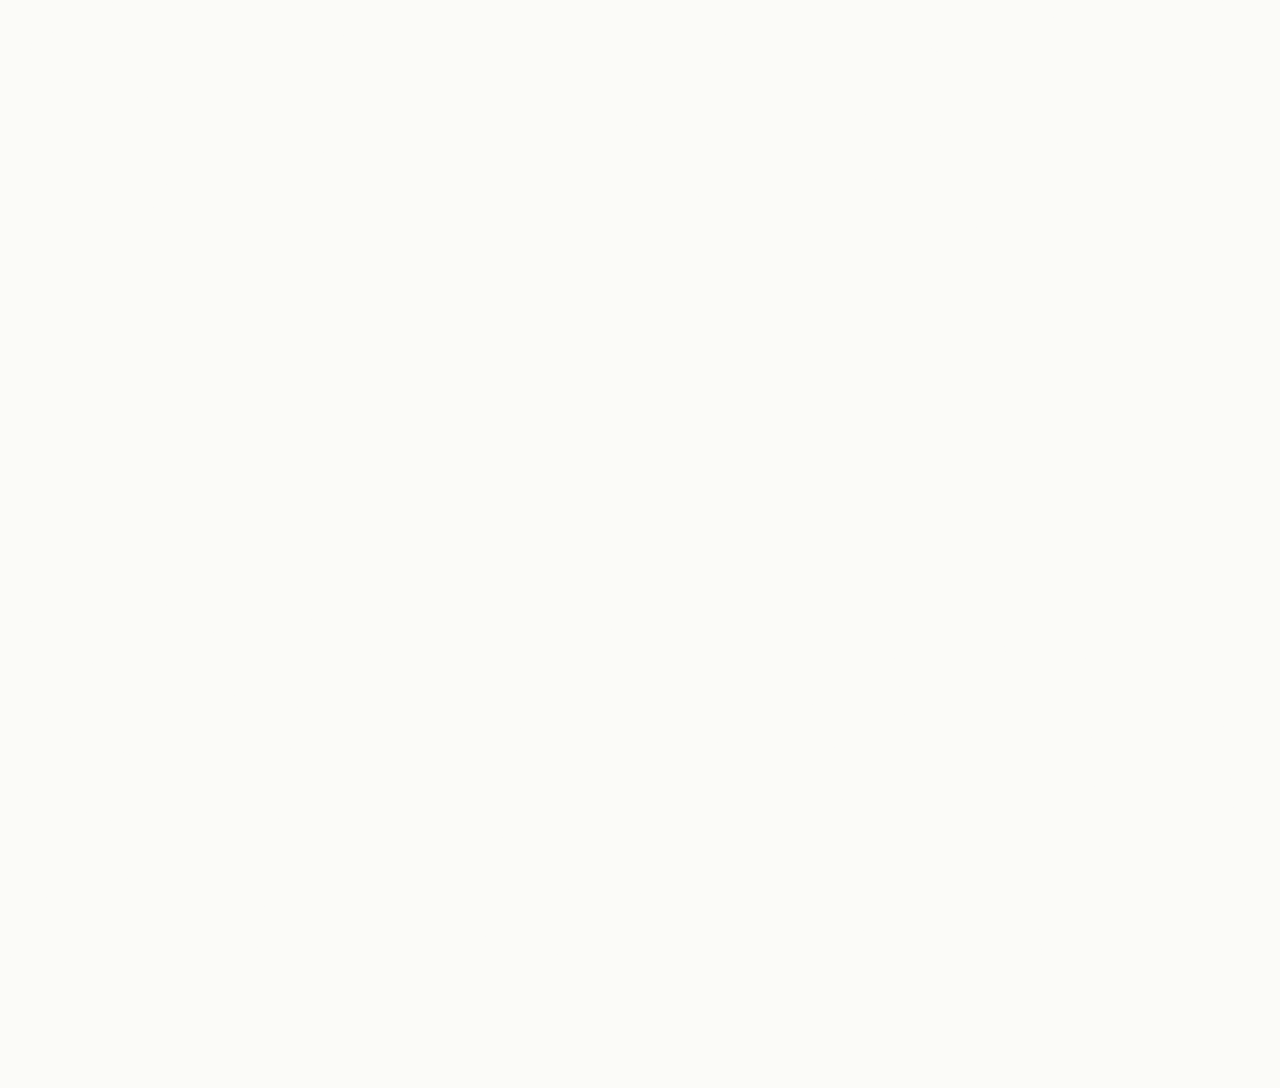
==== commit 5a44a186: "Updates" ====
--- a/index.html
+++ b/index.html
@@ -303,7 +303,7 @@
 });</script>
 		<script>TweenMax.to(".first-curtain", 0.8, {
   delay: 0,
-  top: "-90%",
+  top: "50%",
   height: "0%",
   ease: Expo.easeInOut
 });
--- a/base.98fd6c19.css
+++ b/base.98fd6c19.css
@@ -369,6 +369,7 @@
   background-size: 100%;
   z-index: 97;
 }
+
 
 
 .first-curtain img{
@@ -1641,8 +1642,16 @@
   
 }
 
+
+
+
+.first-curtain{
+  width: 100% !important;
+  background-size: 300px 100px;
+}
+
 .credits{
-     font-size: 12px !important;
+     font-size: 10px !important;
     text-transform: uppercase !important;
 }
 
@@ -1719,9 +1728,27 @@
 }
 
 .third-curtain {
-    background-size: cover !important;
-    background-position: 50%;
-}
+  background-image: unset;
+  background-attachment: fixed;
+  background-repeat: no-repeat !important;
+  background-size: auto 100%;
+  z-index: 97;
+}
+
+.first-curtain img{
+  position: absolute;
+    left: 0 !important;
+    right: 0 !important;
+    top: 0 !important;
+    bottom: 0 !important;
+    margin: auto !important;
+
+    content: '';
+    -webkit-animation: spin 0.1s linear infinite;
+}
+
+
+
 
 .mobile-grabs{
 	display: block;
@@ -1793,8 +1820,12 @@
 }
 
 .description {
-    font-size: 13px !important;
+    font-size: 11px !important;
     line-height: 1 !important;
+}
+
+.project-subtitle-preview{
+  font-size: 2.25vw;
 }
 
 .number{
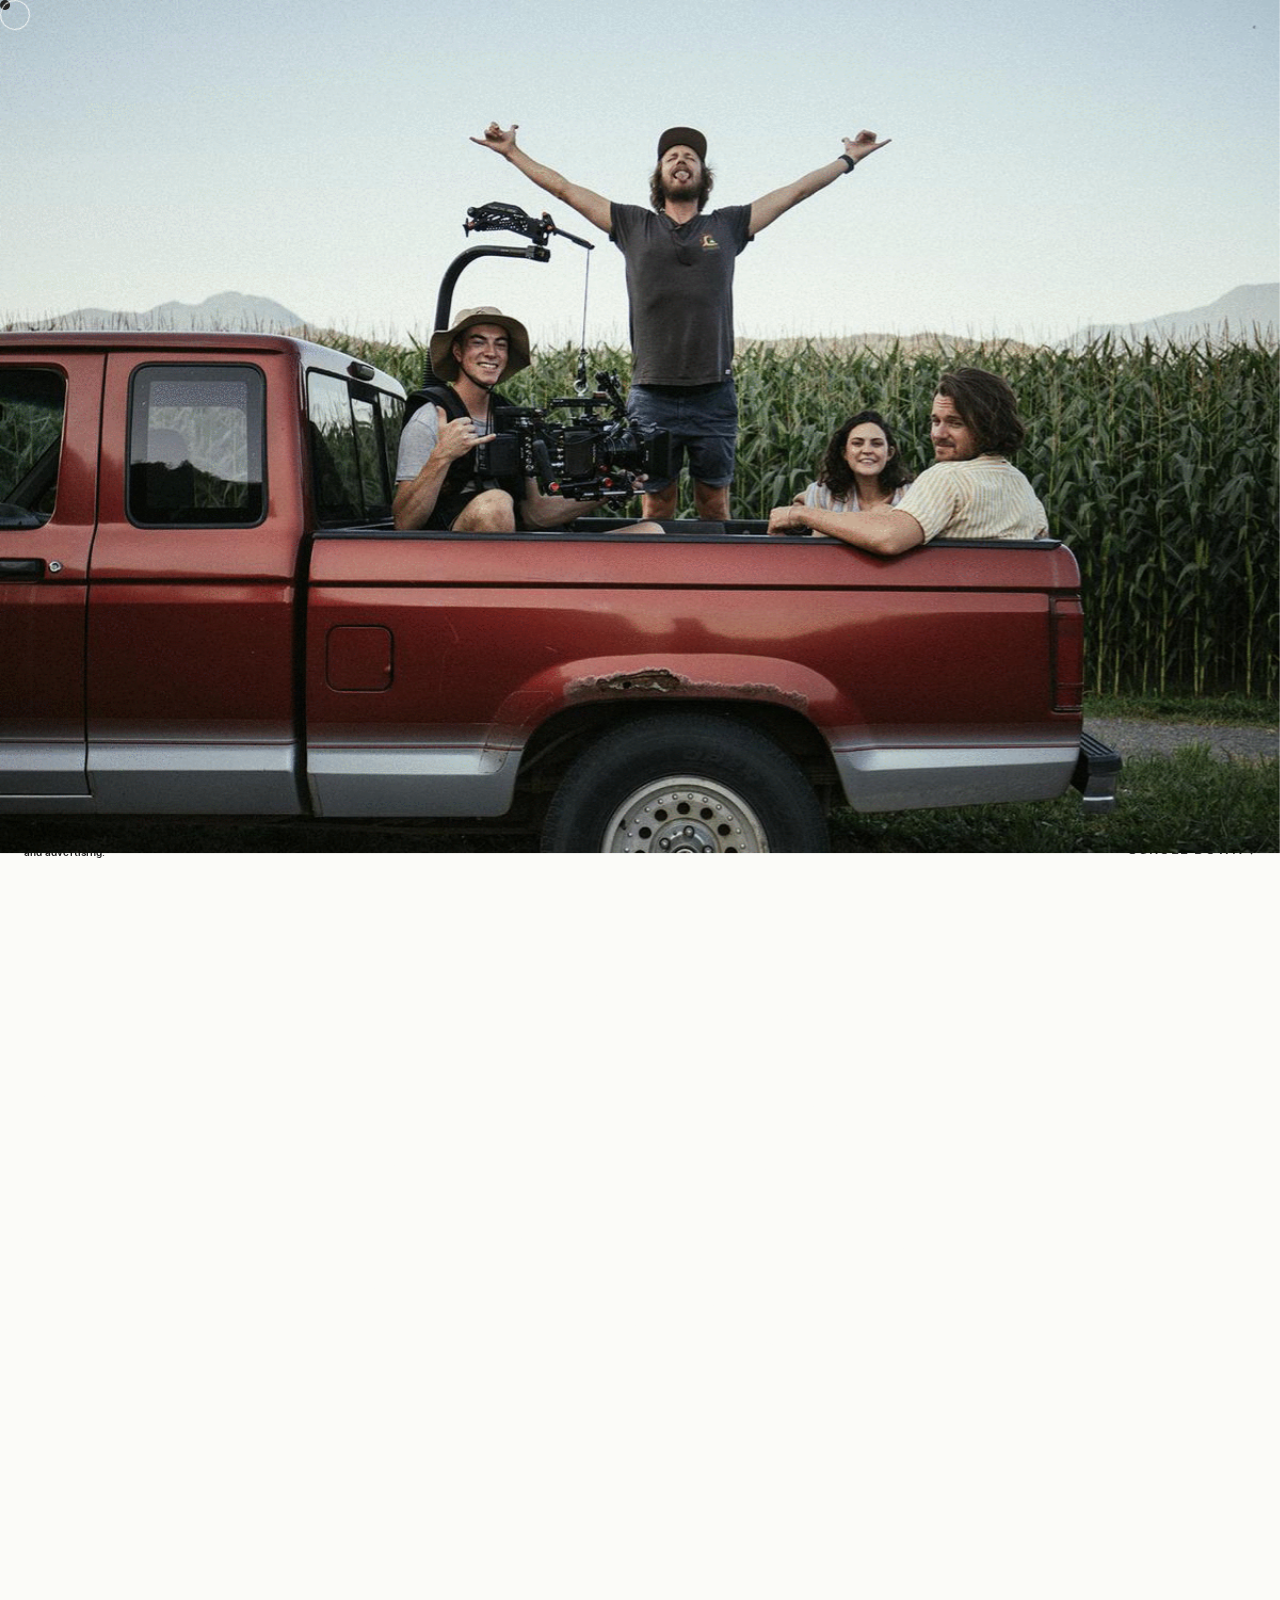
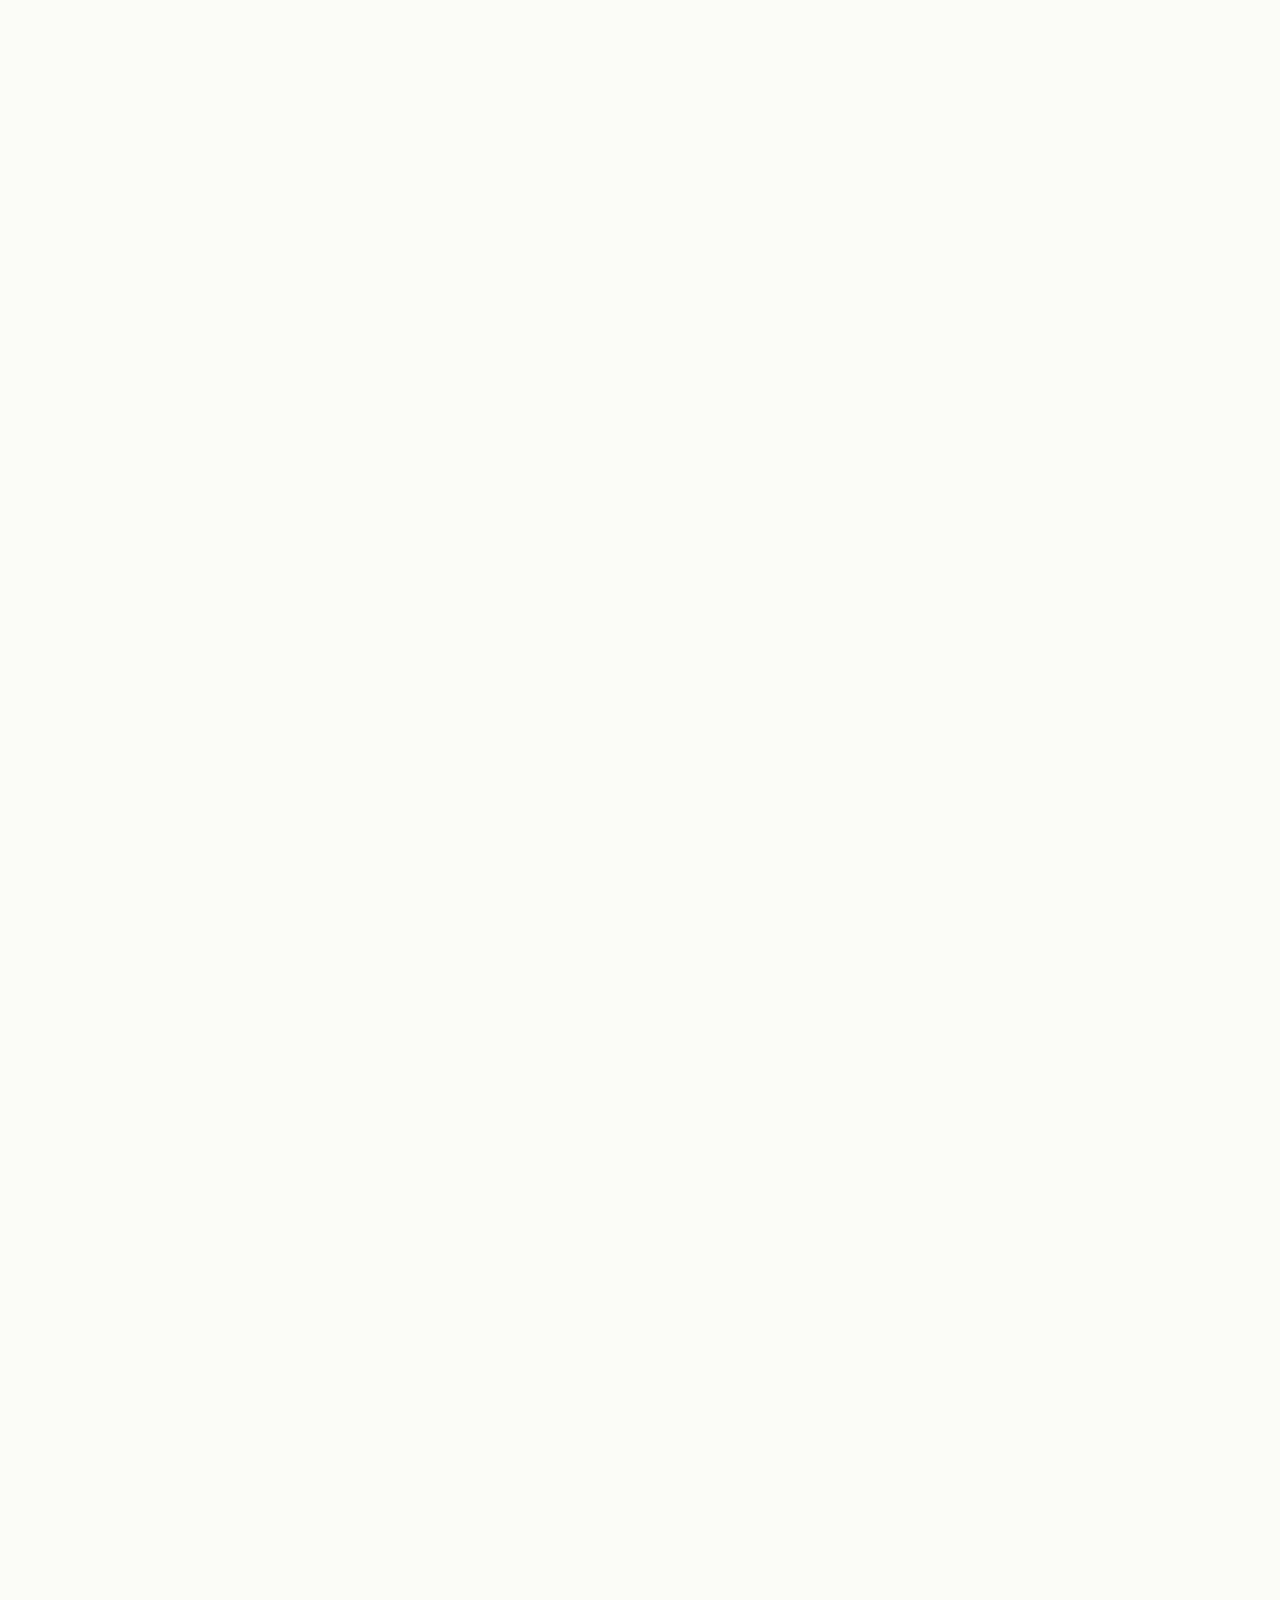
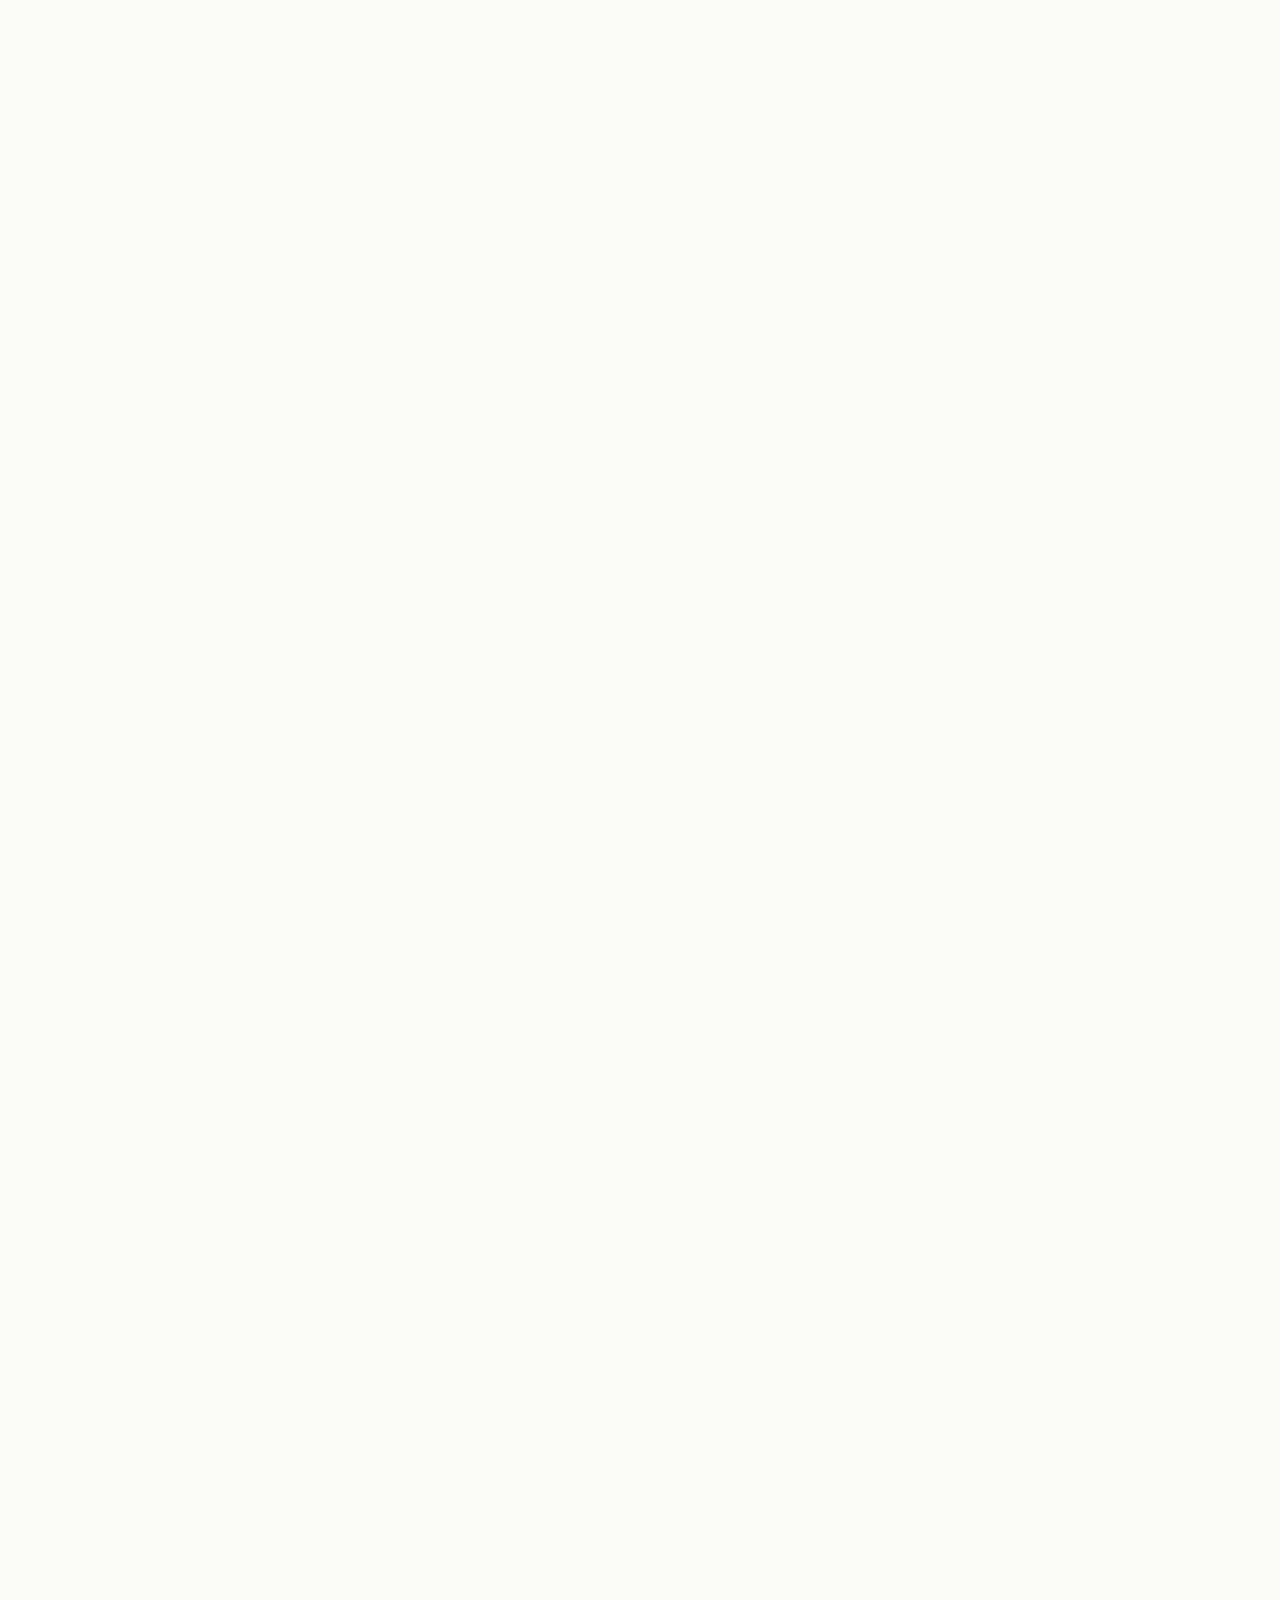
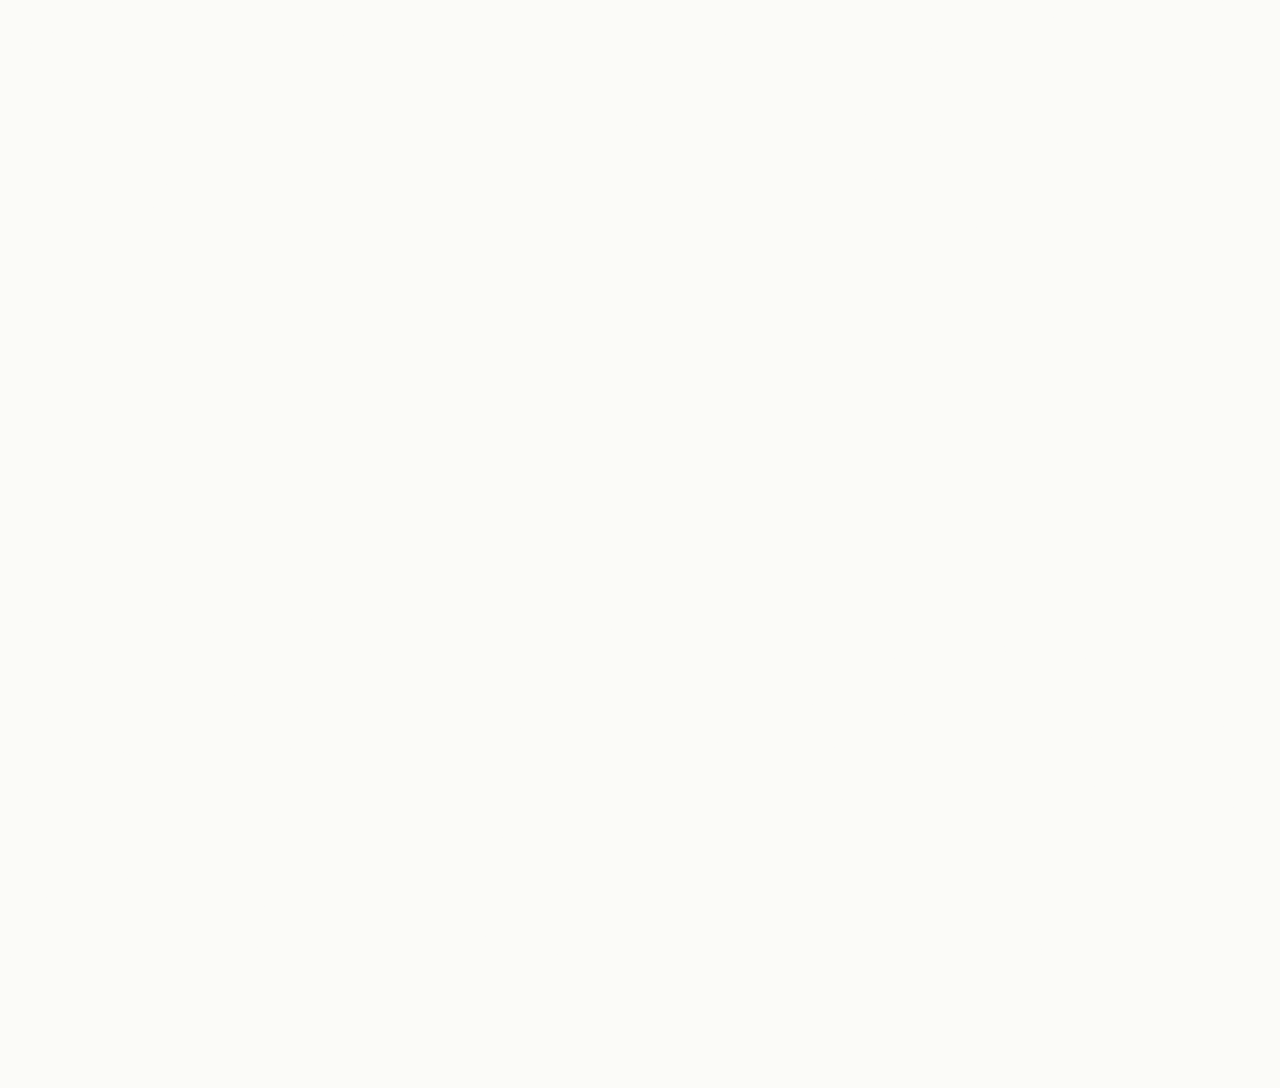
==== commit 8429aee0: "Updates" ====
--- a/index.html
+++ b/index.html
@@ -303,7 +303,7 @@
 });</script>
 		<script>TweenMax.to(".first-curtain", 0.8, {
   delay: 0,
-  top: "50%",
+  top: "-10%",
   height: "0%",
   ease: Expo.easeInOut
 });
--- a/base.98fd6c19.css
+++ b/base.98fd6c19.css
@@ -1688,43 +1688,43 @@
 }
 
 .second-curtain {
-    background-size: cover !important;
+    background-size: contain !important;
     background-position: 50%;
 }
 
 .second-curtain-tlol {
-    background-size: cover !important;
-    background-position: 50%;
+    background-size: contain !important;
+    background-position: 100%;
 }
 
 .second-curtain-kd {
-    background-size: cover !important;
-    background-position: 50%;
+    background-size: contain !important;
+    background-position: 100%;
 }
 
 .second-curtain-fd {
-    background-size: cover !important;
-    background-position: 50%;
+    background-size: contain !important;
+    background-position: 100%;
 }
 
 .second-curtain-hotn {
-    background-size: cover !important;
-    background-position: 50%;
+    background-size: contain !important;
+    background-position: 100%;
 }
 
 .second-curtain-me {
-    background-size: cover !important;
-    background-position: 50%;
+    background-size: contain !important;
+    background-position: 100%;
 }
 
 .second-curtain-hg {
-    background-size: cover !important;
-    background-position: 50%;
+    background-size: contain !important;
+    background-position: 100%;
 }
 
 .second-curtain-sy {
-    background-size: cover !important;
-    background-position: 50%;
+    background-size: contain !important;
+    background-position: 100%;
 }
 
 .third-curtain {
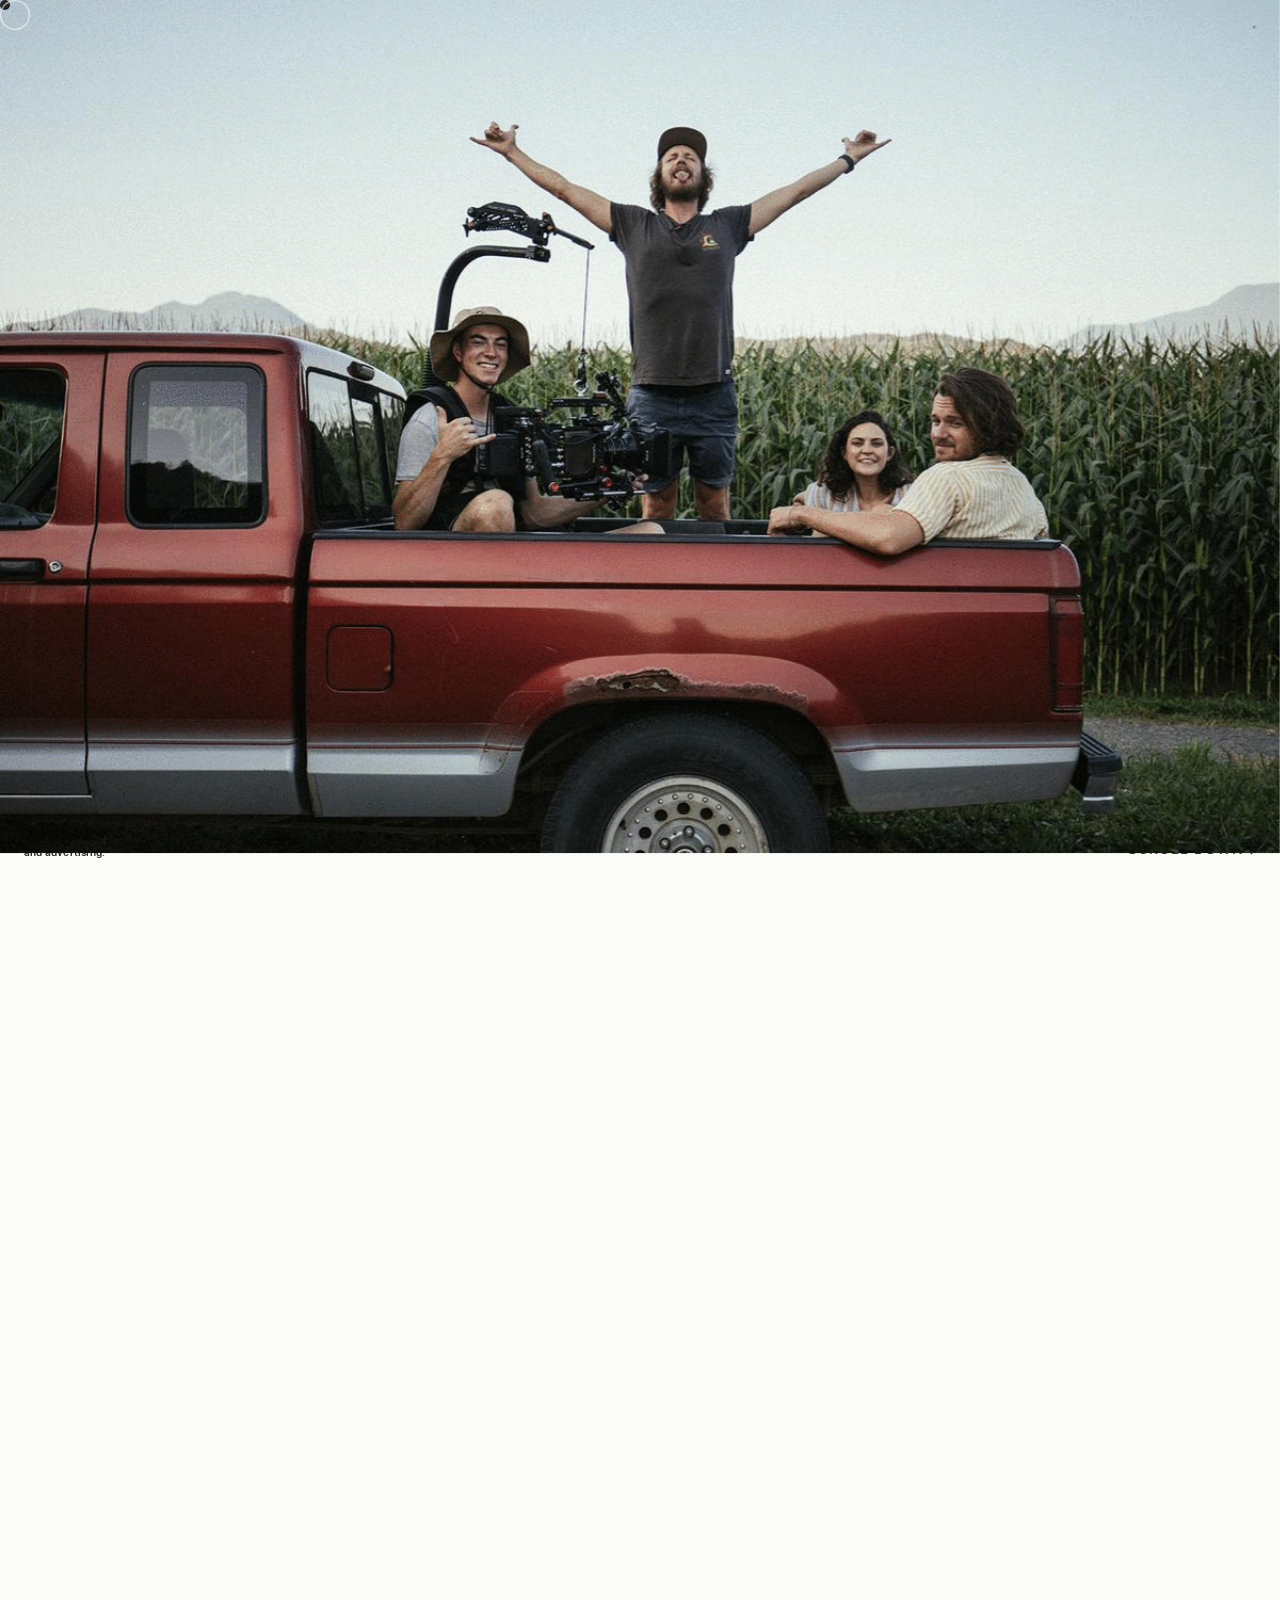
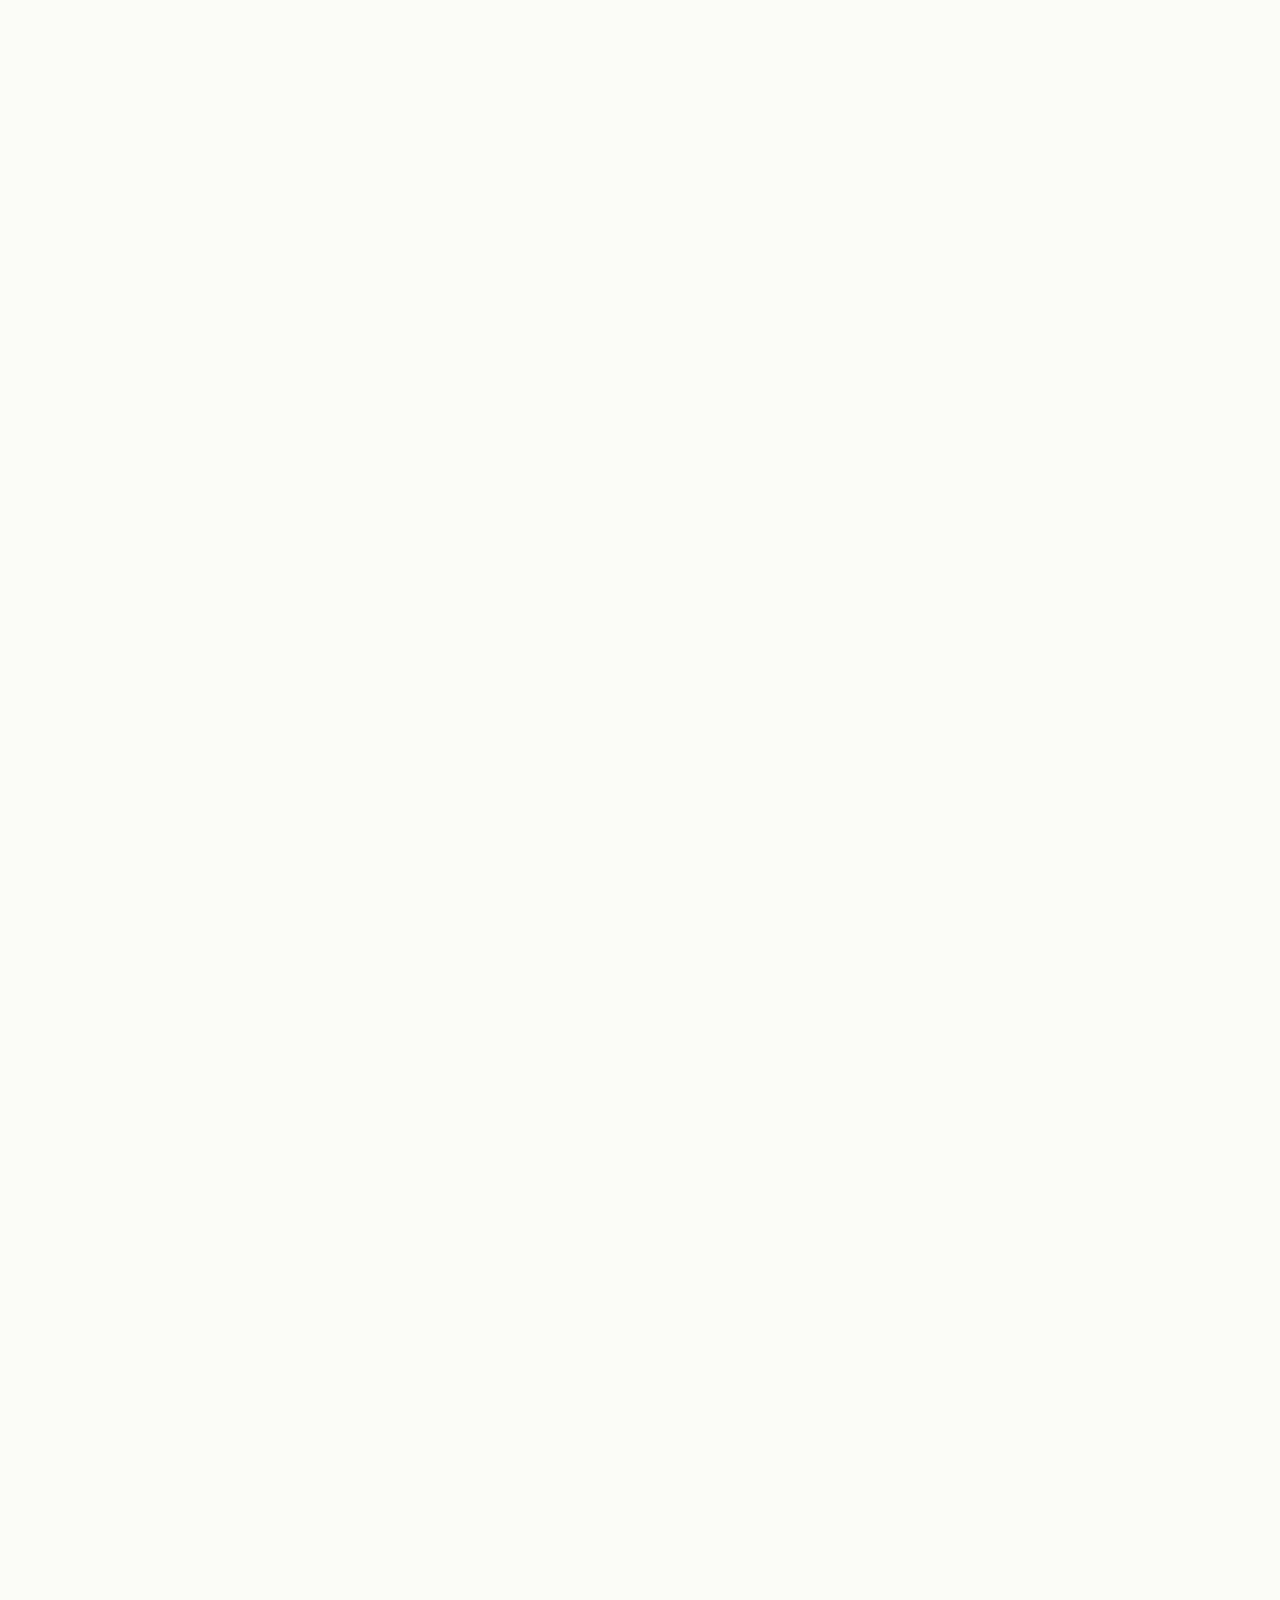
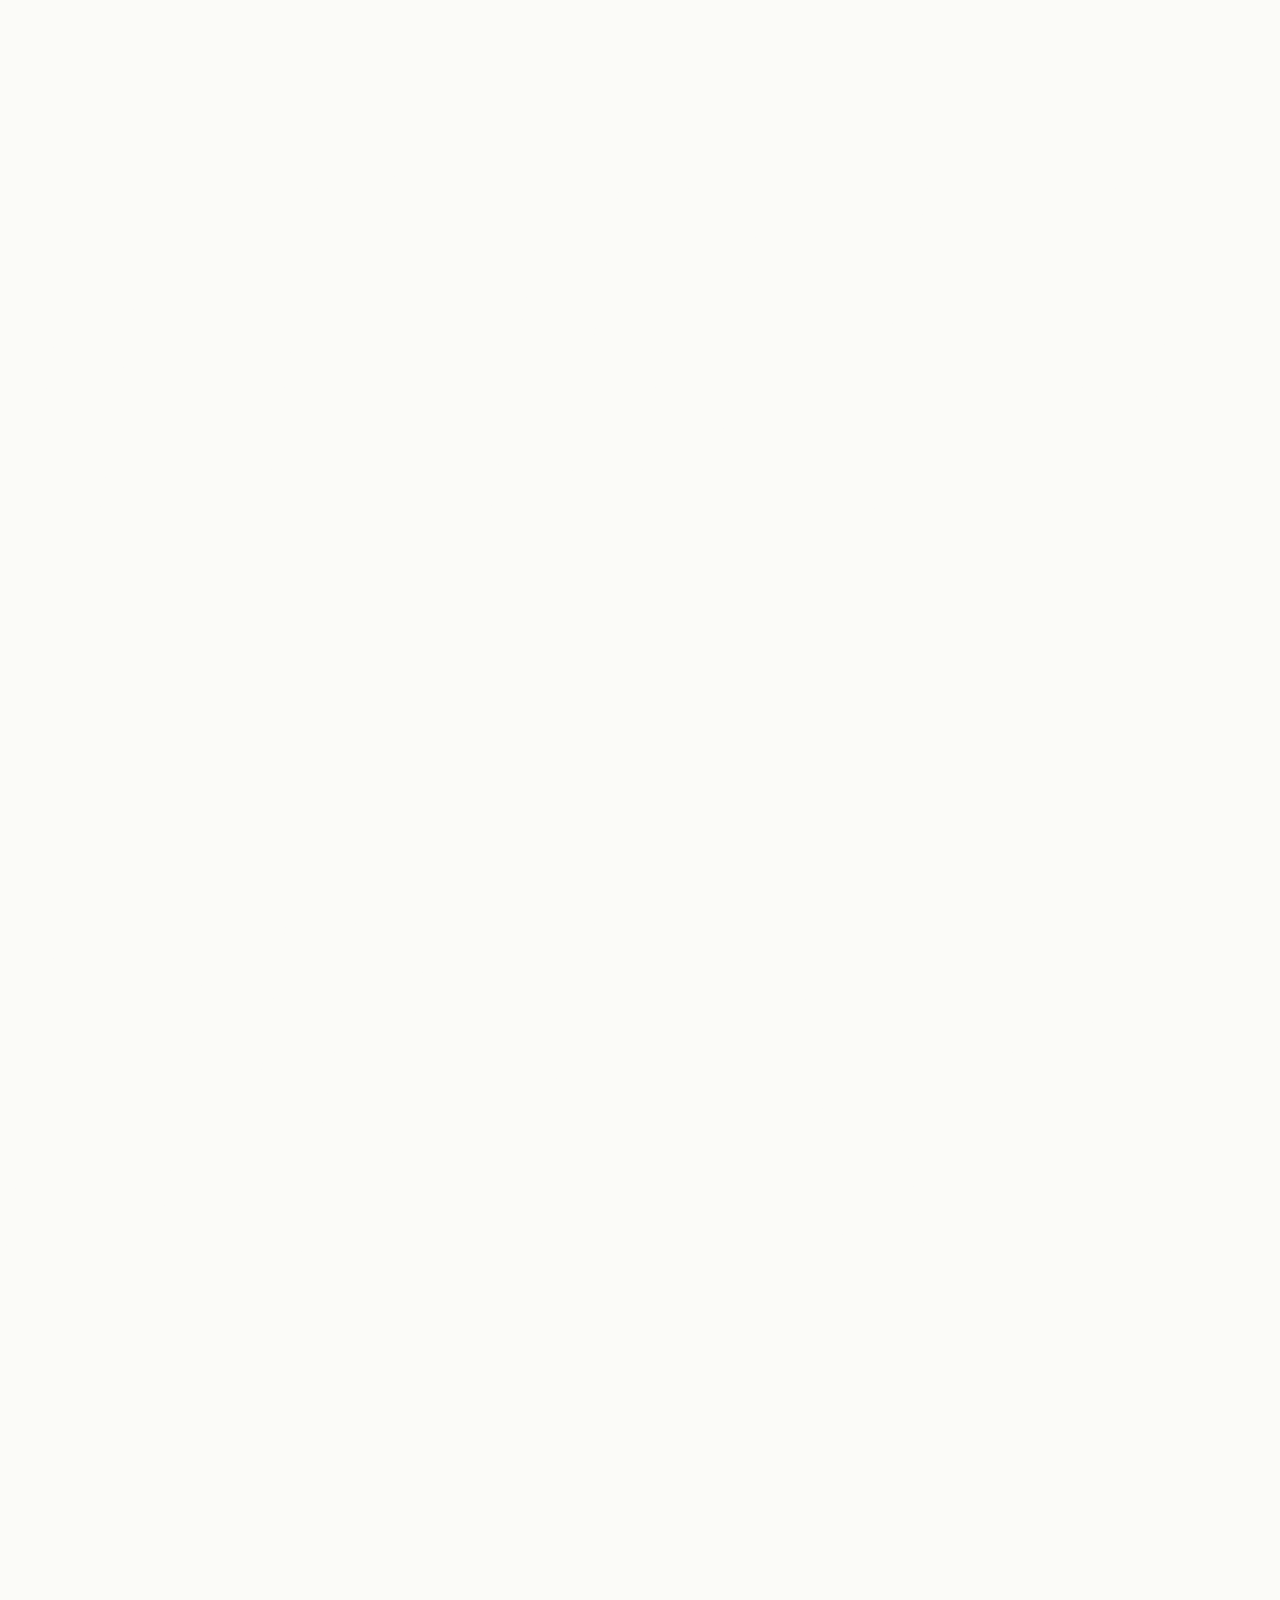
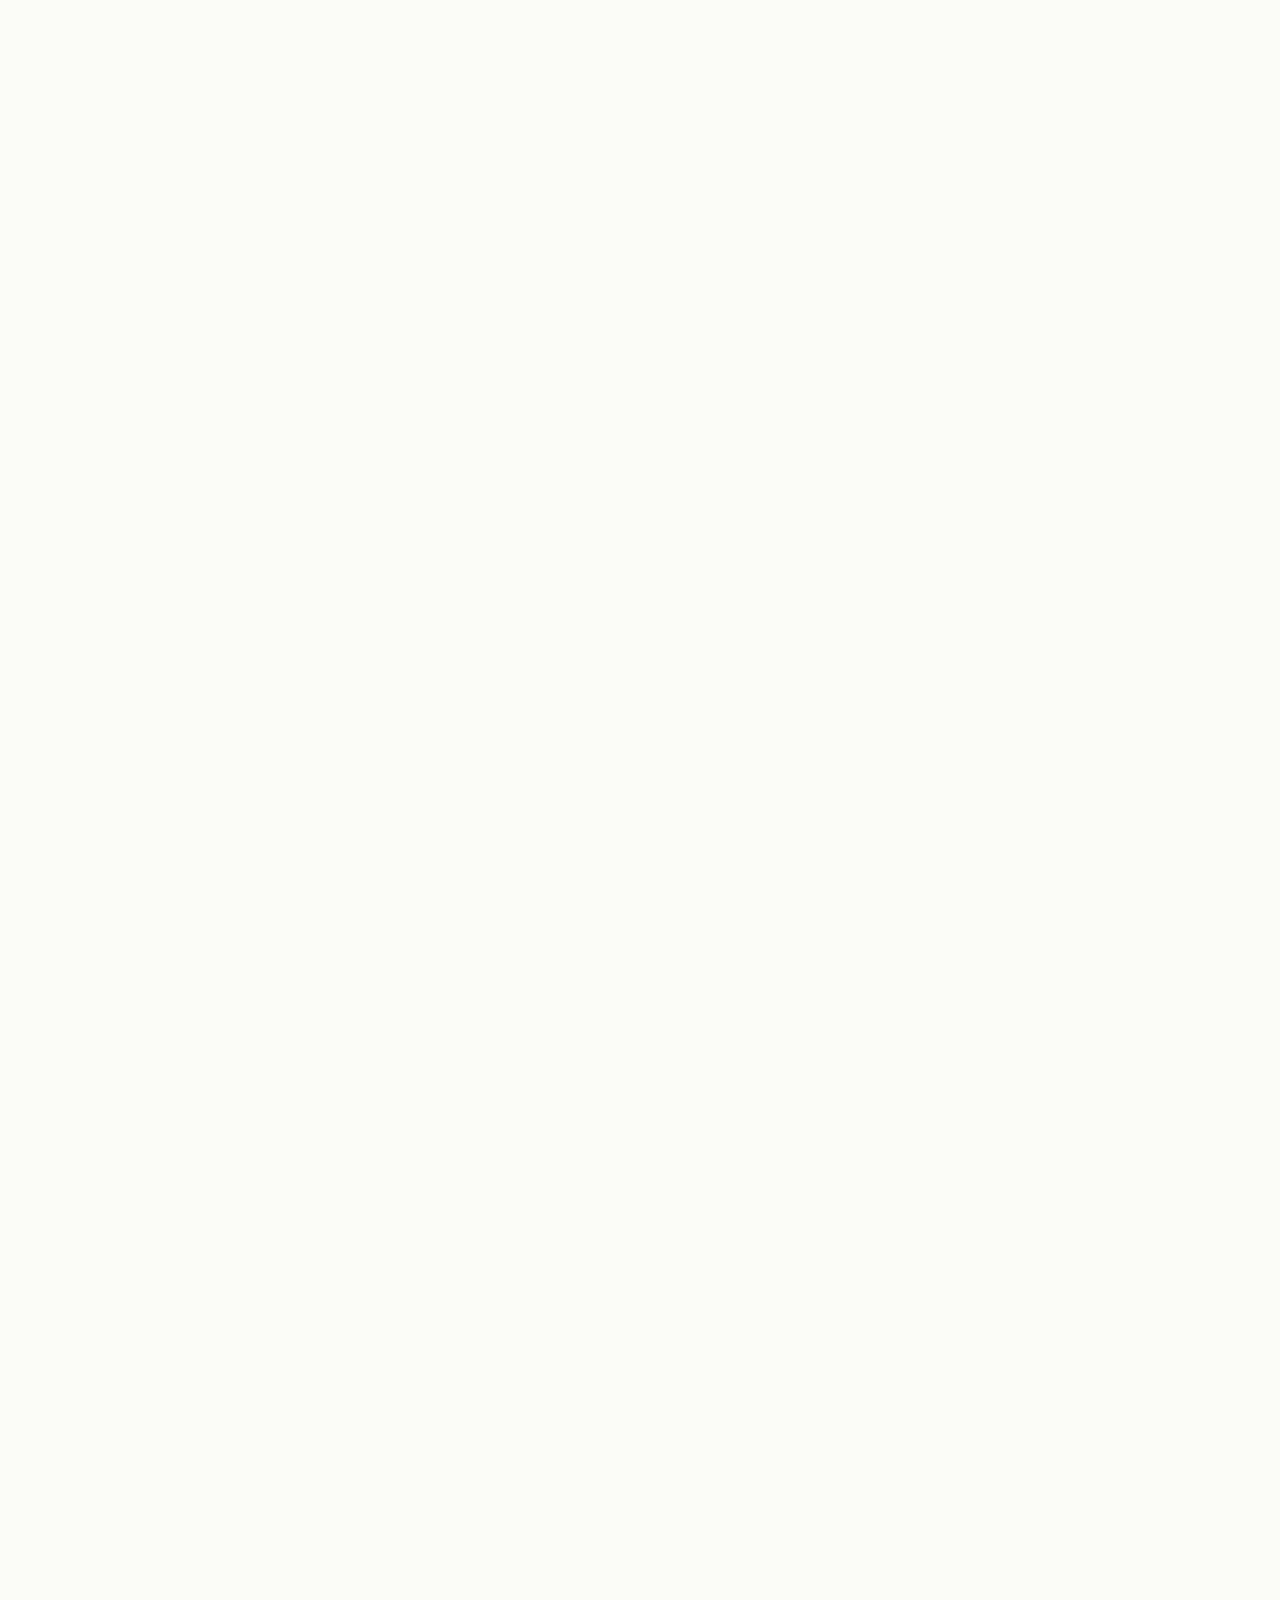
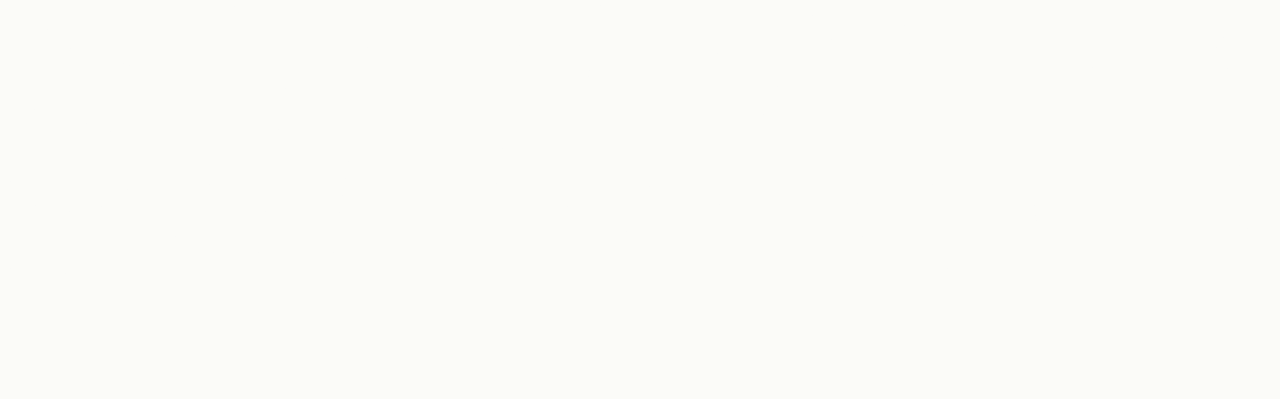
==== commit 42995a4c: "Updates" ====
--- a/index.html
+++ b/index.html
@@ -171,8 +171,21 @@
 
                 <div class="o-container" id="speed-control" data-textcolor="#101010" data-bgcolor="#101010">
 				<section class="content content-middle-2">
-        	
-				<p class="content__breakout content__breakout--big work-page" data-scroll="" data-scroll-speed="82" data-scroll-direction="horizontal">First Date First Date <span>(phase 1.1)</span>First Date <span>(phase 1.1)</span> First Date <span>(phase 1.1)</span>First Date <span>(phase 1.1)</span> First Date <span>(phase 1.1)</span></p>
+
+				<p class="content__breakout content__breakout--big work-page" data-scroll="" data-scroll-speed="-52" data-scroll-direction="horizontal">Snotty Nose Rez Kids <span>‘Sink or Swim’ </span>Snotty Nose Rez Kids <span>‘Sink or Swim’</span>Snotty Nose Rez Kids <span>‘Sink or Swim’</span></p>
+                                    
+				<section class="content no-padding content--feature">
+					<h1 class="mobile-h1">Snotty Nose Rez Kids ‘Sink or Swim’</h1>
+	                            <div class="o-image" data-scroll="" data-scroll-speed="-3">
+	                               	<a class="link" href="sink-or-swim.html"><img class="c-speed-block_image" src="daboyz-compilation-slow2.0be359f6.gif"></a>
+	                               	<h3 class="project-subtitle-preview" data-scroll="" data-scroll-repeat="">music video</h3>
+	                            	<p class="c-speed-block_title" data-scroll="" data-scroll-repeat="">
+The Snotty Nose Rez Kids are a hip-hop duo from Vancouver, BC. Sterling Larose came to GOOD-IDEA to produce this punk-performance focused video featuring The OBGMS and Just John.
+	                        	 	</p>
+	                            </div>
+				</section>
+
+				<p class="content__breakout content__breakout--big work-page  margin-top" data-scroll="" data-scroll-speed="82" data-scroll-direction="horizontal">First Date First Date <span>(phase 1.1)</span>First Date <span>(phase 1.1)</span> First Date <span>(phase 1.1)</span>First Date <span>(phase 1.1)</span> First Date <span>(phase 1.1)</span></p>
 
 				<section class="content no-padding content--feature">
 					<h1 class="mobile-h1">First Date (Phase 1.1)</h1>
--- a/menu.36e65361.css
+++ b/menu.36e65361.css
@@ -67,6 +67,7 @@
     left: 0%;
     right: 0;
     top: -200px;
+    z-index: -2;
     margin-right: auto;
     margin-left: auto;
     position: relative;
--- a/base.98fd6c19.css
+++ b/base.98fd6c19.css
@@ -141,6 +141,8 @@
     bottom: 0 !important;
     top: auto;
 }
+
+
 
 .content{
 	    display: inline-block !important;
@@ -356,6 +358,14 @@
 
 .second-curtain-sy {
   background-image: url("shaw-compilation.b1aa9d85.gif");
+  background-attachment: fixed;
+  background-repeat: no-repeat !important;
+  background-size: 100%;
+  z-index: 97;
+}
+
+.second-curtain-db {
+  background-image: url("daboyz-compilation-fast.0c3d2e6d.gif");
   background-attachment: fixed;
   background-repeat: no-repeat !important;
   background-size: 100%;
@@ -429,7 +439,9 @@
   transform: rotate(0deg);
 }
 
-
+  .zindex0{
+  z-index: 0 !important;
+}
 
 .sponsor p {
   margin-top: 20px;
@@ -1177,6 +1189,7 @@
 .tiles--columns-rotated .tiles__line:nth-child(even) {
 	margin-top: -160px;
 }
+
 
 .tiles--oneline .tiles__line {
 	height: 100%;
@@ -1899,6 +1912,7 @@
   .no-desktop{
   display: block !important;
       letter-spacing: -4px;
+      line-height: 1;
 }
 
 .margin-auto{
@@ -1921,6 +1935,7 @@
 
 	#header{
 		padding: 0 !important;
+    margin-bottom: 2em;
 	}
 
 	.data-info {
@@ -1956,6 +1971,10 @@
 
 	}
 
+  .zindex0{
+  z-index: 0 !important;
+}
+
 	.frame__links, .frame__demos, .frame__contact {
 		display: none;
 	}
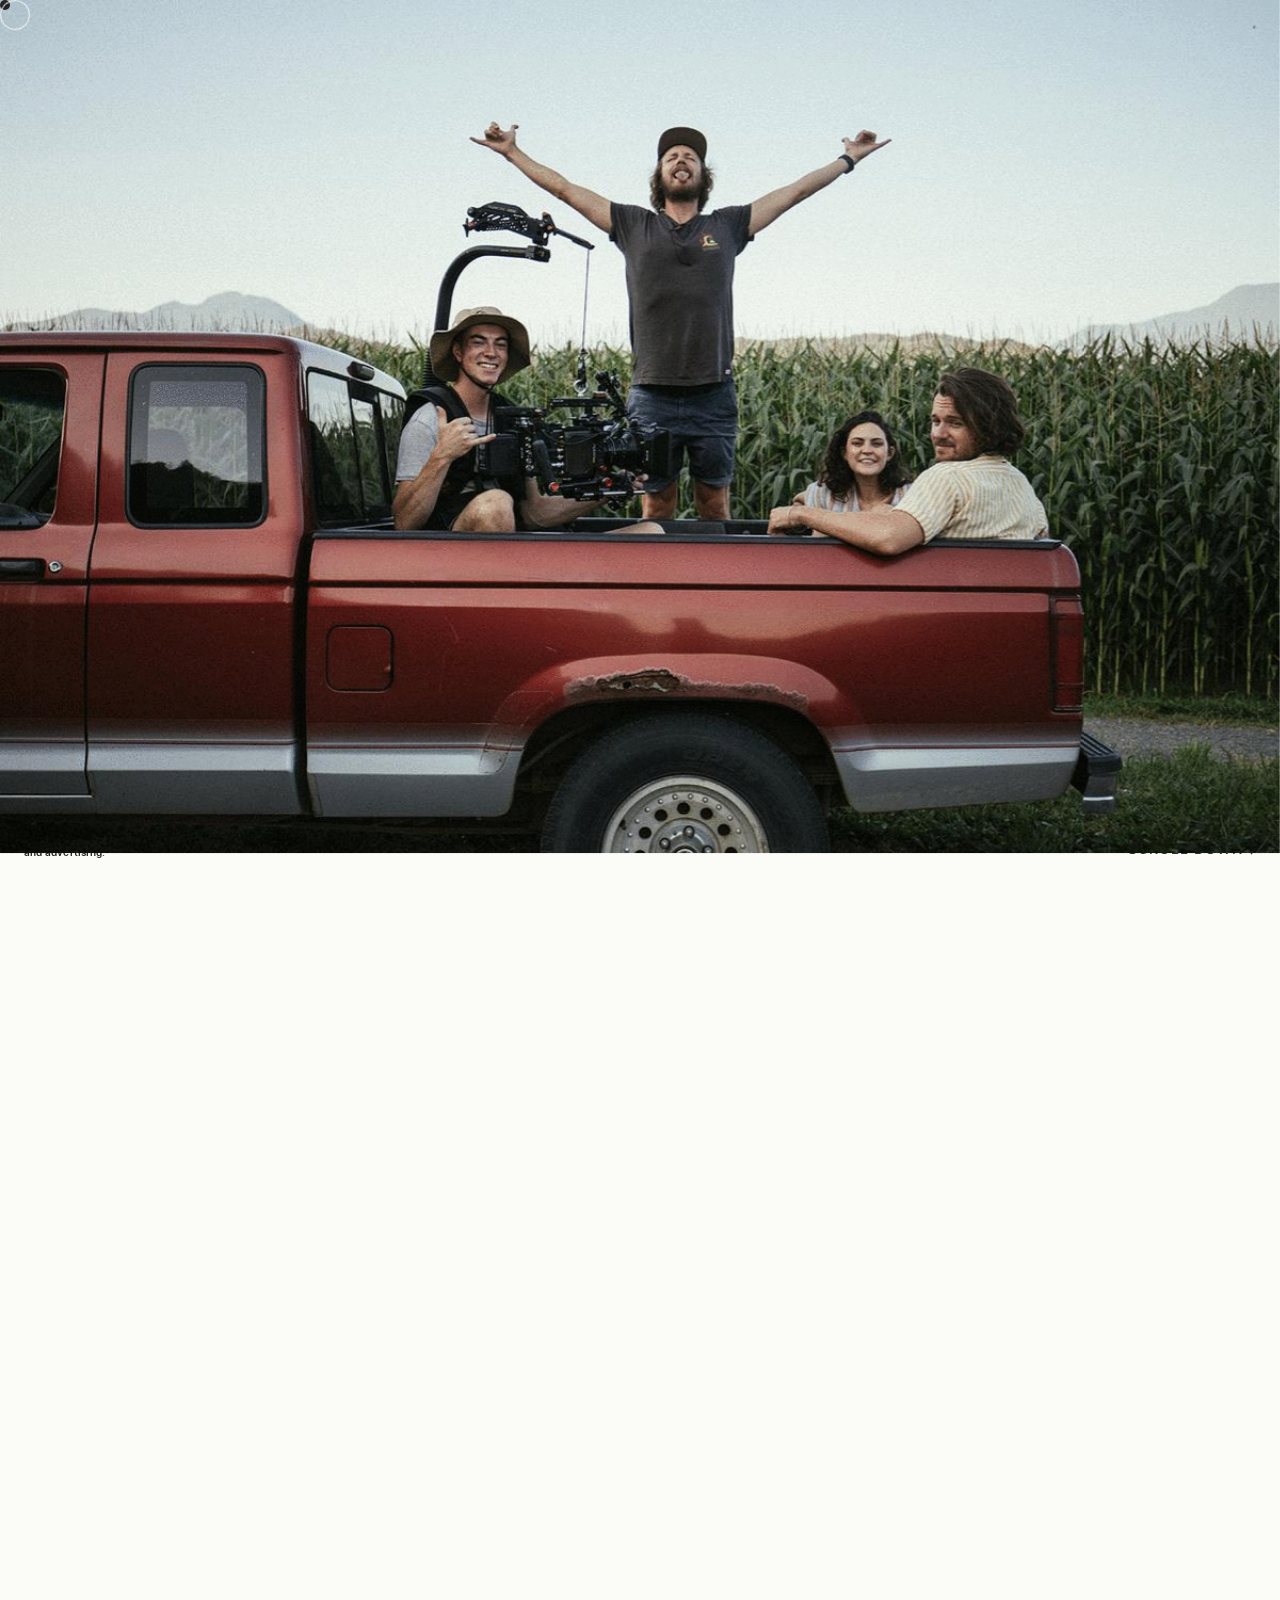
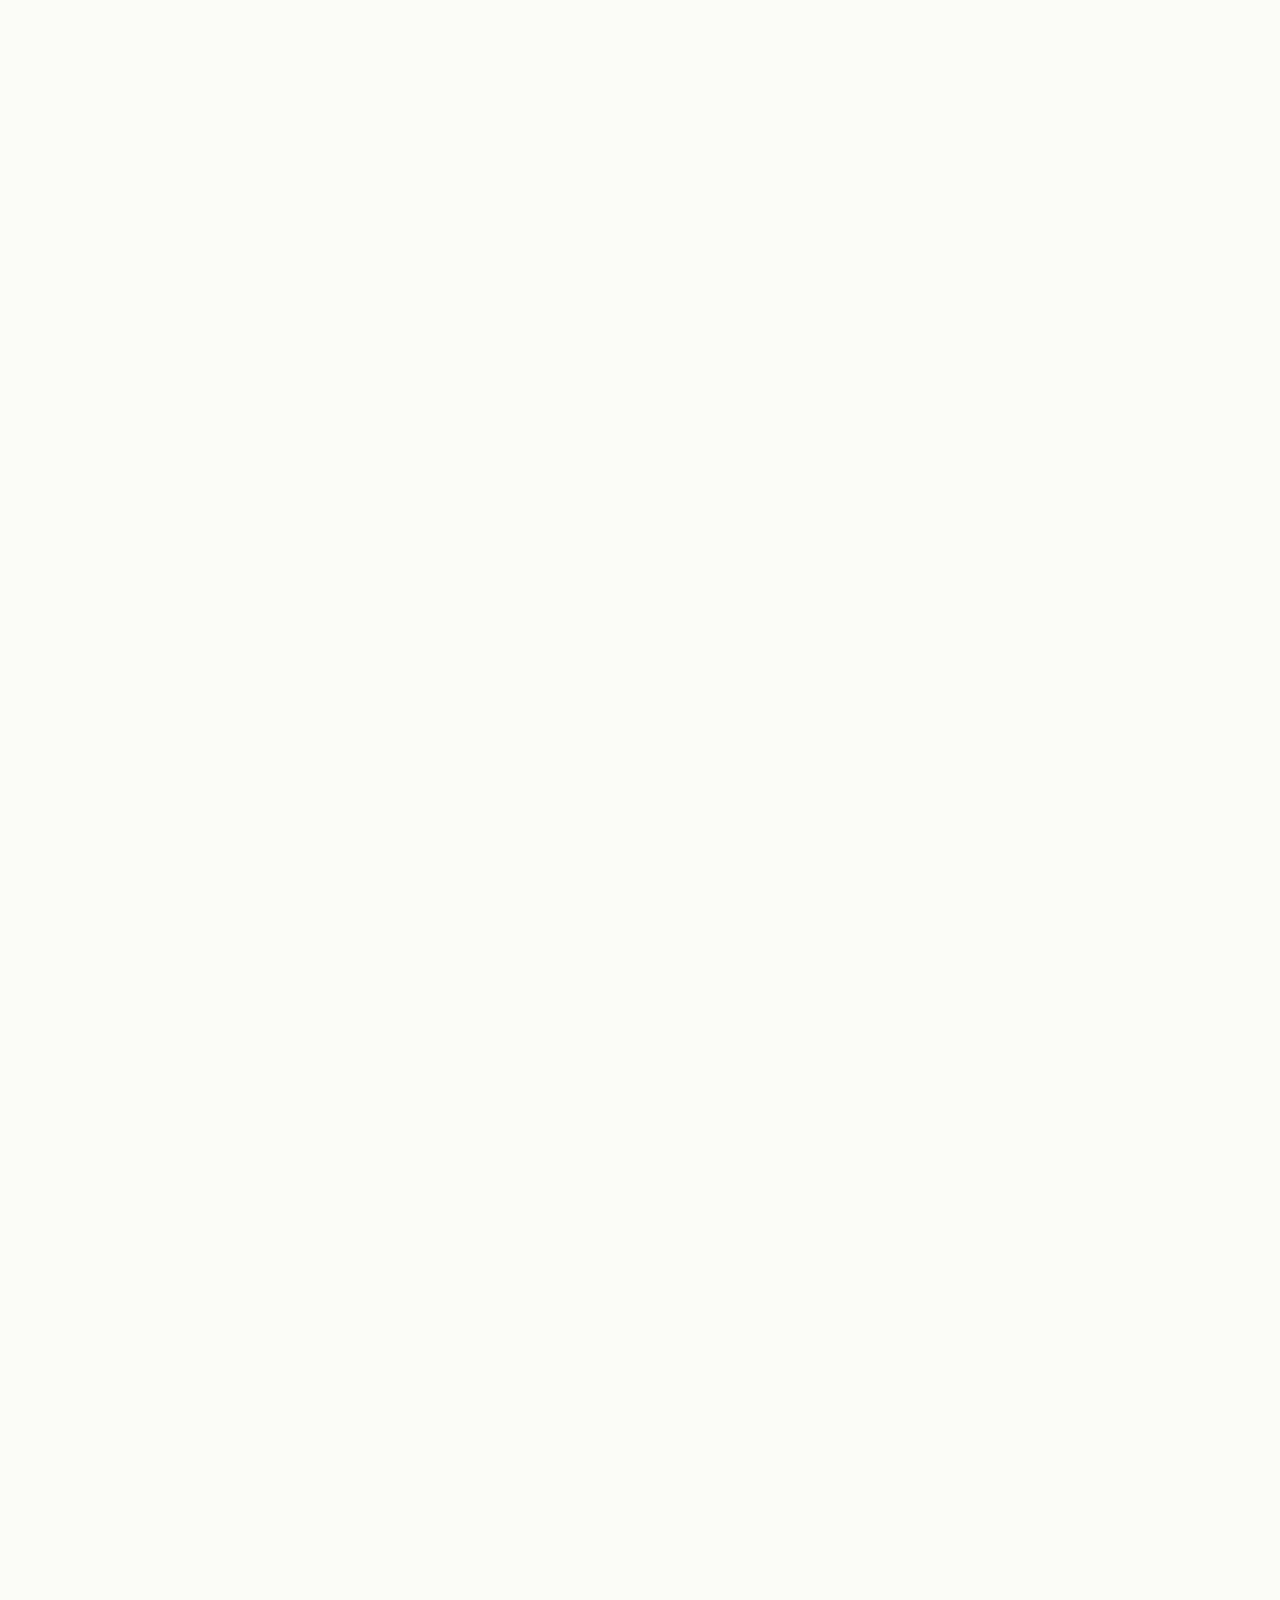
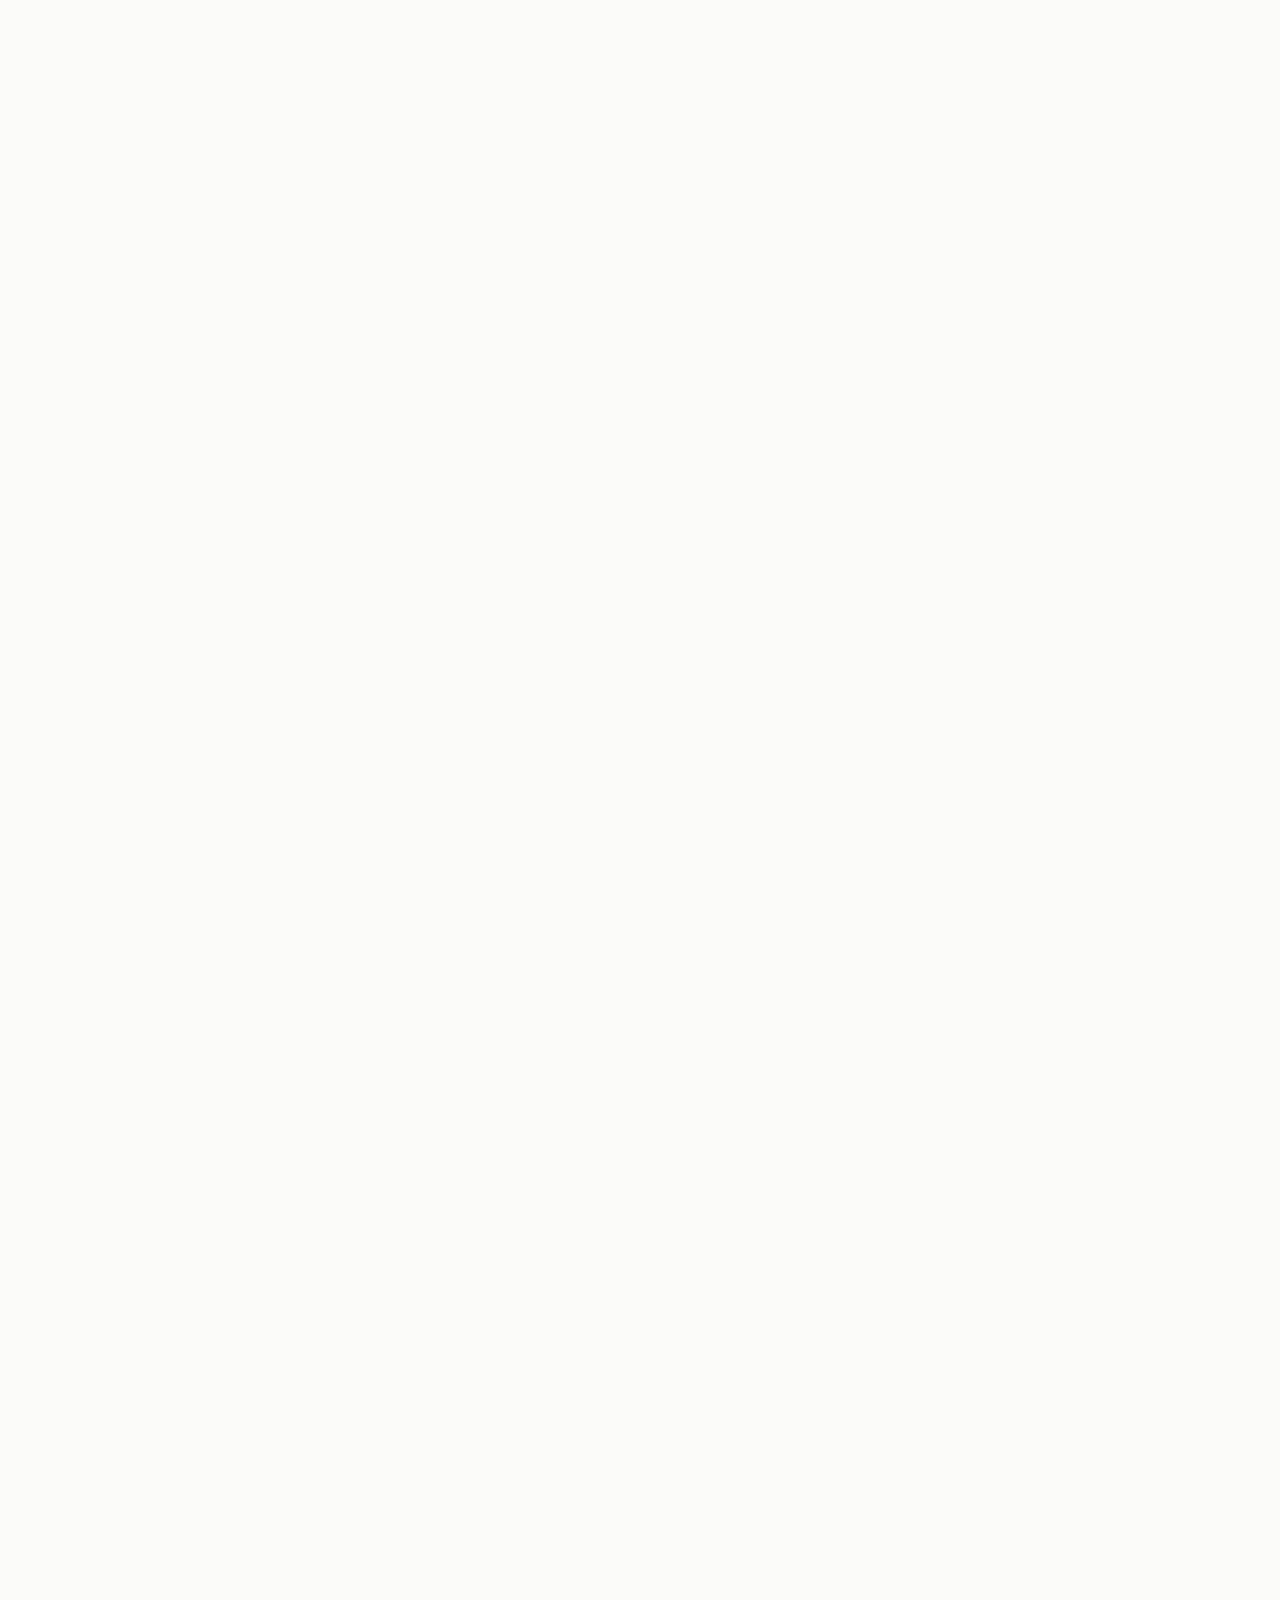
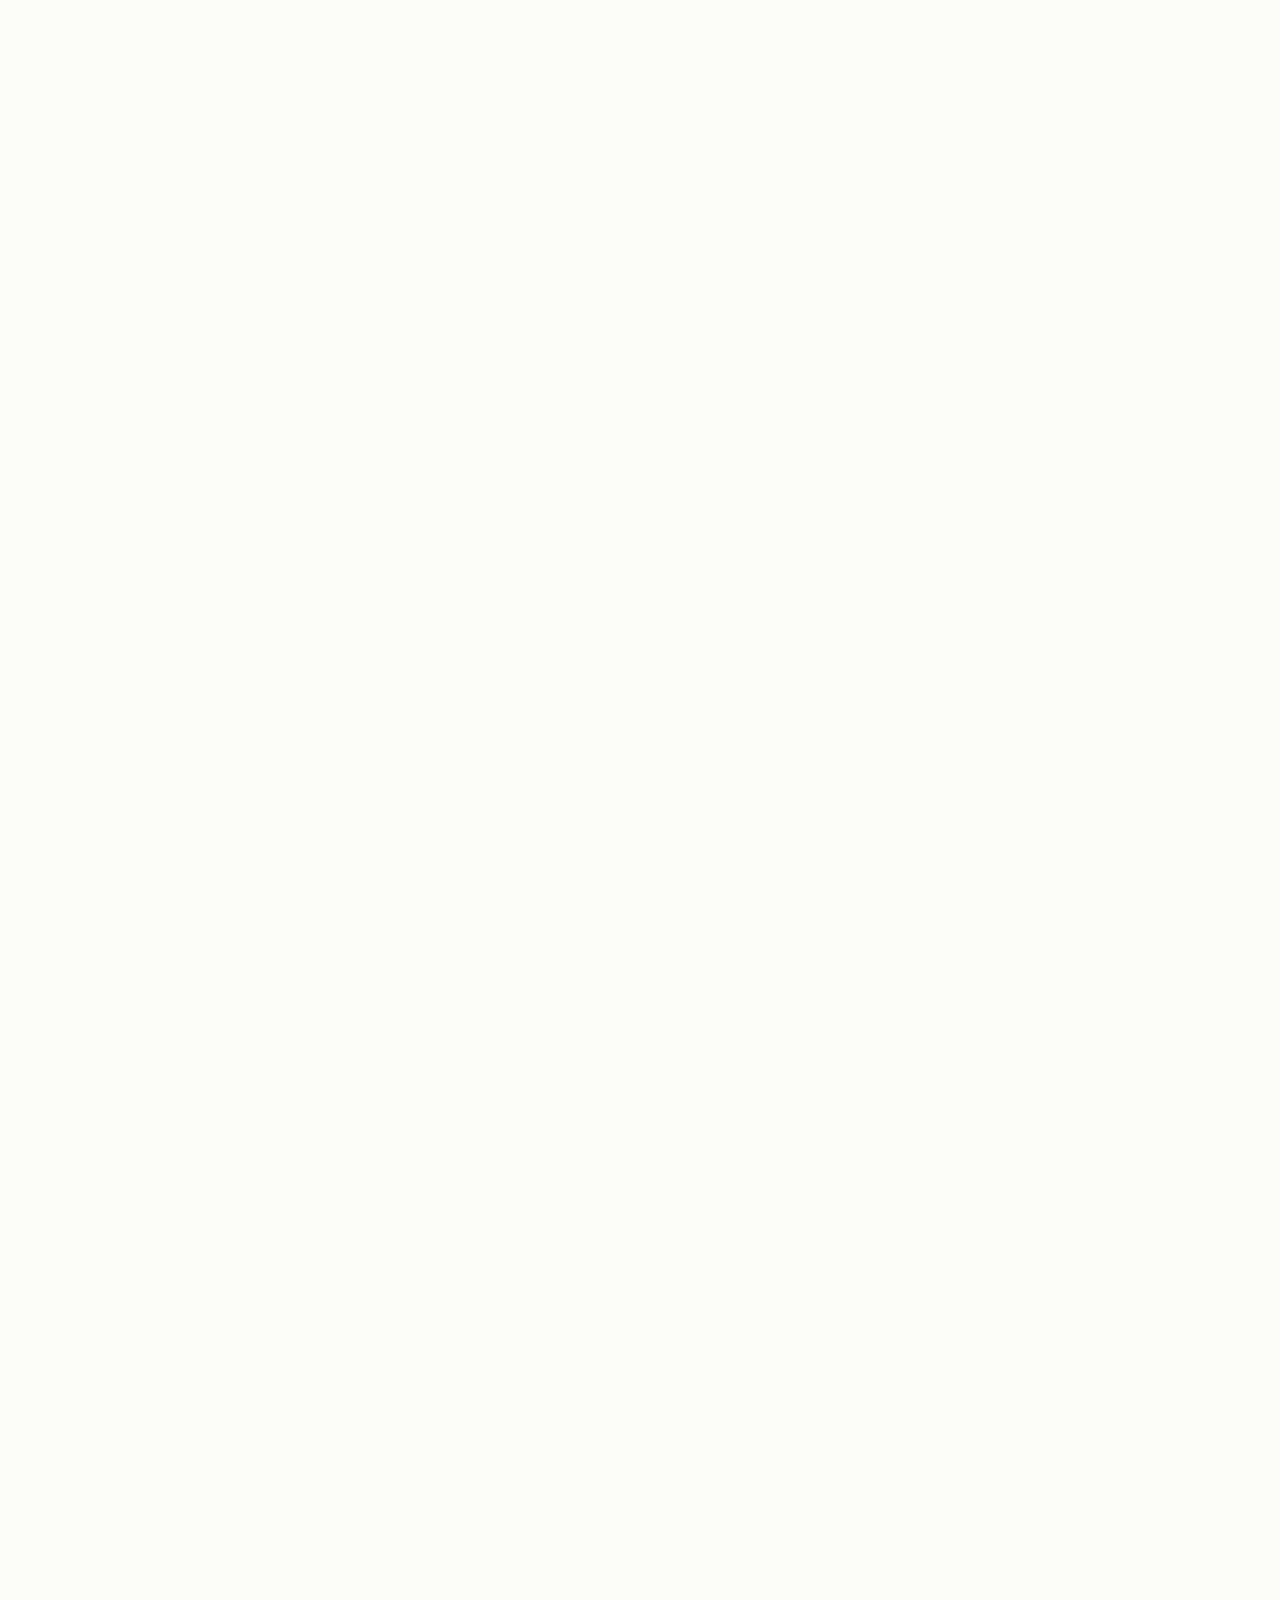
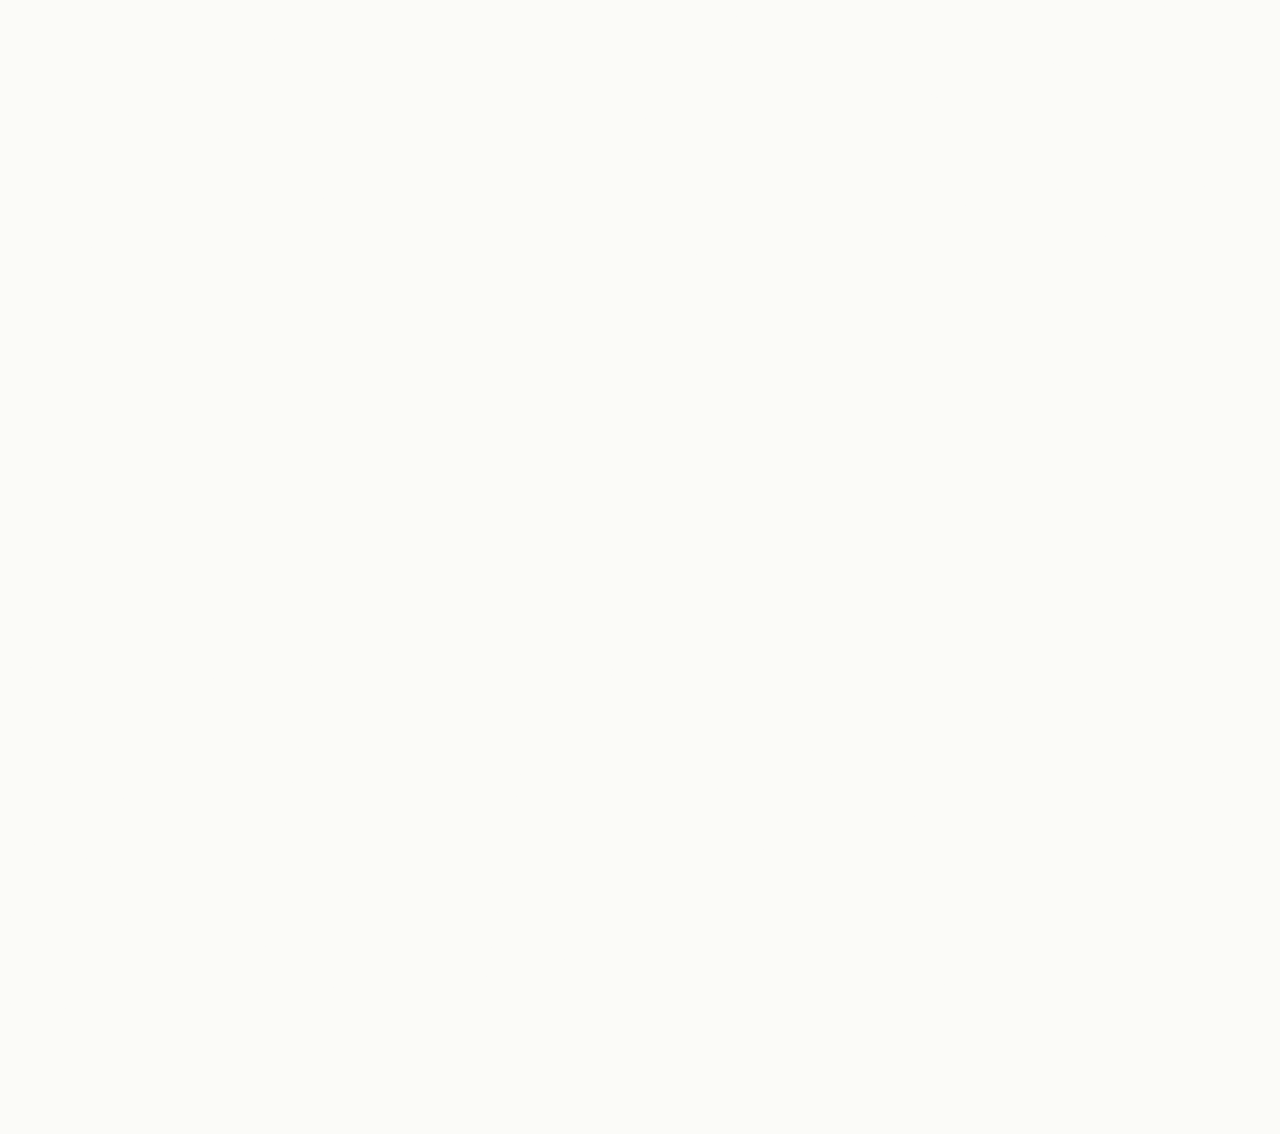
==== commit 8851a709: "Updates" ====
--- a/index.html
+++ b/index.html
@@ -172,7 +172,20 @@
                 <div class="o-container" id="speed-control" data-textcolor="#101010" data-bgcolor="#101010">
 				<section class="content content-middle-2">
 
-				<p class="content__breakout content__breakout--big work-page" data-scroll="" data-scroll-speed="-52" data-scroll-direction="horizontal">Snotty Nose Rez Kids <span>‘Sink or Swim’ </span>Snotty Nose Rez Kids <span>‘Sink or Swim’</span>Snotty Nose Rez Kids <span>‘Sink or Swim’</span></p>
+				<p class="content__breakout content__breakout--big work-page" data-scroll="" data-scroll-speed="82" data-scroll-direction="horizontal">What Will Still <span>Exist? </span>What Will Still <span>Exist?</span>hat Will Still <span>Exist</span></p>
+                                    
+				<section class="content no-padding content--feature">
+					<h1 class="mobile-h1">What Will Still Exist?</h1>
+	                            <div class="o-image" data-scroll="" data-scroll-speed="-3">
+	                               	<a class="link" href="what-will-still-exist.html"><img class="c-speed-block_image" src="wwte.af7ab38f.gif"></a>
+	                               	<h3 class="project-subtitle-preview" data-scroll="" data-scroll-repeat="">commercial</h3>
+	                            	<p class="c-speed-block_title" data-scroll="" data-scroll-repeat="">
+What Will Still Exist? A young girl questions what state the world will be in when she grows up. Endlessly grateful to all my friends that help bring this film to life! 
+	                        	 	</p>
+	                            </div>
+				</section>
+
+				<p class="content__breakout content__breakout--big work-page margin-top" data-scroll="" data-scroll-speed="-52" data-scroll-direction="horizontal">Snotty Nose Rez Kids <span>‘Sink or Swim’ </span>Snotty Nose Rez Kids <span>‘Sink or Swim’</span>Snotty Nose Rez Kids <span>‘Sink or Swim’</span></p>
                                     
 				<section class="content no-padding content--feature">
 					<h1 class="mobile-h1">Snotty Nose Rez Kids ‘Sink or Swim’</h1>
--- a/base.98fd6c19.css
+++ b/base.98fd6c19.css
@@ -2,6 +2,16 @@
 *::after,
 *::before {
 	box-sizing: border-box;
+}
+
+html.has-scroll-smooth 
+{
+    overflow: hidden;
+    position: fixed;
+    left: 0;
+    right: 0;
+    top: 0;
+    bottom: 0;  
 }
 
 :root {
@@ -366,6 +376,14 @@
 
 .second-curtain-db {
   background-image: url("daboyz-compilation-fast.0c3d2e6d.gif");
+  background-attachment: fixed;
+  background-repeat: no-repeat !important;
+  background-size: 100%;
+  z-index: 97;
+}
+
+.second-curtain-we {
+  background-image: url("1.6ee9fd59.gif");
   background-attachment: fixed;
   background-repeat: no-repeat !important;
   background-size: 100%;
